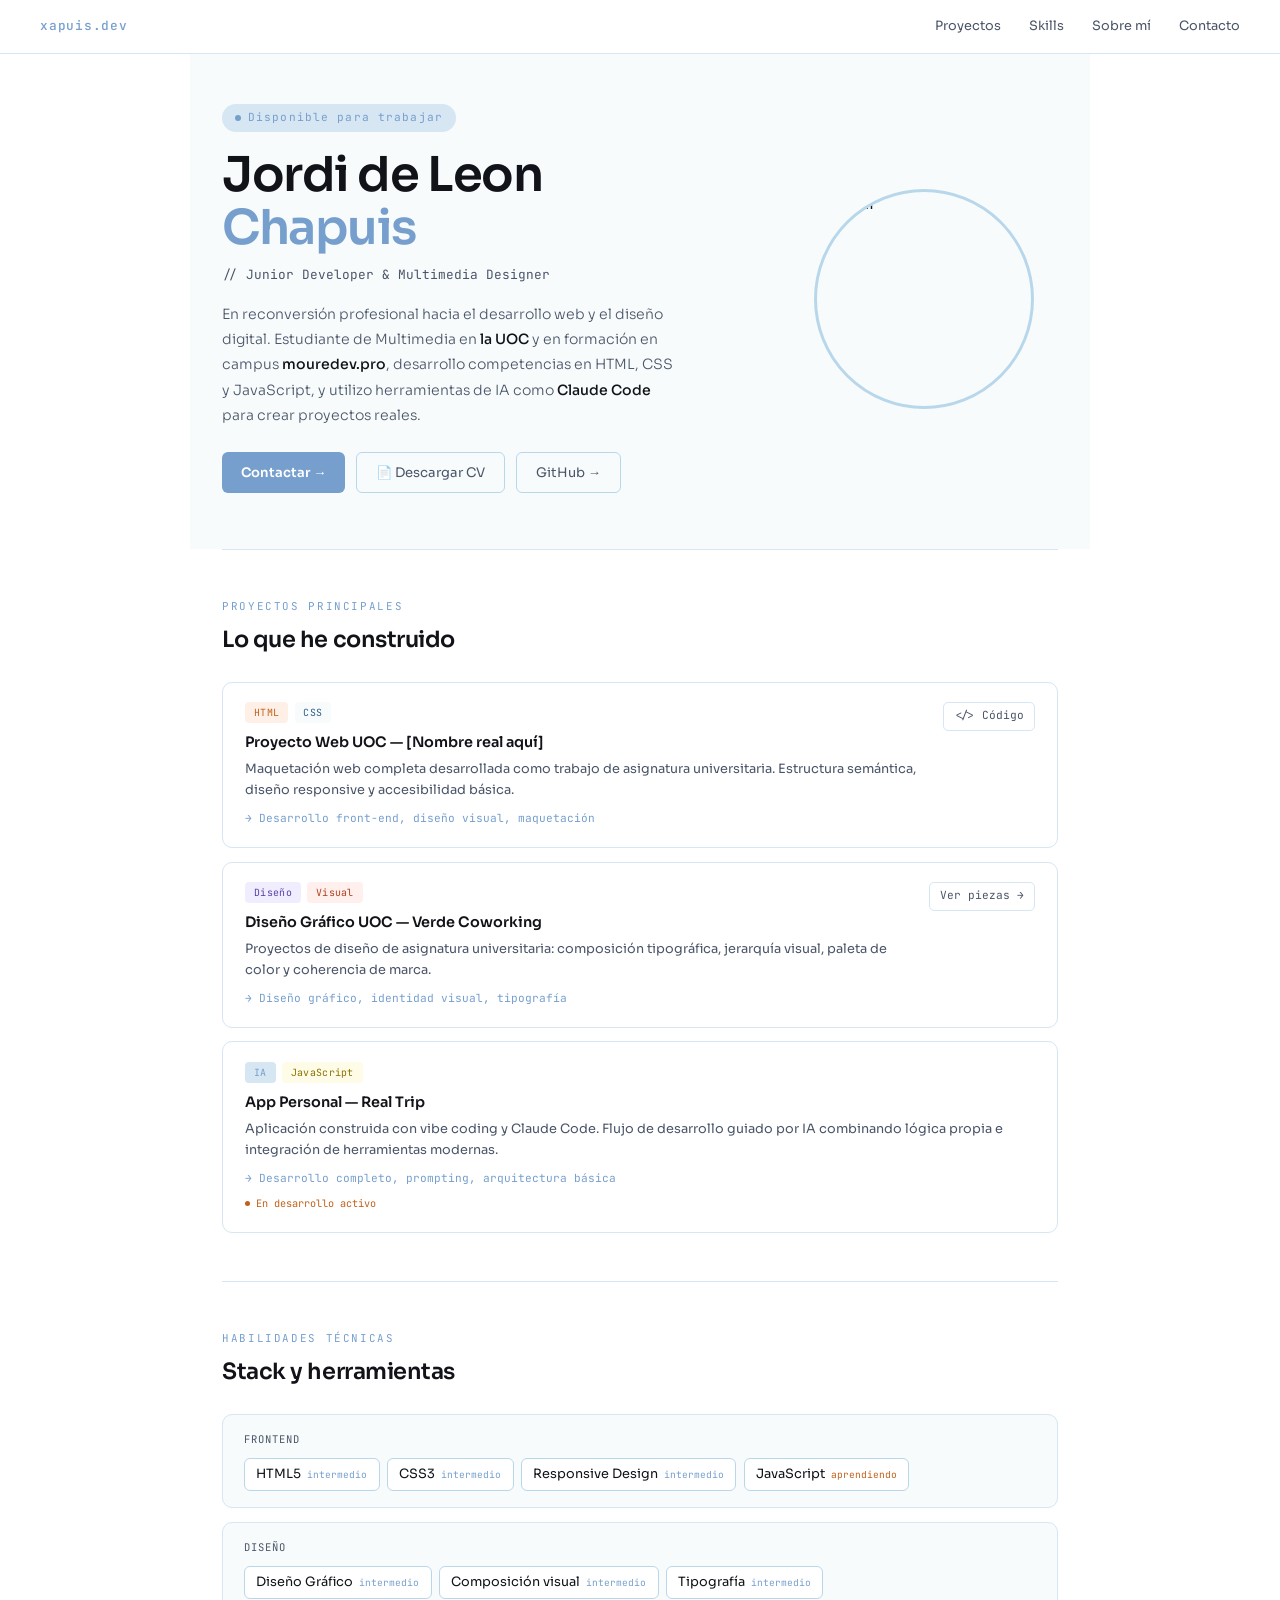
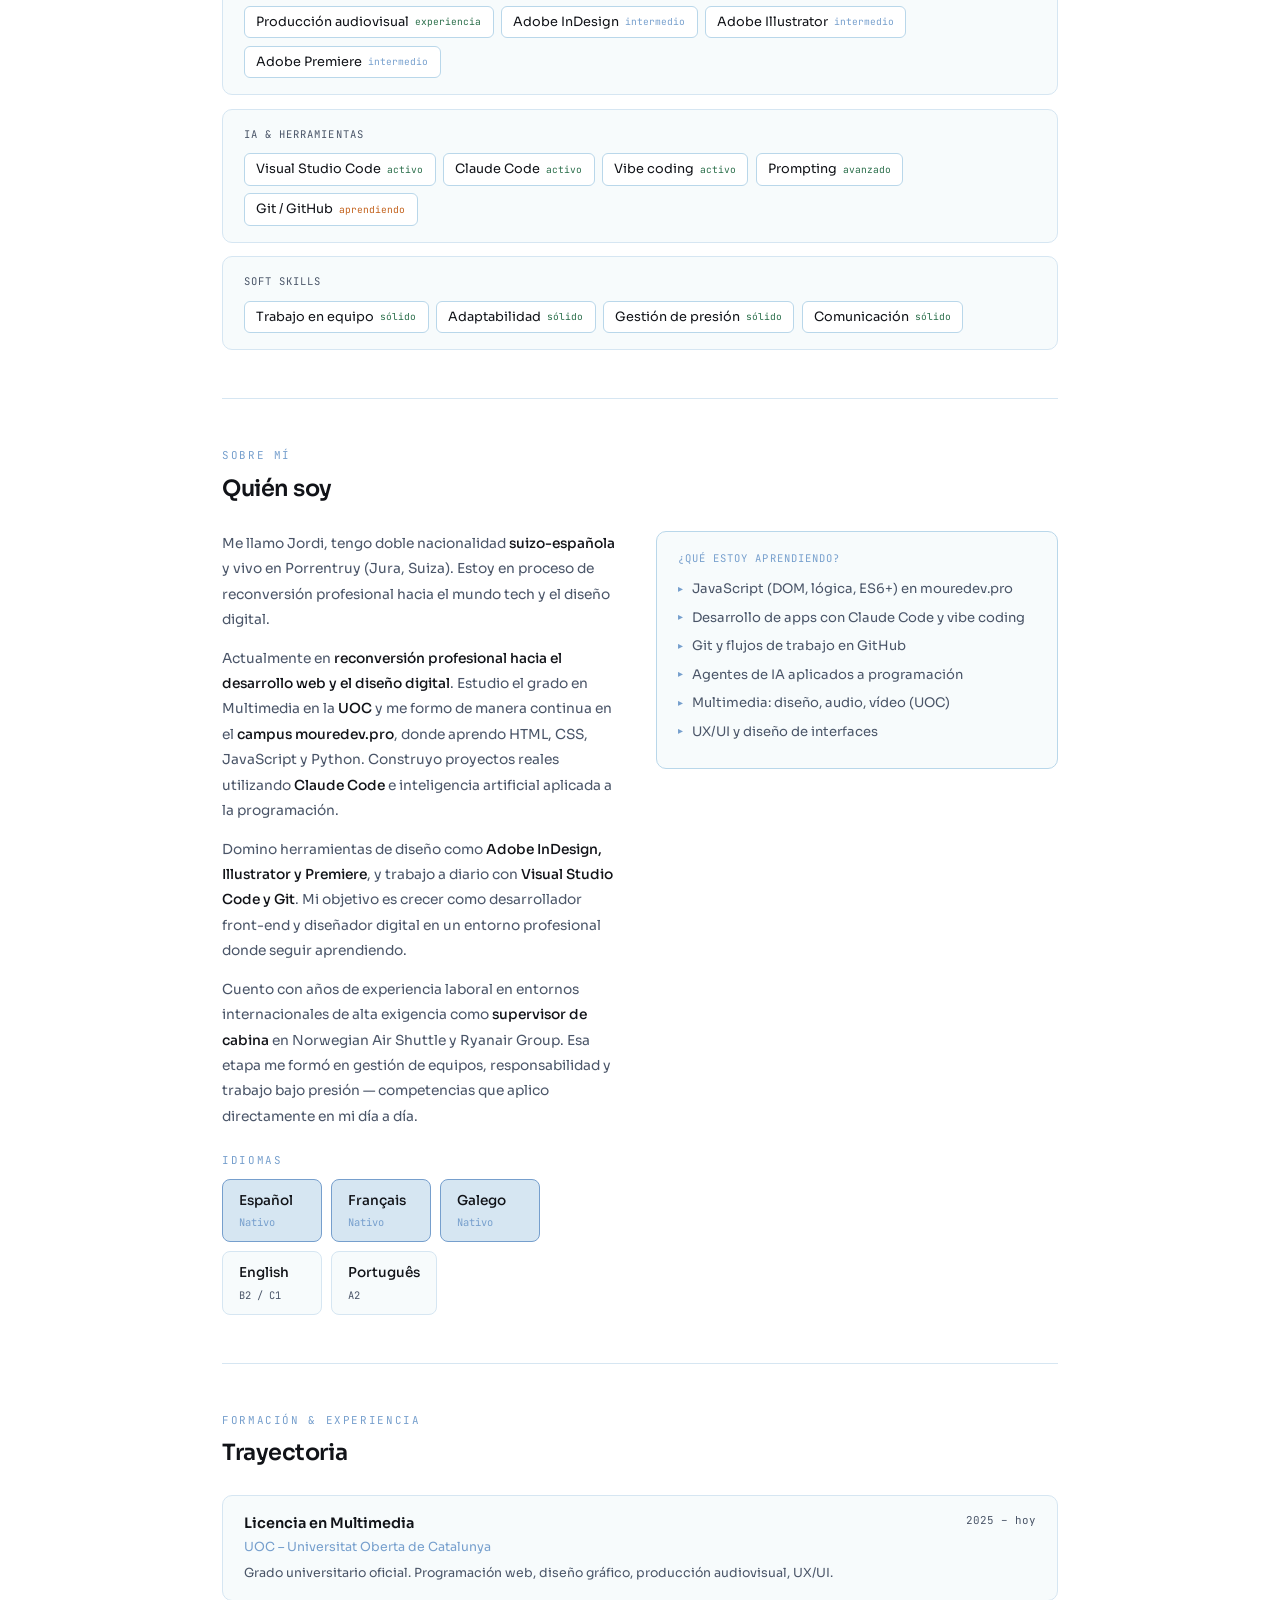
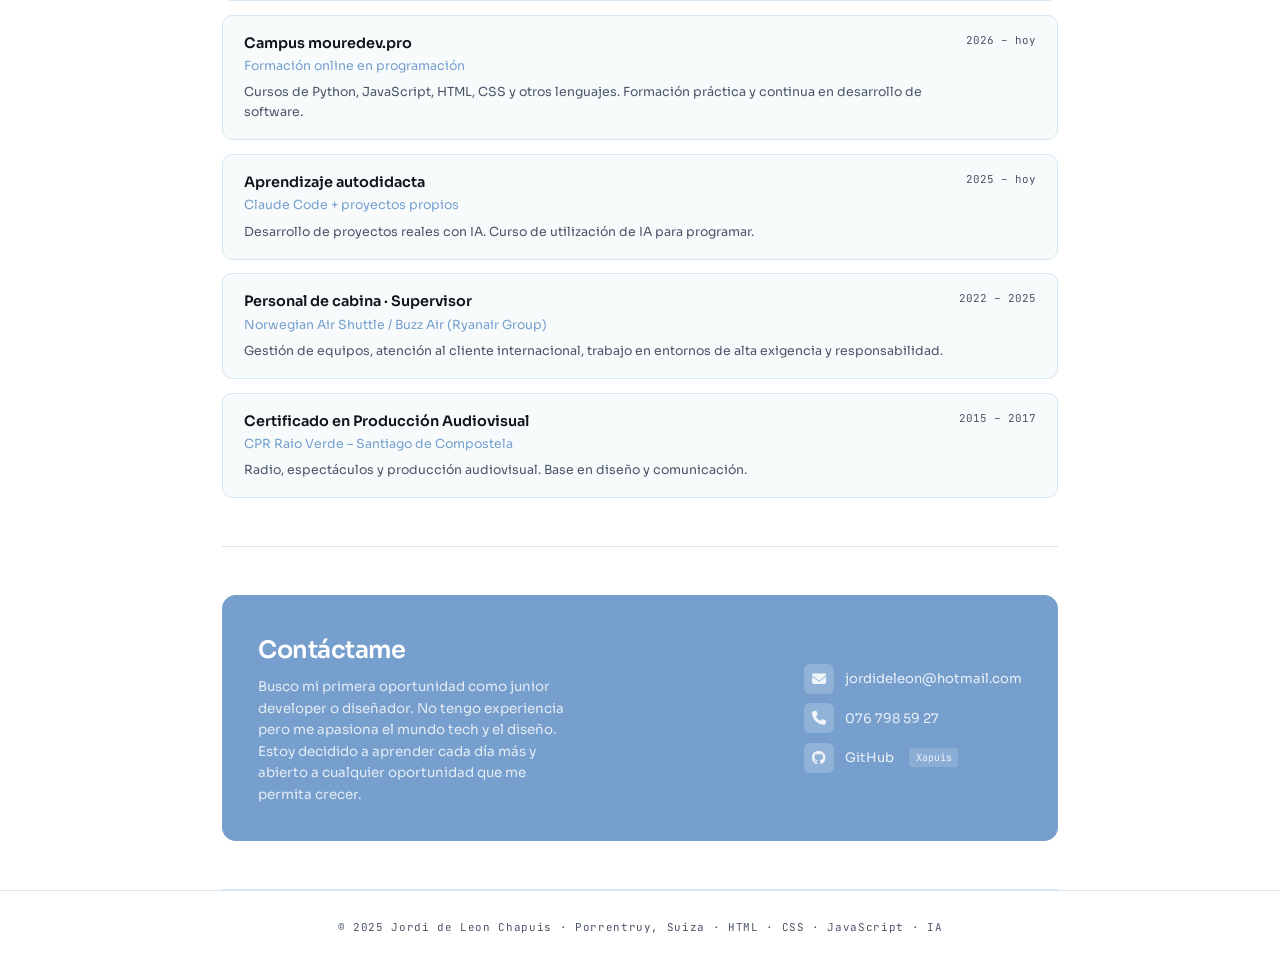
==== index_es.html @ 82d4c740 "portafolio completo con CV y versión francesa" ====
<!doctype html>
<html lang="es">
  <head>
    <meta charset="UTF-8" />
    <meta name="viewport" content="width=device-width, initial-scale=1.0" />
    <title>Jordi de Leon Chapuis – Portfolio</title>
    <link
      href="https://fonts.googleapis.com/css2?family=Sora:wght@300;400;500;600&family=JetBrains+Mono:wght@400;500&display=swap"
      rel="stylesheet"
    />
    <link rel="stylesheet" href="style.css" />
    <link
      rel="stylesheet"
      href="https://cdnjs.cloudflare.com/ajax/libs/font-awesome/6.5.0/css/all.min.css"
    />
  </head>
  <body>
    <!-- nav -->
    <nav>
      <span class="logo">xapuis.dev</span>
      <div class="nav-links">
        <a href="#proyectos">Proyectos</a>
        <a href="#skills">Skills</a>
        <a href="#sobre-mi">Sobre mí</a>
        <a href="#contacto">Contacto</a>
      </div>
    </nav>

    <!-- hero -->
    <div class="hero">
      <div class="hero-content">
        <div class="hero-available">
          <span class="dot"></span>Disponible para trabajar
        </div>
        <h1>Jordi de Leon<br /><span class="accent">Chapuis</span></h1>
        <div class="hero-role">
          // Junior Developer &amp; Multimedia Designer
        </div>
        <p class="hero-bio">
          En reconversión profesional hacia el desarrollo web y el diseño
          digital. Estudiante de Multimedia en <strong>la UOC</strong> y en
          formación en campus <strong>mouredev.pro</strong>, desarrollo
          competencias en HTML, CSS y JavaScript, y utilizo herramientas de IA
          como <strong>Claude Code</strong> para crear proyectos reales.
        </p>

        <div class="hero-btns">
          <a href="#contacto" class="btn-primary">Contactar →</a>
          <a href="cv-jordi.pdf" class="btn-secondary">📄 Descargar CV</a>
          <a href="https://github.com/Xapuis" class="btn-secondary">GitHub →</a>
        </div>
      </div>
      <img src="images/cv.picture.HEIC" alt="Jordi" class="avatar-img" />
    </div>

    <div class="container">
      <!-- proyectos -->
      <section class="section" id="proyectos">
        <div class="section-tag">Proyectos principales</div>
        <h2>Lo que he construido</h2>
        <div class="projects">
          <div class="project-card">
            <div class="project-info">
              <div class="proj-tags">
                <span class="tag t-html">HTML</span>
                <span class="tag t-css">CSS</span>
              </div>
              <h3 class="proj-title">Proyecto Web UOC — [Nombre real aquí]</h3>
              <p class="proj-desc">
                Maquetación web completa desarrollada como trabajo de asignatura
                universitaria. Estructura semántica, diseño responsive y
                accesibilidad básica.
              </p>
              <div class="proj-role">
                Desarrollo front-end, diseño visual, maquetación
              </div>
            </div>
            <div class="proj-links">
              <a
                href="https://github.com/Xapuis/Proyect-html-css"
                class="proj-link"
                >&lt;/&gt; Código</a
              >
            </div>
          </div>

          <div class="project-card">
            <div class="project-info">
              <div class="proj-tags">
                <span class="tag t-design">Diseño</span>
                <span class="tag t-figma">Visual</span>
              </div>
              <h3 class="proj-title">Diseño Gráfico UOC — Verde Coworking</h3>
              <p class="proj-desc">
                Proyectos de diseño de asignatura universitaria: composición
                tipográfica, jerarquía visual, paleta de color y coherencia de
                marca.
              </p>
              <div class="proj-role">
                Diseño gráfico, identidad visual, tipografía
              </div>
            </div>
            <div class="proj-links">
              <a
                href="https://github.com/Xapuis/proyect-graphic-design"
                class="proj-link"
                >Ver piezas →</a
              >
            </div>
          </div>

          <div class="project-card">
            <div class="project-info">
              <div class="proj-tags">
                <span class="tag t-ai">IA</span>
                <span class="tag t-js">JavaScript</span>
              </div>
              <h3 class="proj-title">App Personal — Real Trip</h3>
              <p class="proj-desc">
                Aplicación construida con vibe coding y Claude Code. Flujo de
                desarrollo guiado por IA combinando lógica propia e integración
                de herramientas modernas.
              </p>
              <div class="proj-role">
                Desarrollo completo, prompting, arquitectura básica
              </div>
              <div class="wip">
                <span class="wip-dot"></span>En desarrollo activo
              </div>
            </div>
          </div>
        </div>
      </section>

      <!-- skills -->
      <section class="section" id="skills">
        <div class="section-tag">Habilidades técnicas</div>
        <h2>Stack y herramientas</h2>
        <div class="skills-cats">
          <div class="skill-cat">
            <div class="skill-cat-title">Frontend</div>
            <div class="skill-items">
              <div class="skill-item">
                HTML5 <span class="skill-lvl ok">intermedio</span>
              </div>
              <div class="skill-item">
                CSS3 <span class="skill-lvl ok">intermedio</span>
              </div>
              <div class="skill-item">
                Responsive Design <span class="skill-lvl ok">intermedio</span>
              </div>
              <div class="skill-item">
                JavaScript <span class="skill-lvl learn">aprendiendo</span>
              </div>
            </div>
          </div>

          <div class="skill-cat">
            <div class="skill-cat-title">Diseño</div>
            <div class="skill-items">
              <div class="skill-item">
                Diseño Gráfico <span class="skill-lvl ok">intermedio</span>
              </div>
              <div class="skill-item">
                Composición visual <span class="skill-lvl ok">intermedio</span>
              </div>
              <div class="skill-item">
                Tipografía <span class="skill-lvl ok">intermedio</span>
              </div>
              <div class="skill-item">
                Producción audiovisual
                <span class="skill-lvl good">experiencia</span>
              </div>
              <div class="skill-item">
                Adobe InDesign <span class="skill-lvl ok">intermedio</span>
              </div>
              <div class="skill-item">
                Adobe Illustrator <span class="skill-lvl ok">intermedio</span>
              </div>
              <div class="skill-item">
                Adobe Premiere <span class="skill-lvl ok">intermedio</span>
              </div>
            </div>
          </div>

          <div class="skill-cat">
            <div class="skill-cat-title">IA &amp; Herramientas</div>
            <div class="skill-items">
              <div class="skill-item">
                Visual Studio Code <span class="skill-lvl good">activo</span>
              </div>
              <div class="skill-item">
                Claude Code <span class="skill-lvl good">activo</span>
              </div>
              <div class="skill-item">
                Vibe coding <span class="skill-lvl good">activo</span>
              </div>
              <div class="skill-item">
                Prompting <span class="skill-lvl good">avanzado</span>
              </div>
              <div class="skill-item">
                Git / GitHub <span class="skill-lvl learn">aprendiendo</span>
              </div>
            </div>
          </div>

          <div class="skill-cat">
            <div class="skill-cat-title">Soft skills</div>
            <div class="skill-items">
              <div class="skill-item">
                Trabajo en equipo <span class="skill-lvl good">sólido</span>
              </div>
              <div class="skill-item">
                Adaptabilidad <span class="skill-lvl good">sólido</span>
              </div>
              <div class="skill-item">
                Gestión de presión <span class="skill-lvl good">sólido</span>
              </div>
              <div class="skill-item">
                Comunicación <span class="skill-lvl good">sólido</span>
              </div>
            </div>
          </div>
        </div>
      </section>

      <!-- sobre mí -->
      <section class="section" id="sobre-mi">
        <div class="section-tag">Sobre mí</div>
        <h2>Quién soy</h2>
        <div class="about-grid">
          <div class="about-text">
            <p>
              Me llamo Jordi, tengo doble nacionalidad
              <strong>suizo-española</strong> y vivo en Porrentruy (Jura,
              Suiza). Estoy en proceso de reconversión profesional hacia el
              mundo tech y el diseño digital.
            </p>
            <p>
              Actualmente en
              <strong
                >reconversión profesional hacia el desarrollo web y el diseño
                digital</strong
              >. Estudio el grado en Multimedia en la <strong>UOC</strong> y me
              formo de manera continua en el
              <strong>campus mouredev.pro</strong>, donde aprendo HTML, CSS,
              JavaScript y Python. Construyo proyectos reales utilizando
              <strong>Claude Code</strong> e inteligencia artificial aplicada a
              la programación.
            </p>

            <p>
              Domino herramientas de diseño como
              <strong>Adobe InDesign, Illustrator y Premiere</strong>, y trabajo
              a diario con <strong>Visual Studio Code y Git</strong>. Mi
              objetivo es crecer como desarrollador front-end y diseñador
              digital en un entorno profesional donde seguir aprendiendo.
            </p>

            <p>
              Cuento con años de experiencia laboral en entornos internacionales
              de alta exigencia como <strong>supervisor de cabina</strong> en
              Norwegian Air Shuttle y Ryanair Group. Esa etapa me formó en
              gestión de equipos, responsabilidad y trabajo bajo presión —
              competencias que aplico directamente en mi día a día.
            </p>
            <div class="langs-block">
              <div class="section-tag">Idiomas</div>
              <div class="langs-grid">
                <div class="lang-card native">
                  <div class="lang-name">Español</div>
                  <div class="lang-level">Nativo</div>
                </div>
                <div class="lang-card native">
                  <div class="lang-name">Français</div>
                  <div class="lang-level">Nativo</div>
                </div>
                <div class="lang-card native">
                  <div class="lang-name">Galego</div>
                  <div class="lang-level">Nativo</div>
                </div>
                <div class="lang-card">
                  <div class="lang-name">English</div>
                  <div class="lang-level">B2 / C1</div>
                </div>
                <div class="lang-card">
                  <div class="lang-name">Português</div>
                  <div class="lang-level">A2</div>
                </div>
              </div>
            </div>
          </div>
          <div class="learn-box">
            <div class="learn-box-title">¿Qué estoy aprendiendo?</div>
            <div class="learn-item">
              JavaScript (DOM, lógica, ES6+) en mouredev.pro
            </div>
            <div class="learn-item">
              Desarrollo de apps con Claude Code y vibe coding
            </div>
            <div class="learn-item">Git y flujos de trabajo en GitHub</div>
            <div class="learn-item">Agentes de IA aplicados a programación</div>
            <div class="learn-item">Multimedia: diseño, audio, vídeo (UOC)</div>
            <div class="learn-item">UX/UI y diseño de interfaces</div>
          </div>
        </div>
      </section>

      <!-- formación y experiencia -->
      <section class="section" id="formacion">
        <div class="section-tag">Formación &amp; Experiencia</div>
        <h2>Trayectoria</h2>
        <div class="exp-list">
          <div class="exp-item">
            <div>
              <div class="exp-title">Licencia en Multimedia</div>
              <div class="exp-co">UOC – Universitat Oberta de Catalunya</div>
              <div class="exp-desc">
                Grado universitario oficial. Programación web, diseño gráfico,
                producción audiovisual, UX/UI.
              </div>
            </div>
            <div class="exp-date">2025 – hoy</div>
          </div>

          <div class="exp-item">
            <div>
              <div class="exp-title">Campus mouredev.pro</div>
              <div class="exp-co">Formación online en programación</div>
              <div class="exp-desc">
                Cursos de Python, JavaScript, HTML, CSS y otros lenguajes.
                Formación práctica y continua en desarrollo de software.
              </div>
            </div>
            <div class="exp-date">2026 – hoy</div>
          </div>

          <div class="exp-item">
            <div>
              <div class="exp-title">Aprendizaje autodidacta</div>
              <div class="exp-co">Claude Code + proyectos propios</div>
              <div class="exp-desc">
                Desarrollo de proyectos reales con IA. Curso de utilización de
                IA para programar.
              </div>
            </div>
            <div class="exp-date">2025 – hoy</div>
          </div>

          <div class="exp-item">
            <div>
              <div class="exp-title">Personal de cabina · Supervisor</div>
              <div class="exp-co">
                Norwegian Air Shuttle / Buzz Air (Ryanair Group)
              </div>
              <div class="exp-desc">
                Gestión de equipos, atención al cliente internacional, trabajo
                en entornos de alta exigencia y responsabilidad.
              </div>
            </div>
            <div class="exp-date">2022 – 2025</div>
          </div>

          <div class="exp-item">
            <div>
              <div class="exp-title">Certificado en Producción Audiovisual</div>
              <div class="exp-co">CPR Raio Verde – Santiago de Compostela</div>
              <div class="exp-desc">
                Radio, espectáculos y producción audiovisual. Base en diseño y
                comunicación.
              </div>
            </div>
            <div class="exp-date">2015 – 2017</div>
          </div>
        </div>
      </section>

      <!-- contacto -->
      <section class="section section-contacto" id="contacto">
        <div class="contact-box">
          <div class="contact-info">
            <h2>Contáctame</h2>
            <p>
              Busco mi primera oportunidad como junior developer o diseñador. No
              tengo experiencia pero me apasiona el mundo tech y el diseño.
              Estoy decidido a aprender cada día más y abierto a cualquier
              oportunidad que me permita crecer.
            </p>
          </div>
          <div class="contact-items">
            <a href="mailto:jordideleon@hotmail.com" class="contact-row">
              <div class="c-icon"><i class="fa-solid fa-envelope"></i></div>
              jordideleon@hotmail.com
            </a>
            <a href="tel:0767985927" class="contact-row">
              <div class="c-icon"><i class="fa-solid fa-phone"></i></div>
              076 798 59 27
            </a>

            <a href="https://github.com/Xapuis" class="contact-row">
              <div class="c-icon"><i class="fa-brands fa-github"></i></div>
              GitHub <span class="c-placeholder">Xapuis</span>
            </a>
          </div>
        </div>
      </section>
    </div>

    <footer>
      © 2025 Jordi de Leon Chapuis · Porrentruy, Suiza · HTML · CSS · JavaScript
      · IA
    </footer>
    <script>
      history.scrollRestoration = "manual";
      window.scrollTo(0, 0);
    </script>
  </body>
</html>
---- style.css ----
/* variables */
:root {
  --c1: #f7fbfc;
  --c2: #d6e6f2;
  --c3: #b9d7ea;
  --c4: #769fcd;
  --black: #111318;
  --muted: #4a5568;
  --warn: #c2601a;
  --good: #2a6e4a;
  --radius: 10px;
}

*,
*::before,
*::after {
  box-sizing: border-box;
  margin: 0;
  padding: 0;
}

html {
  scroll-behavior: smooth;
}

body {
  font-family: "Sora", sans-serif;
  background: #ffffff;
  color: var(--black);
  line-height: 1.6;
  font-size: 15px;
}

/* nav */
nav {
  position: fixed;
  top: 0;
  left: 0;
  right: 0;
  z-index: 100;
  padding: 0 2.5rem;
  height: 54px;
  display: flex;
  align-items: center;
  justify-content: space-between;
  background: #ffffff;
  border-bottom: 1.5px solid var(--c2);
}

.logo {
  font-family: "JetBrains Mono", monospace;
  font-size: 0.8rem;
  color: var(--c4);
  font-weight: 500;
  letter-spacing: 0.06em;
}

.nav-links {
  display: flex;
  gap: 1.75rem;
}

.nav-links a {
  font-size: 0.8rem;
  color: var(--muted);
  text-decoration: none;
  transition: color 0.15s;
}

.nav-links a:hover {
  color: var(--c4);
}

/* hero */
.hero {
  background: var(--c1);
  padding: 6.5rem 2rem 3.5rem;
  max-width: 900px;
  margin: 0 auto;
  display: grid;
  grid-template-columns: 1fr 220px;
  gap: 0.5rem;
  align-items: center;
}

@keyframes blink {
  0%, 100% { opacity: 1; }
  50% { opacity: 0.25; }
}

.hero-available {
  display: inline-flex;
  align-items: center;
  gap: 0.45rem;
  font-family: "JetBrains Mono", monospace;
  font-size: 0.7rem;
  color: var(--c4);
  letter-spacing: 0.1em;
  margin-bottom: 1.1rem;
  background: var(--c2);
  padding: 0.3rem 0.8rem;
  border-radius: 100px;
  width: fit-content;
}

.dot {
  width: 6px;
  height: 6px;
  background: var(--c4);
  border-radius: 50%;
  animation: blink 2s ease infinite;
}

.hero h1 {
  font-size: clamp(2rem, 5vw, 3rem);
  font-weight: 600;
  line-height: 1.1;
  letter-spacing: -0.03em;
  margin-bottom: 0.65rem;
}

.accent {
  color: var(--c4);
}

.hero-role {
  font-family: "JetBrains Mono", monospace;
  font-size: 0.8rem;
  color: var(--muted);
  margin-bottom: 1rem;
}

.hero-bio {
  color: var(--muted);
  font-size: 0.88rem;
  font-weight: 300;
  max-width: 460px;
  line-height: 1.8;
  margin-bottom: 1.5rem;
}

.hero-bio strong {
  color: var(--black);
  font-weight: 500;
}

.hero-btns {
  display: flex;
  gap: 0.65rem;
  flex-wrap: wrap;
}

.btn-primary {
  display: inline-flex;
  align-items: center;
  gap: 0.4rem;
  padding: 0.55rem 1.2rem;
  background: var(--c4);
  color: #ffffff;
  font-size: 0.82rem;
  font-weight: 600;
  border-radius: 6px;
  text-decoration: none;
  transition: opacity 0.15s;
}
.btn-primary:hover {
  opacity: 0.85;
}

.btn-secondary {
  display: inline-flex;
  align-items: center;
  gap: 0.4rem;
  padding: 0.55rem 1.2rem;
  border: 1.5px solid var(--c3);
  color: var(--muted);
  font-size: 0.82rem;
  border-radius: 6px;
  text-decoration: none;
  transition: border-color 0.15s, color 0.15s;
}
.btn-secondary:hover {
  border-color: var(--c4);
  color: var(--c4);
}

.avatar-img {
  width: 220px;
  height: 220px;
  border-radius: 50%;
  object-fit: cover;
  border: 3px solid var(--c3);
  margin-left: -1.5rem;
}

/* contenedor y secciones */
.container {
  max-width: 900px;
  margin: 0 auto;
  padding: 0 2rem;
}

.section {
  padding: 3rem 0;
  border-top: 1.5px solid var(--c2);
}

.section-contacto {
  border-bottom: 1.5px solid var(--c2);
  margin-bottom: 0;
}

.section-tag {
  font-family: "JetBrains Mono", monospace;
  font-size: 0.68rem;
  color: var(--c4);
  letter-spacing: 0.15em;
  text-transform: uppercase;
  margin-bottom: 0.4rem;
}

.section h2 {
  font-size: 1.4rem;
  font-weight: 600;
  letter-spacing: -0.02em;
  margin-bottom: 1.5rem;
}

/* proyectos */
.projects {
  display: flex;
  flex-direction: column;
  gap: 0.85rem;
}

.project-card {
  background: #ffffff;
  border: 1.5px solid var(--c2);
  border-radius: var(--radius);
  padding: 1.2rem 1.4rem;
  display: grid;
  grid-template-columns: 1fr auto;
  gap: 1rem;
  align-items: start;
  transition: border-color 0.2s;
}

.project-card:hover {
  border-color: var(--c4);
}

.proj-tags {
  display: flex;
  gap: 0.4rem;
  flex-wrap: wrap;
  margin-bottom: 0.5rem;
}

.tag {
  font-family: "JetBrains Mono", monospace;
  font-size: 0.62rem;
  padding: 0.18rem 0.55rem;
  border-radius: 4px;
  letter-spacing: 0.03em;
}

.t-html   { background: #fef0e6; color: #c2601a; }
.t-css    { background: var(--c1); color: #2a5f8a; }
.t-js     { background: #fefbe6; color: #8a7200; }
.t-ai     { background: var(--c2); color: var(--c4); }
.t-design { background: #f0eefe; color: #5a3faa; }
.t-figma  { background: #fff0ee; color: #b04020; }

.proj-title {
  font-size: 0.9rem;
  font-weight: 600;
  margin-bottom: 0.3rem;
  color: var(--black);
}

.proj-desc {
  font-size: 0.8rem;
  color: var(--muted);
  line-height: 1.6;
  margin-bottom: 0.6rem;
}

.proj-role {
  font-family: "JetBrains Mono", monospace;
  font-size: 0.7rem;
  color: var(--c4);
}
.proj-role::before {
  content: "→ ";
}

.wip {
  display: inline-flex;
  align-items: center;
  gap: 0.35rem;
  font-family: "JetBrains Mono", monospace;
  font-size: 0.64rem;
  color: var(--warn);
  margin-top: 0.5rem;
}

@keyframes blink-warn {
  0%, 100% { opacity: 1; }
  50% { opacity: 0.3; }
}

.wip-dot {
  width: 5px;
  height: 5px;
  background: var(--warn);
  border-radius: 50%;
  animation: blink-warn 1.5s ease infinite;
}

.proj-links {
  display: flex;
  gap: 0.45rem;
  flex-shrink: 0;
}

.proj-link {
  font-family: "JetBrains Mono", monospace;
  font-size: 0.7rem;
  color: var(--muted);
  text-decoration: none;
  border: 1px solid var(--c2);
  padding: 0.28rem 0.6rem;
  border-radius: 5px;
  white-space: nowrap;
  transition: border-color 0.15s, color 0.15s;
}
.proj-link:hover {
  border-color: var(--c4);
  color: var(--c4);
}

/* skills */
.skills-cats {
  display: flex;
  flex-direction: column;
  gap: 0.85rem;
}

.skill-cat {
  background: var(--c1);
  border: 1.5px solid var(--c2);
  border-radius: var(--radius);
  padding: 1rem 1.3rem;
}

.skill-cat-title {
  font-family: "JetBrains Mono", monospace;
  font-size: 0.66rem;
  color: var(--muted);
  letter-spacing: 0.1em;
  text-transform: uppercase;
  margin-bottom: 0.65rem;
}

.skill-items {
  display: flex;
  flex-wrap: wrap;
  gap: 0.45rem;
}

.skill-item {
  display: flex;
  align-items: center;
  gap: 0.4rem;
  background: #ffffff;
  border: 1px solid var(--c3);
  border-radius: 6px;
  padding: 0.32rem 0.7rem;
  font-size: 0.8rem;
}

.skill-lvl {
  font-family: "JetBrains Mono", monospace;
  font-size: 0.6rem;
}
.skill-lvl.learn { color: var(--warn); }
.skill-lvl.ok    { color: var(--c4); }
.skill-lvl.good  { color: var(--good); }

/* sobre mí */
.about-grid {
  display: grid;
  grid-template-columns: 1fr 1fr;
  gap: 2rem;
  align-items: start;
}

.about-text p {
  font-size: 0.86rem;
  color: var(--muted);
  line-height: 1.85;
  margin-bottom: 0.8rem;
}
.about-text p strong {
  color: var(--black);
  font-weight: 500;
}

.langs-block {
  margin-top: 1.4rem;
}

.langs-grid {
  display: flex;
  flex-wrap: wrap;
  gap: 0.55rem;
  margin-top: 0.6rem;
}

.lang-card {
  background: var(--c1);
  border: 1.5px solid var(--c2);
  border-radius: 8px;
  padding: 0.65rem 1rem;
  min-width: 100px;
}
.lang-card.native {
  border-color: var(--c4);
  background: var(--c2);
}

.lang-name {
  font-size: 0.85rem;
  font-weight: 500;
  margin-bottom: 0.15rem;
}
.lang-level {
  font-family: "JetBrains Mono", monospace;
  font-size: 0.65rem;
  color: var(--muted);
}
.lang-card.native .lang-level {
  color: var(--c4);
}

.learn-box {
  background: var(--c1);
  border: 1.5px solid var(--c3);
  border-radius: var(--radius);
  padding: 1.1rem 1.3rem;
  height: fit-content;
}

.learn-box-title {
  font-family: "JetBrains Mono", monospace;
  font-size: 0.66rem;
  color: var(--c4);
  letter-spacing: 0.1em;
  text-transform: uppercase;
  margin-bottom: 0.8rem;
}

.learn-item {
  display: flex;
  align-items: flex-start;
  gap: 0.55rem;
  font-size: 0.82rem;
  color: var(--muted);
  margin-bottom: 0.55rem;
  line-height: 1.5;
}
.learn-item::before {
  content: "▸";
  color: var(--c4);
  font-size: 0.62rem;
  margin-top: 0.16rem;
  flex-shrink: 0;
}

/* experiencia y formación */
.exp-list {
  display: flex;
  flex-direction: column;
  gap: 0.85rem;
}

.exp-item {
  background: var(--c1);
  border: 1.5px solid var(--c2);
  border-radius: var(--radius);
  padding: 1rem 1.3rem;
  display: grid;
  grid-template-columns: 1fr auto;
  gap: 0.5rem;
  align-items: start;
}

.exp-title {
  font-size: 0.9rem;
  font-weight: 600;
  margin-bottom: 0.15rem;
}

.exp-co {
  font-size: 0.78rem;
  color: var(--c4);
}

.exp-desc {
  font-size: 0.78rem;
  color: var(--muted);
  margin-top: 0.4rem;
  line-height: 1.6;
  grid-column: 1 / -1;
}

.exp-date {
  font-family: "JetBrains Mono", monospace;
  font-size: 0.68rem;
  color: var(--muted);
  white-space: nowrap;
}

/* contacto */
.contact-box {
  background: var(--c4);
  border-radius: 14px;
  padding: 2.25rem;
  display: flex;
  justify-content: space-between;
  align-items: center;
  gap: 2rem;
  flex-wrap: wrap;
}

.contact-info h2 {
  font-size: 1.5rem;
  font-weight: 600;
  color: #ffffff;
  margin-bottom: 0.4rem;
}

.contact-info p {
  font-size: 0.84rem;
  color: rgba(255, 255, 255, 0.8);
  max-width: 310px;
}

.contact-items {
  display: flex;
  flex-direction: column;
  gap: 0.6rem;
}

.contact-row {
  display: flex;
  align-items: center;
  gap: 0.7rem;
  font-size: 0.82rem;
  color: rgba(255, 255, 255, 0.85);
  text-decoration: none;
  transition: color 0.15s;
}
.contact-row:hover {
  color: #ffffff;
}

.c-icon {
  width: 30px;
  height: 30px;
  background: rgba(255, 255, 255, 0.2);
  border-radius: 6px;
  display: flex;
  align-items: center;
  justify-content: center;
  font-size: 0.88rem;
  flex-shrink: 0;
}

.c-placeholder {
  font-family: "JetBrains Mono", monospace;
  font-size: 0.62rem;
  background: rgba(255, 255, 255, 0.15);
  border-radius: 3px;
  padding: 0.1rem 0.4rem;
  margin-left: 0.25rem;
}

/* footer */
footer {
  text-align: center;
  padding: 1.75rem;
  font-family: "JetBrains Mono", monospace;
  font-size: 0.68rem;
  color: var(--muted);
  border-top: 1.5px solid var(--c2);
  letter-spacing: 0.06em;
}

/* responsive móvil */
@media (max-width: 640px) {
  .hero {
    grid-template-columns: 1fr;
    padding-top: 5.5rem;
  }

  .avatar-img {
    display: none;
  }

  .about-grid {
    grid-template-columns: 1fr;
  }

  nav {
    padding: 0 1rem;
  }

  .nav-links {
    gap: 1rem;
  }

  .project-card {
    grid-template-columns: 1fr;
  }

  .contact-box {
    flex-direction: column;
    align-items: flex-start;
  }
}
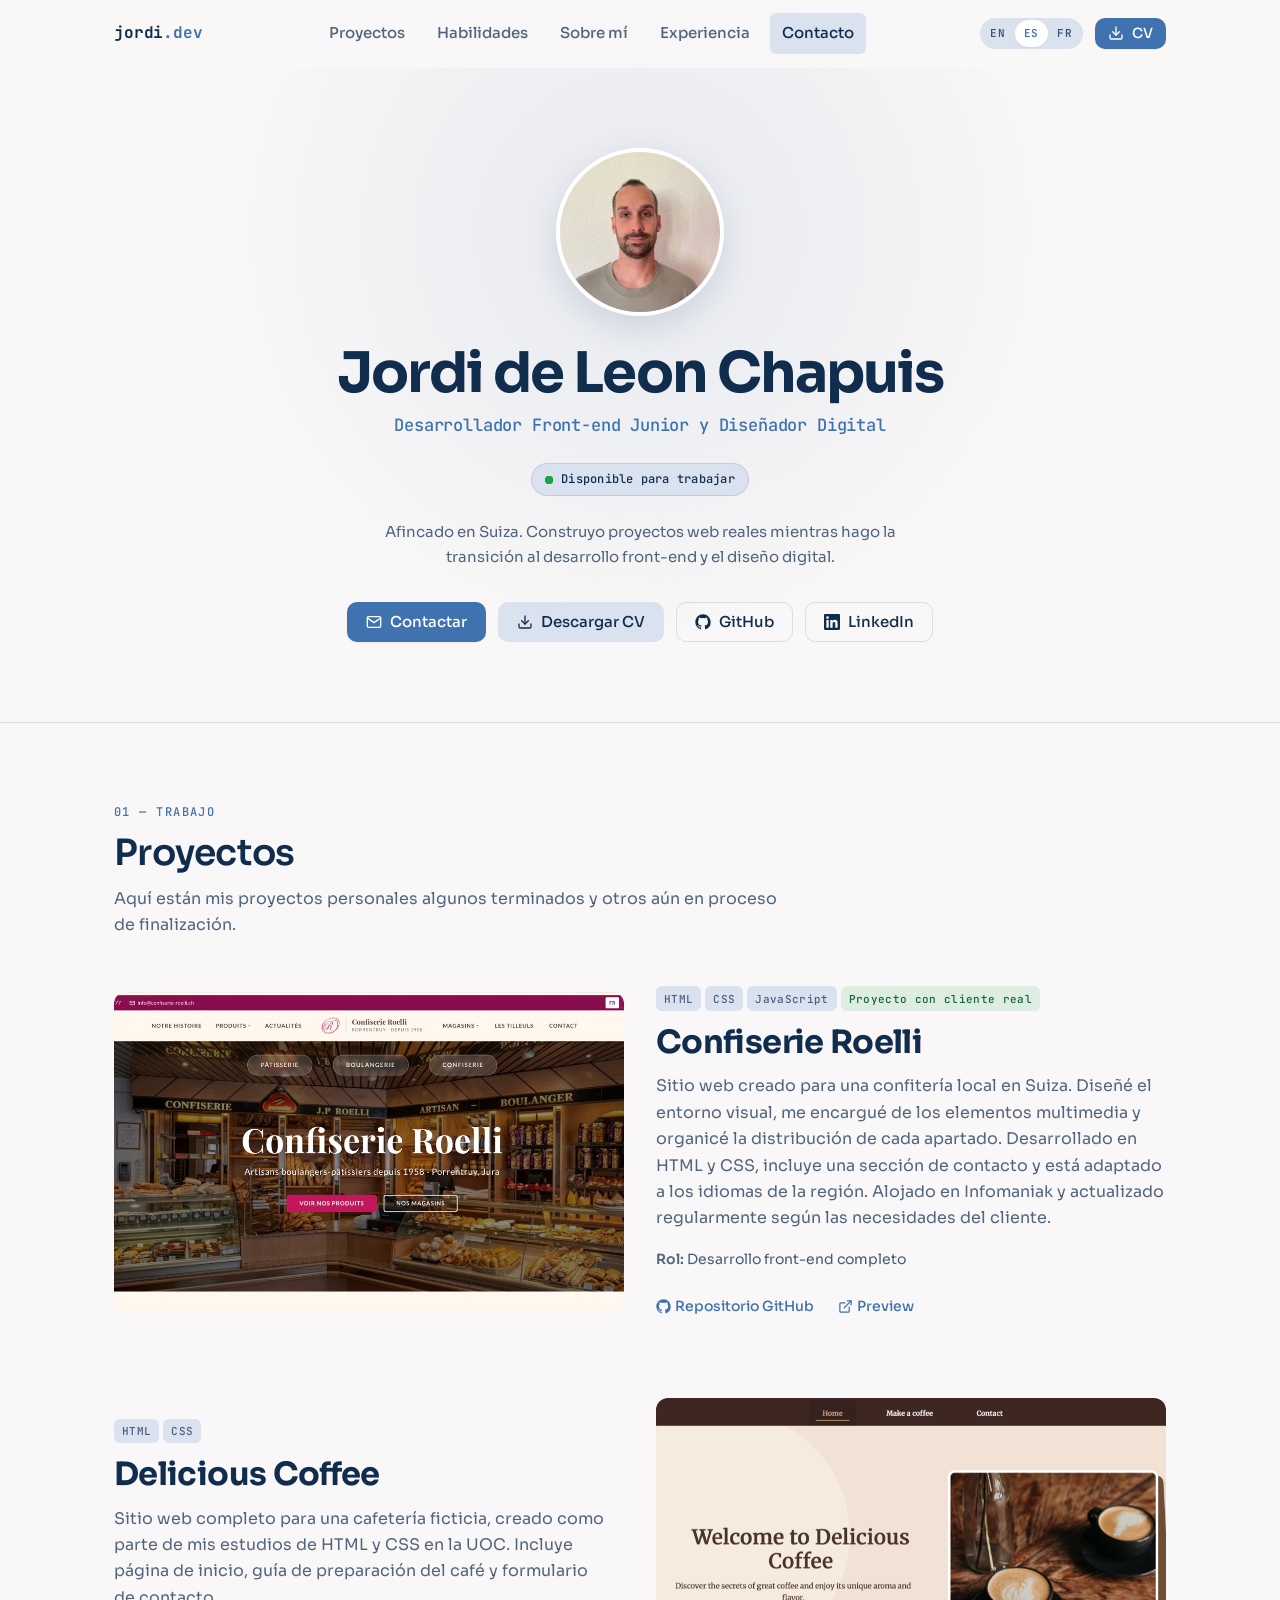
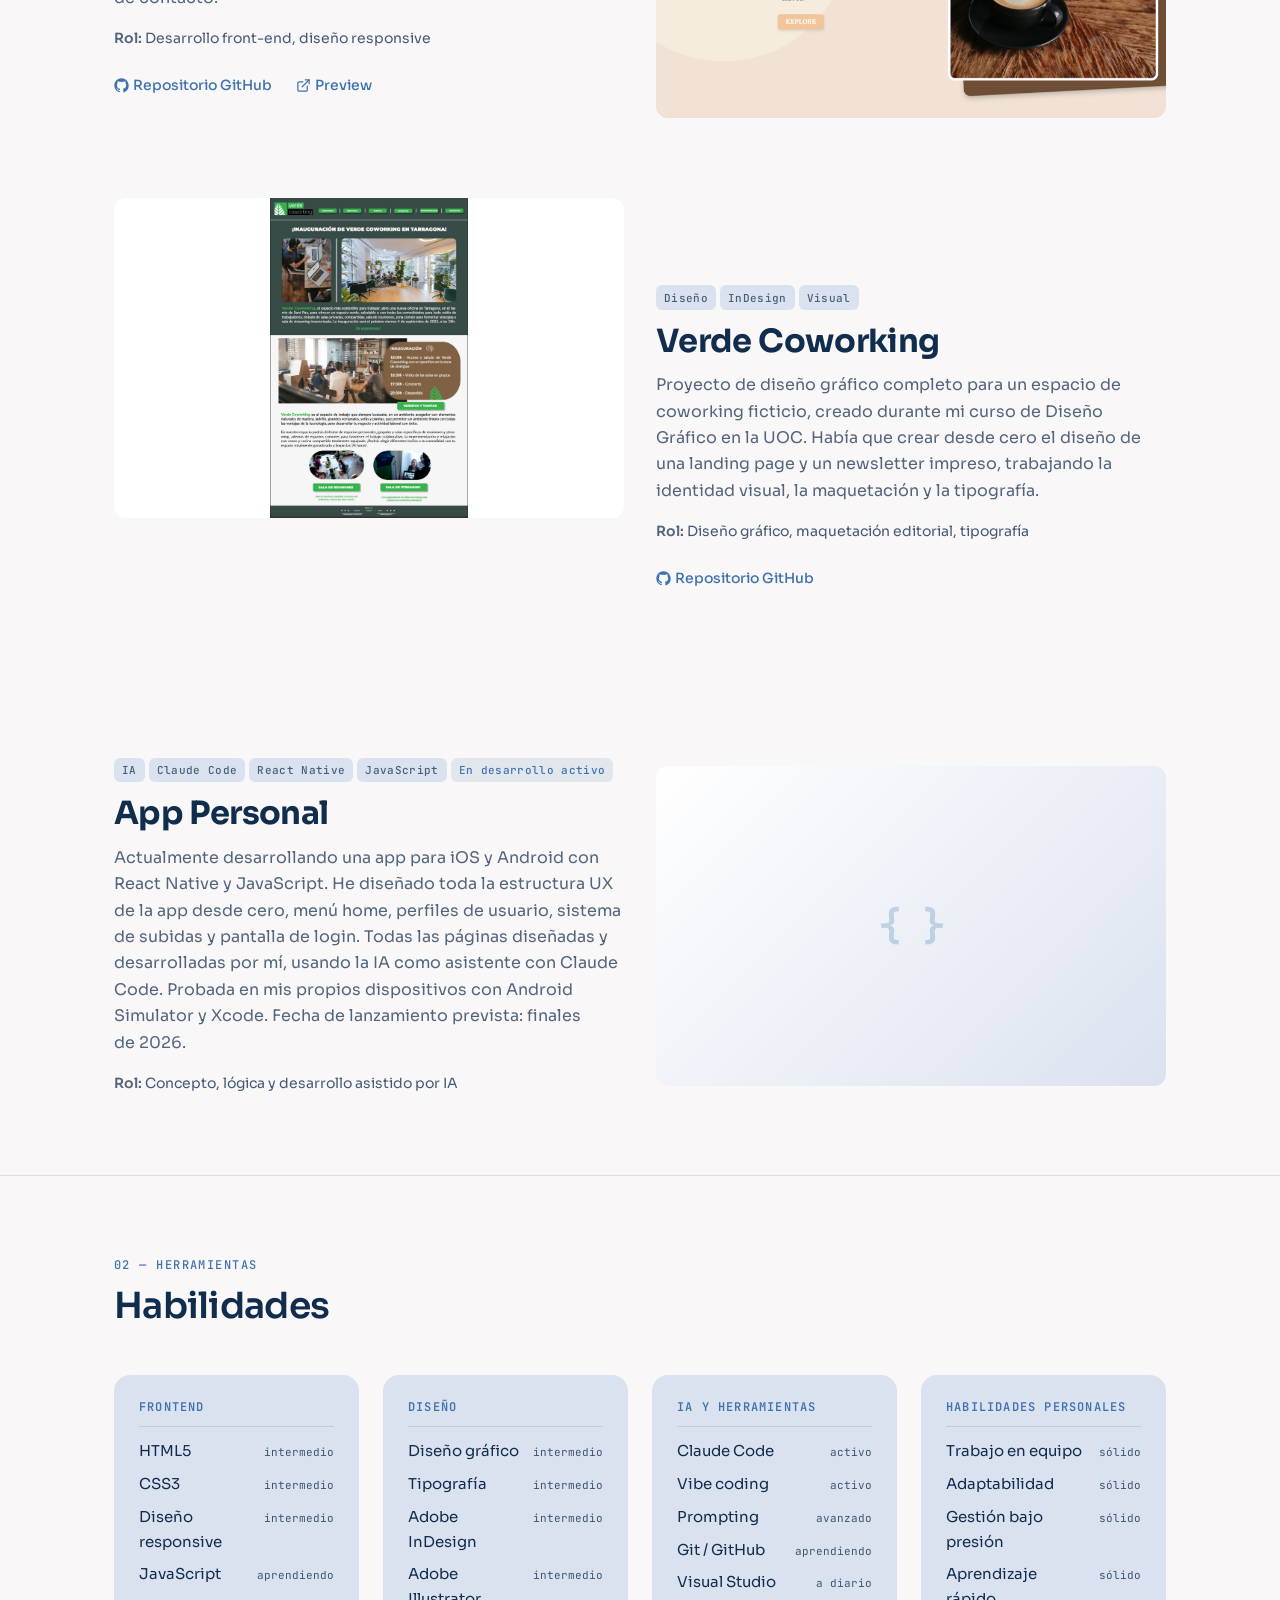
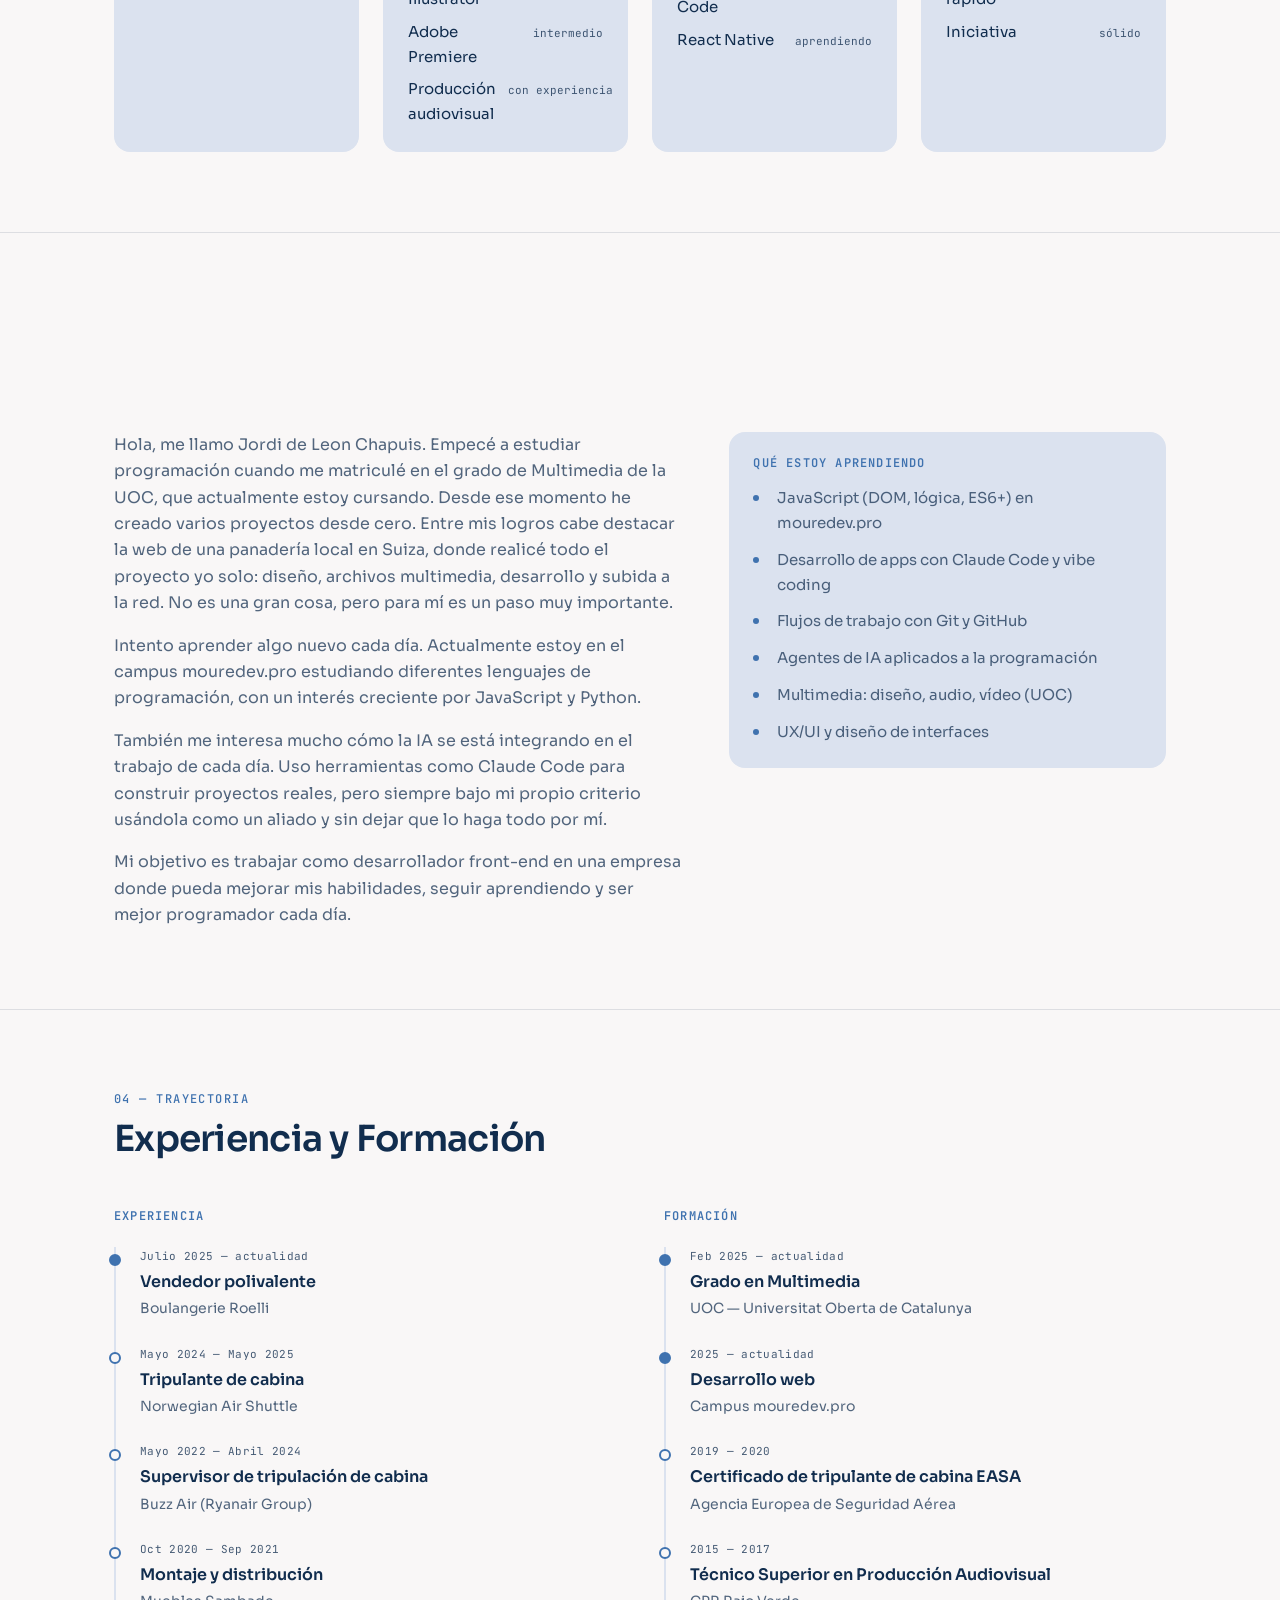
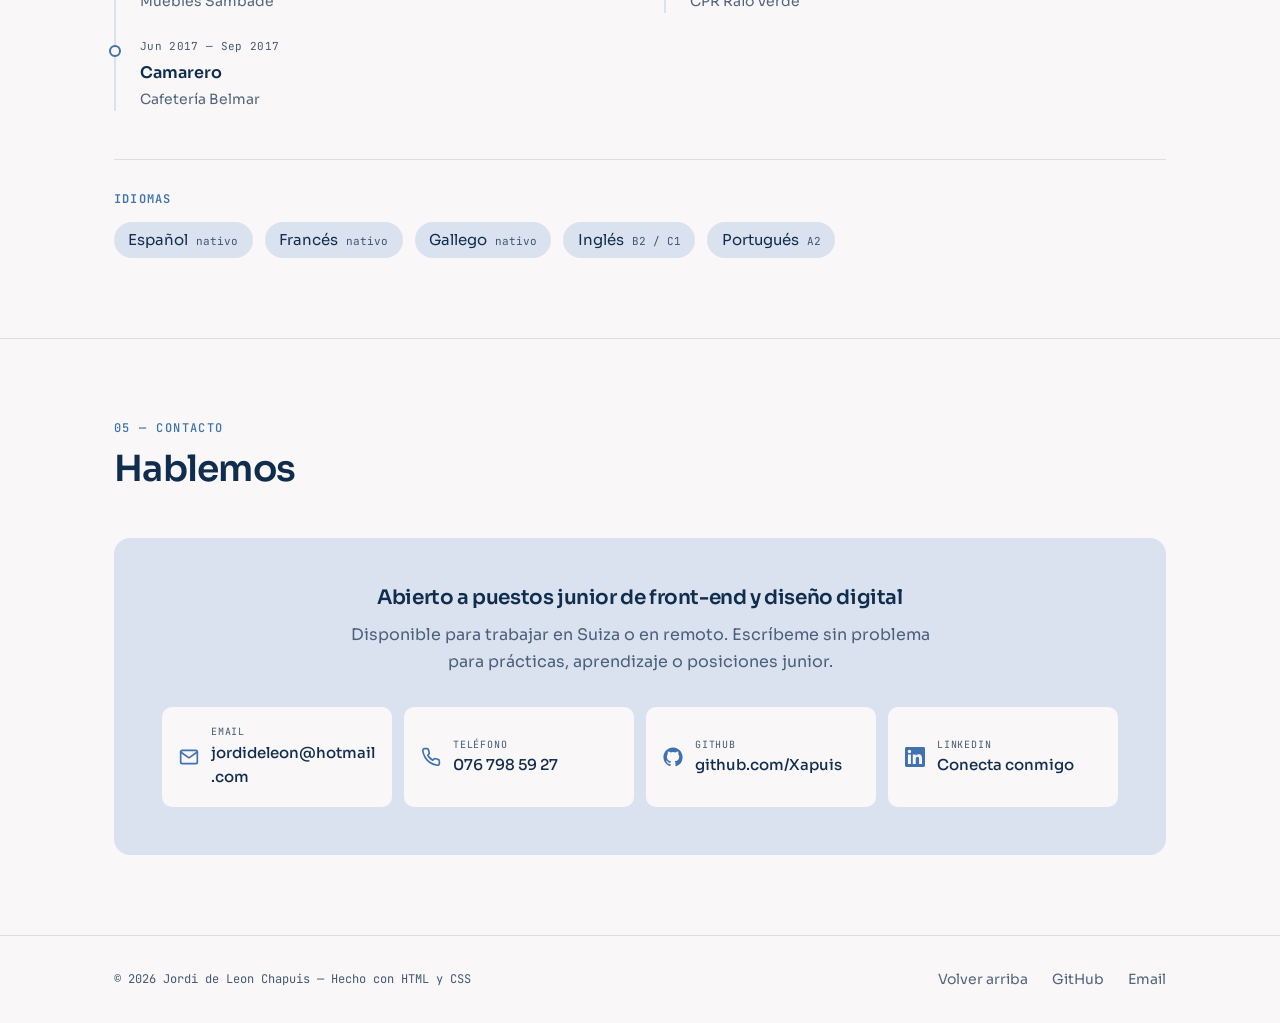
==== commit 7bacc5e1: "fixes post-análisis Co-Authored-By: Claude Opus 5 <noreply@anthropic.com>" ====
--- a/index_es.html
+++ b/index_es.html
@@ -1,418 +1,597 @@
-<!doctype html>
+<!DOCTYPE html>
 <html lang="es">
-  <head>
-    <meta charset="UTF-8" />
-    <meta name="viewport" content="width=device-width, initial-scale=1.0" />
-    <title>Jordi de Leon Chapuis – Portfolio</title>
-    <link
-      href="https://fonts.googleapis.com/css2?family=Sora:wght@300;400;500;600&family=JetBrains+Mono:wght@400;500&display=swap"
-      rel="stylesheet"
-    />
-    <link rel="stylesheet" href="style.css" />
-    <link
-      rel="stylesheet"
-      href="https://cdnjs.cloudflare.com/ajax/libs/font-awesome/6.5.0/css/all.min.css"
-    />
-  </head>
-  <body>
-    <!-- nav -->
-    <nav>
-      <span class="logo">xapuis.dev</span>
-      <div class="nav-links">
-        <a href="#proyectos">Proyectos</a>
-        <a href="#skills">Skills</a>
-        <a href="#sobre-mi">Sobre mí</a>
-        <a href="#contacto">Contacto</a>
-      </div>
-    </nav>
-
-    <!-- hero -->
-    <div class="hero">
-      <div class="hero-content">
-        <div class="hero-available">
-          <span class="dot"></span>Disponible para trabajar
-        </div>
-        <h1>Jordi de Leon<br /><span class="accent">Chapuis</span></h1>
-        <div class="hero-role">
-          // Junior Developer &amp; Multimedia Designer
-        </div>
-        <p class="hero-bio">
-          En reconversión profesional hacia el desarrollo web y el diseño
-          digital. Estudiante de Multimedia en <strong>la UOC</strong> y en
-          formación en campus <strong>mouredev.pro</strong>, desarrollo
-          competencias en HTML, CSS y JavaScript, y utilizo herramientas de IA
-          como <strong>Claude Code</strong> para crear proyectos reales.
+<head>
+  <meta charset="UTF-8">
+  <meta name="viewport" content="width=device-width, initial-scale=1.0">
+  <title>Jordi de Leon Chapuis — Desarrollador Front-end Junior y Diseñador Digital</title>
+
+  <meta name="description" content="Portafolio de Jordi de Leon Chapuis — Desarrollador Front-end Junior y Diseñador Digital afincado en Suiza.">
+  <meta name="author" content="Jordi de Leon Chapuis">
+  <meta property="og:type" content="website">
+  <meta property="og:title" content="Jordi de Leon Chapuis — Portafolio">
+  <meta property="og:description" content="Desarrollador Front-end Junior y Diseñador Digital afincado en Suiza.">
+  <meta property="og:image" content="https://xapuis.github.io/images/screenshot_web2.jpg">
+  <meta property="og:url" content="https://xapuis.github.io/index_es.html">
+  <meta property="og:locale" content="es">
+  <meta name="twitter:card" content="summary_large_image">
+  <meta name="theme-color" content="#f9f7f7">
+
+  <link rel="canonical" href="https://xapuis.github.io/index_es.html">
+  <link rel="alternate" hreflang="en" href="https://xapuis.github.io/index.html">
+  <link rel="alternate" hreflang="es" href="https://xapuis.github.io/index_es.html">
+  <link rel="alternate" hreflang="fr" href="https://xapuis.github.io/index_fr.html">
+  <link rel="alternate" hreflang="x-default" href="https://xapuis.github.io/index.html">
+
+  <link rel="preconnect" href="https://fonts.googleapis.com">
+  <link rel="preconnect" href="https://fonts.gstatic.com" crossorigin>
+  <link href="https://fonts.googleapis.com/css2?family=JetBrains+Mono:wght@400;500;600;700&family=Sora:wght@400;500;600;700&display=swap" rel="stylesheet">
+
+  <link rel="stylesheet" href="style.css">
+</head>
+<body>
+
+  <a class="skip-link" href="#main">Saltar al contenido</a>
+
+  <!-- ====================== NAV ====================== -->
+  <header class="nav" id="nav">
+    <div class="container nav__inner">
+      <a class="nav__logo" href="#top" aria-label="jordi.dev — inicio">jordi<span>.dev</span></a>
+
+      <nav class="nav__menu" id="nav-menu" aria-label="Principal">
+        <a class="nav__link" href="#projects">Proyectos</a>
+        <a class="nav__link" href="#skills">Habilidades</a>
+        <a class="nav__link" href="#about">Sobre mí</a>
+        <a class="nav__link" href="#experience">Experiencia</a>
+        <a class="nav__link" href="#contact">Contacto</a>
+        <a class="btn btn--primary btn--sm btn--cv-mobile" href="CV%20Programmer%202027.pdf" target="_blank" rel="noopener">Descargar CV</a>
+      </nav>
+
+      <div class="nav__actions">
+        <div class="lang" role="group" aria-label="Idioma">
+          <a class="lang__item" href="index.html" hreflang="en">EN</a>
+          <a class="lang__item" href="index_es.html" aria-current="true" hreflang="es">ES</a>
+          <a class="lang__item" href="index_fr.html" hreflang="fr">FR</a>
+        </div>
+
+        <a class="btn btn--primary btn--sm btn--cv" href="CV%20Programmer%202027.pdf" target="_blank" rel="noopener">
+          <svg class="icon" viewBox="0 0 24 24" fill="none" stroke="currentColor" stroke-width="2" stroke-linecap="round" stroke-linejoin="round" aria-hidden="true"><path d="M21 15v4a2 2 0 0 1-2 2H5a2 2 0 0 1-2-2v-4"></path><polyline points="7 10 12 15 17 10"></polyline><line x1="12" y1="15" x2="12" y2="3"></line></svg>
+          CV
+        </a>
+
+        <button class="nav__toggle" id="nav-toggle" type="button" aria-label="Abrir menú" aria-expanded="false" aria-controls="nav-menu">
+          <span></span><span></span><span></span>
+        </button>
+      </div>
+    </div>
+  </header>
+
+  <main id="main">
+    <span id="top"></span>
+
+    <!-- ====================== HERO ====================== -->
+    <section class="hero">
+      <div class="container hero__inner reveal">
+        <img class="hero__photo" src="images/cv.picture.jpg" alt="Retrato de Jordi de Leon Chapuis" width="168" height="168">
+
+        <div>
+          <h1 class="hero__name">Jordi de Leon Chapuis</h1>
+          <p class="hero__role">Desarrollador Front-end Junior y Diseñador Digital</p>
+        </div>
+
+        <span class="badge">
+          <span class="badge__dot" aria-hidden="true"></span>
+          Disponible para trabajar
+        </span>
+
+        <p class="hero__location">
+          Afincado en Suiza. Construyo proyectos web reales mientras hago la
+          transición al desarrollo front-end y el diseño digital.
         </p>
 
-        <div class="hero-btns">
-          <a href="#contacto" class="btn-primary">Contactar →</a>
-          <a href="cv-jordi.pdf" class="btn-secondary">📄 Descargar CV</a>
-          <a href="https://github.com/Xapuis" class="btn-secondary">GitHub →</a>
-        </div>
-      </div>
-      <img src="images/cv.picture.HEIC" alt="Jordi" class="avatar-img" />
-    </div>
-
-    <div class="container">
-      <!-- proyectos -->
-      <section class="section" id="proyectos">
-        <div class="section-tag">Proyectos principales</div>
-        <h2>Lo que he construido</h2>
-        <div class="projects">
-          <div class="project-card">
-            <div class="project-info">
-              <div class="proj-tags">
-                <span class="tag t-html">HTML</span>
-                <span class="tag t-css">CSS</span>
-              </div>
-              <h3 class="proj-title">Proyecto Web UOC — [Nombre real aquí]</h3>
-              <p class="proj-desc">
-                Maquetación web completa desarrollada como trabajo de asignatura
-                universitaria. Estructura semántica, diseño responsive y
-                accesibilidad básica.
+        <div class="hero__actions">
+          <a class="btn btn--primary" href="#contact">
+            <svg class="icon" viewBox="0 0 24 24" fill="none" stroke="currentColor" stroke-width="2" stroke-linecap="round" stroke-linejoin="round" aria-hidden="true"><path d="M4 4h16c1.1 0 2 .9 2 2v12c0 1.1-.9 2-2 2H4c-1.1 0-2-.9-2-2V6c0-1.1.9-2 2-2z"></path><polyline points="22,6 12,13 2,6"></polyline></svg>
+            Contactar
+          </a>
+
+          <a class="btn btn--secondary" href="CV%20Programmer%202027.pdf" target="_blank" rel="noopener">
+            <svg class="icon" viewBox="0 0 24 24" fill="none" stroke="currentColor" stroke-width="2" stroke-linecap="round" stroke-linejoin="round" aria-hidden="true"><path d="M21 15v4a2 2 0 0 1-2 2H5a2 2 0 0 1-2-2v-4"></path><polyline points="7 10 12 15 17 10"></polyline><line x1="12" y1="15" x2="12" y2="3"></line></svg>
+            Descargar CV
+          </a>
+
+          <a class="btn btn--ghost" href="https://github.com/Xapuis" target="_blank" rel="noopener">
+            <svg class="icon" viewBox="0 0 24 24" fill="currentColor" aria-hidden="true"><path d="M12 .5C5.73.5.5 5.73.5 12c0 5.08 3.29 9.38 7.86 10.9.58.1.79-.25.79-.56v-2c-3.2.7-3.88-1.37-3.88-1.37-.53-1.34-1.29-1.7-1.29-1.7-1.05-.72.08-.7.08-.7 1.16.08 1.77 1.2 1.77 1.2 1.03 1.77 2.7 1.26 3.36.96.1-.75.4-1.26.73-1.55-2.56-.29-5.25-1.28-5.25-5.7 0-1.26.45-2.29 1.19-3.1-.12-.29-.52-1.46.11-3.05 0 0 .97-.31 3.18 1.18a11 11 0 0 1 5.8 0c2.2-1.49 3.17-1.18 3.17-1.18.63 1.59.23 2.76.12 3.05.74.81 1.18 1.84 1.18 3.1 0 4.43-2.69 5.4-5.26 5.69.41.36.78 1.06.78 2.14v3.17c0 .31.21.67.8.56A11.51 11.51 0 0 0 23.5 12C23.5 5.73 18.27.5 12 .5z"></path></svg>
+            GitHub
+          </a>
+
+          <a class="btn btn--ghost" href="https://www.linkedin.com/in/jordi-de-leon-chapuis-488936340/" target="_blank" rel="noopener">
+            <svg class="icon" viewBox="0 0 24 24" fill="currentColor" aria-hidden="true"><path d="M20.45 20.45h-3.56v-5.57c0-1.33-.03-3.04-1.85-3.04-1.85 0-2.14 1.45-2.14 2.94v5.67H9.35V9h3.41v1.56h.05a3.74 3.74 0 0 1 3.37-1.85c3.6 0 4.27 2.37 4.27 5.46v6.28zM5.34 7.43a2.07 2.07 0 1 1 0-4.14 2.07 2.07 0 0 1 0 4.14zm1.78 13.02H3.55V9h3.57v11.45zM22.22 0H1.77C.79 0 0 .77 0 1.73v20.54C0 23.22.79 24 1.77 24h20.45c.98 0 1.78-.78 1.78-1.73V1.73C24 .77 23.2 0 22.22 0z"></path></svg>
+            LinkedIn
+          </a>
+        </div>
+      </div>
+    </section>
+
+    <!-- ====================== PROYECTOS ====================== -->
+    <section class="section" id="projects">
+      <div class="container">
+        <header class="section__header reveal">
+          <span class="section__label">01 — Trabajo</span>
+          <h2>Proyectos</h2>
+          <p class="section__intro">
+            Aquí están mis proyectos personales algunos terminados y otros aún
+            en proceso de finalización.
+          </p>
+        </header>
+
+        <div class="projects reveal-stagger">
+
+          <!-- Confiserie Roelli -->
+          <article class="project">
+            <div class="project__media">
+              <img class="project__shot" src="images/screenshot_web2.jpg" alt="Captura de la web de Confiserie Roelli" loading="lazy">
+            </div>
+            <div class="project__body">
+              <div class="tags">
+                <span class="tag">HTML</span>
+                <span class="tag">CSS</span>
+                <span class="tag">JavaScript</span>
+                <span class="tag tag--client">Proyecto con cliente real</span>
+              </div>
+              <h3 class="project__title">Confiserie Roelli</h3>
+              <p class="project__desc">
+                Sitio web creado para una confitería local en Suiza. Diseñé el
+                entorno visual, me encargué de los elementos multimedia y
+                organicé la distribución de cada apartado. Desarrollado en HTML
+                y CSS, incluye una sección de contacto y está adaptado a los
+                idiomas de la región. Alojado en Infomaniak y actualizado
+                regularmente según las necesidades del cliente.
               </p>
-              <div class="proj-role">
-                Desarrollo front-end, diseño visual, maquetación
-              </div>
-            </div>
-            <div class="proj-links">
-              <a
-                href="https://github.com/Xapuis/Proyect-html-css"
-                class="proj-link"
-                >&lt;/&gt; Código</a
-              >
-            </div>
-          </div>
-
-          <div class="project-card">
-            <div class="project-info">
-              <div class="proj-tags">
-                <span class="tag t-design">Diseño</span>
-                <span class="tag t-figma">Visual</span>
-              </div>
-              <h3 class="proj-title">Diseño Gráfico UOC — Verde Coworking</h3>
-              <p class="proj-desc">
-                Proyectos de diseño de asignatura universitaria: composición
-                tipográfica, jerarquía visual, paleta de color y coherencia de
-                marca.
+              <p class="project__role"><strong>Rol:</strong> Desarrollo front-end completo</p>
+              <div class="project__links">
+                <a class="project__link" href="https://github.com/Xapuis/Confiserie-Roelli" target="_blank" rel="noopener">
+                  <svg class="icon" viewBox="0 0 24 24" fill="currentColor" aria-hidden="true"><path d="M12 .5C5.73.5.5 5.73.5 12c0 5.08 3.29 9.38 7.86 10.9.58.1.79-.25.79-.56v-2c-3.2.7-3.88-1.37-3.88-1.37-.53-1.34-1.29-1.7-1.29-1.7-1.05-.72.08-.7.08-.7 1.16.08 1.77 1.2 1.77 1.2 1.03 1.77 2.7 1.26 3.36.96.1-.75.4-1.26.73-1.55-2.56-.29-5.25-1.28-5.25-5.7 0-1.26.45-2.29 1.19-3.1-.12-.29-.52-1.46.11-3.05 0 0 .97-.31 3.18 1.18a11 11 0 0 1 5.8 0c2.2-1.49 3.17-1.18 3.17-1.18.63 1.59.23 2.76.12 3.05.74.81 1.18 1.84 1.18 3.1 0 4.43-2.69 5.4-5.26 5.69.41.36.78 1.06.78 2.14v3.17c0 .31.21.67.8.56A11.51 11.51 0 0 0 23.5 12C23.5 5.73 18.27.5 12 .5z"></path></svg>
+                  Repositorio GitHub
+                </a>
+                <a class="project__link" href="https://xapuis.github.io/Confiserie-Roelli" target="_blank" rel="noopener">
+                  <svg class="icon" viewBox="0 0 24 24" fill="none" stroke="currentColor" stroke-width="2" stroke-linecap="round" stroke-linejoin="round" aria-hidden="true"><path d="M18 13v6a2 2 0 0 1-2 2H5a2 2 0 0 1-2-2V8a2 2 0 0 1 2-2h6"></path><polyline points="15 3 21 3 21 9"></polyline><line x1="10" y1="14" x2="21" y2="3"></line></svg>
+                  Preview
+                </a>
+              </div>
+            </div>
+          </article>
+
+          <!-- Delicious Coffee -->
+          <article class="project">
+            <div class="project__media">
+              <img class="project__shot" src="images/screenshot_CoffeWeb.jpg" alt="Captura de la web Delicious Coffee" loading="lazy">
+            </div>
+            <div class="project__body">
+              <div class="tags">
+                <span class="tag">HTML</span>
+                <span class="tag">CSS</span>
+              </div>
+              <h3 class="project__title">Delicious Coffee</h3>
+              <p class="project__desc">
+                Sitio web completo para una cafetería ficticia, creado como parte de mis estudios de HTML y CSS en la UOC. Incluye página de inicio, guía de preparación del café y formulario de contacto.
               </p>
-              <div class="proj-role">
-                Diseño gráfico, identidad visual, tipografía
-              </div>
-            </div>
-            <div class="proj-links">
-              <a
-                href="https://github.com/Xapuis/proyect-graphic-design"
-                class="proj-link"
-                >Ver piezas →</a
-              >
-            </div>
-          </div>
-
-          <div class="project-card">
-            <div class="project-info">
-              <div class="proj-tags">
-                <span class="tag t-ai">IA</span>
-                <span class="tag t-js">JavaScript</span>
-              </div>
-              <h3 class="proj-title">App Personal — Real Trip</h3>
-              <p class="proj-desc">
-                Aplicación construida con vibe coding y Claude Code. Flujo de
-                desarrollo guiado por IA combinando lógica propia e integración
-                de herramientas modernas.
+              <p class="project__role"><strong>Rol:</strong> Desarrollo front-end, diseño responsive</p>
+              <div class="project__links">
+                <a class="project__link" href="https://github.com/Xapuis/proyect-html-css" target="_blank" rel="noopener">
+                  <svg class="icon" viewBox="0 0 24 24" fill="currentColor" aria-hidden="true"><path d="M12 .5C5.73.5.5 5.73.5 12c0 5.08 3.29 9.38 7.86 10.9.58.1.79-.25.79-.56v-2c-3.2.7-3.88-1.37-3.88-1.37-.53-1.34-1.29-1.7-1.29-1.7-1.05-.72.08-.7.08-.7 1.16.08 1.77 1.2 1.77 1.2 1.03 1.77 2.7 1.26 3.36.96.1-.75.4-1.26.73-1.55-2.56-.29-5.25-1.28-5.25-5.7 0-1.26.45-2.29 1.19-3.1-.12-.29-.52-1.46.11-3.05 0 0 .97-.31 3.18 1.18a11 11 0 0 1 5.8 0c2.2-1.49 3.17-1.18 3.17-1.18.63 1.59.23 2.76.12 3.05.74.81 1.18 1.84 1.18 3.1 0 4.43-2.69 5.4-5.26 5.69.41.36.78 1.06.78 2.14v3.17c0 .31.21.67.8.56A11.51 11.51 0 0 0 23.5 12C23.5 5.73 18.27.5 12 .5z"></path></svg>
+                  Repositorio GitHub
+                </a>
+                <a class="project__link" href="https://xapuis.github.io/Proyect-html-css" target="_blank" rel="noopener">
+                  <svg class="icon" viewBox="0 0 24 24" fill="none" stroke="currentColor" stroke-width="2" stroke-linecap="round" stroke-linejoin="round" aria-hidden="true"><path d="M18 13v6a2 2 0 0 1-2 2H5a2 2 0 0 1-2-2V8a2 2 0 0 1 2-2h6"></path><polyline points="15 3 21 3 21 9"></polyline><line x1="10" y1="14" x2="21" y2="3"></line></svg>
+                  Preview
+                </a>
+              </div>
+            </div>
+          </article>
+
+          <!-- Verde Coworking -->
+          <article class="project">
+            <div class="project__media project__media--tall">
+              <img class="project__shot project__shot--contain" src="images/screnshoot_graphicdesign.jpg" alt="Maquetación de diseño gráfico para Verde Coworking" loading="lazy">
+            </div>
+            <div class="project__body">
+              <div class="tags">
+                <span class="tag">Diseño</span>
+                <span class="tag">InDesign</span>
+                <span class="tag">Visual</span>
+              </div>
+              <h3 class="project__title">Verde Coworking</h3>
+              <p class="project__desc">
+                Proyecto de diseño gráfico completo para un espacio de coworking ficticio, creado durante mi curso de Diseño Gráfico en la UOC. Había que crear desde cero el diseño de una landing page y un newsletter impreso, trabajando la identidad visual, la maquetación y la tipografía.
               </p>
-              <div class="proj-role">
-                Desarrollo completo, prompting, arquitectura básica
-              </div>
-              <div class="wip">
-                <span class="wip-dot"></span>En desarrollo activo
-              </div>
-            </div>
-          </div>
-        </div>
-      </section>
-
-      <!-- skills -->
-      <section class="section" id="skills">
-        <div class="section-tag">Habilidades técnicas</div>
-        <h2>Stack y herramientas</h2>
-        <div class="skills-cats">
-          <div class="skill-cat">
-            <div class="skill-cat-title">Frontend</div>
-            <div class="skill-items">
-              <div class="skill-item">
-                HTML5 <span class="skill-lvl ok">intermedio</span>
-              </div>
-              <div class="skill-item">
-                CSS3 <span class="skill-lvl ok">intermedio</span>
-              </div>
-              <div class="skill-item">
-                Responsive Design <span class="skill-lvl ok">intermedio</span>
-              </div>
-              <div class="skill-item">
-                JavaScript <span class="skill-lvl learn">aprendiendo</span>
-              </div>
-            </div>
-          </div>
-
-          <div class="skill-cat">
-            <div class="skill-cat-title">Diseño</div>
-            <div class="skill-items">
-              <div class="skill-item">
-                Diseño Gráfico <span class="skill-lvl ok">intermedio</span>
-              </div>
-              <div class="skill-item">
-                Composición visual <span class="skill-lvl ok">intermedio</span>
-              </div>
-              <div class="skill-item">
-                Tipografía <span class="skill-lvl ok">intermedio</span>
-              </div>
-              <div class="skill-item">
-                Producción audiovisual
-                <span class="skill-lvl good">experiencia</span>
-              </div>
-              <div class="skill-item">
-                Adobe InDesign <span class="skill-lvl ok">intermedio</span>
-              </div>
-              <div class="skill-item">
-                Adobe Illustrator <span class="skill-lvl ok">intermedio</span>
-              </div>
-              <div class="skill-item">
-                Adobe Premiere <span class="skill-lvl ok">intermedio</span>
-              </div>
-            </div>
-          </div>
-
-          <div class="skill-cat">
-            <div class="skill-cat-title">IA &amp; Herramientas</div>
-            <div class="skill-items">
-              <div class="skill-item">
-                Visual Studio Code <span class="skill-lvl good">activo</span>
-              </div>
-              <div class="skill-item">
-                Claude Code <span class="skill-lvl good">activo</span>
-              </div>
-              <div class="skill-item">
-                Vibe coding <span class="skill-lvl good">activo</span>
-              </div>
-              <div class="skill-item">
-                Prompting <span class="skill-lvl good">avanzado</span>
-              </div>
-              <div class="skill-item">
-                Git / GitHub <span class="skill-lvl learn">aprendiendo</span>
-              </div>
-            </div>
-          </div>
-
-          <div class="skill-cat">
-            <div class="skill-cat-title">Soft skills</div>
-            <div class="skill-items">
-              <div class="skill-item">
-                Trabajo en equipo <span class="skill-lvl good">sólido</span>
-              </div>
-              <div class="skill-item">
-                Adaptabilidad <span class="skill-lvl good">sólido</span>
-              </div>
-              <div class="skill-item">
-                Gestión de presión <span class="skill-lvl good">sólido</span>
-              </div>
-              <div class="skill-item">
-                Comunicación <span class="skill-lvl good">sólido</span>
-              </div>
-            </div>
-          </div>
-        </div>
-      </section>
-
-      <!-- sobre mí -->
-      <section class="section" id="sobre-mi">
-        <div class="section-tag">Sobre mí</div>
-        <h2>Quién soy</h2>
-        <div class="about-grid">
-          <div class="about-text">
+              <p class="project__role"><strong>Rol:</strong> Diseño gráfico, maquetación editorial, tipografía</p>
+              <div class="project__links">
+                <a class="project__link" href="https://github.com/Xapuis/proyect-graphic-design" target="_blank" rel="noopener">
+                  <svg class="icon" viewBox="0 0 24 24" fill="currentColor" aria-hidden="true"><path d="M12 .5C5.73.5.5 5.73.5 12c0 5.08 3.29 9.38 7.86 10.9.58.1.79-.25.79-.56v-2c-3.2.7-3.88-1.37-3.88-1.37-.53-1.34-1.29-1.7-1.29-1.7-1.05-.72.08-.7.08-.7 1.16.08 1.77 1.2 1.77 1.2 1.03 1.77 2.7 1.26 3.36.96.1-.75.4-1.26.73-1.55-2.56-.29-5.25-1.28-5.25-5.7 0-1.26.45-2.29 1.19-3.1-.12-.29-.52-1.46.11-3.05 0 0 .97-.31 3.18 1.18a11 11 0 0 1 5.8 0c2.2-1.49 3.17-1.18 3.17-1.18.63 1.59.23 2.76.12 3.05.74.81 1.18 1.84 1.18 3.1 0 4.43-2.69 5.4-5.26 5.69.41.36.78 1.06.78 2.14v3.17c0 .31.21.67.8.56A11.51 11.51 0 0 0 23.5 12C23.5 5.73 18.27.5 12 .5z"></path></svg>
+                  Repositorio GitHub
+                </a>
+              </div>
+            </div>
+          </article>
+
+          <!-- App Personal -->
+          <article class="project">
+            <div class="project__media project__media--placeholder">
+              <span class="project__placeholder-mark" aria-hidden="true">{ }</span>
+            </div>
+            <div class="project__body">
+              <div class="tags">
+                <span class="tag">IA</span>
+                <span class="tag">Claude Code</span>
+                <span class="tag">React Native</span>
+                <span class="tag">JavaScript</span>
+                <span class="tag tag--status">En desarrollo activo</span>
+              </div>
+              <h3 class="project__title">App Personal</h3>
+              <p class="project__desc">
+                Actualmente desarrollando una app para iOS y Android con React
+                Native y JavaScript. He diseñado toda la estructura UX de la app
+                desde cero, menú home, perfiles de usuario, sistema de subidas y
+                pantalla de login. Todas las páginas diseñadas y desarrolladas
+                por mí, usando la IA como asistente con Claude Code. Probada en
+                mis propios dispositivos con Android Simulator y Xcode. Fecha de
+                lanzamiento prevista: finales de 2026.
+              </p>
+              <p class="project__role"><strong>Rol:</strong> Concepto, lógica y desarrollo asistido por IA</p>
+            </div>
+          </article>
+
+        </div>
+      </div>
+    </section>
+
+    <!-- ====================== HABILIDADES ====================== -->
+    <section class="section" id="skills">
+      <div class="container">
+        <header class="section__header reveal">
+          <span class="section__label">02 — Herramientas</span>
+          <h2>Habilidades</h2>
+        </header>
+
+        <div class="skills reveal-stagger">
+
+          <div class="skill-group">
+            <h3 class="skill-group__title">Frontend</h3>
+            <ul class="skill-list">
+              <li class="skill"><span>HTML5</span><span class="skill__level">intermedio</span></li>
+              <li class="skill"><span>CSS3</span><span class="skill__level">intermedio</span></li>
+              <li class="skill"><span>Diseño responsive</span><span class="skill__level">intermedio</span></li>
+              <li class="skill"><span>JavaScript</span><span class="skill__level">aprendiendo</span></li>
+            </ul>
+          </div>
+
+          <div class="skill-group">
+            <h3 class="skill-group__title">Diseño</h3>
+            <ul class="skill-list">
+              <li class="skill"><span>Diseño gráfico</span><span class="skill__level">intermedio</span></li>
+              <li class="skill"><span>Tipografía</span><span class="skill__level">intermedio</span></li>
+              <li class="skill"><span>Adobe InDesign</span><span class="skill__level">intermedio</span></li>
+              <li class="skill"><span>Adobe Illustrator</span><span class="skill__level">intermedio</span></li>
+              <li class="skill"><span>Adobe Premiere</span><span class="skill__level">intermedio</span></li>
+              <li class="skill"><span>Producción audiovisual</span><span class="skill__level">con experiencia</span></li>
+            </ul>
+          </div>
+
+          <div class="skill-group">
+            <h3 class="skill-group__title">IA y Herramientas</h3>
+            <ul class="skill-list">
+              <li class="skill"><span>Claude Code</span><span class="skill__level">activo</span></li>
+              <li class="skill"><span>Vibe coding</span><span class="skill__level">activo</span></li>
+              <li class="skill"><span>Prompting</span><span class="skill__level">avanzado</span></li>
+              <li class="skill"><span>Git / GitHub</span><span class="skill__level">aprendiendo</span></li>
+              <li class="skill"><span>Visual Studio Code</span><span class="skill__level">a diario</span></li>
+              <li class="skill"><span>React Native</span><span class="skill__level">aprendiendo</span></li>
+            </ul>
+          </div>
+
+          <div class="skill-group">
+            <h3 class="skill-group__title">Habilidades personales</h3>
+            <ul class="skill-list">
+              <li class="skill"><span>Trabajo en equipo</span><span class="skill__level">sólido</span></li>
+              <li class="skill"><span>Adaptabilidad</span><span class="skill__level">sólido</span></li>
+              <li class="skill"><span>Gestión bajo presión</span><span class="skill__level">sólido</span></li>
+              <li class="skill"><span>Aprendizaje rápido</span><span class="skill__level">sólido</span></li>
+              <li class="skill"><span>Iniciativa</span><span class="skill__level">sólido</span></li>
+            </ul>
+          </div>
+
+        </div>
+      </div>
+    </section>
+
+    <!-- ====================== SOBRE MÍ ====================== -->
+    <section class="section" id="about">
+      <div class="container">
+        <header class="section__header reveal">
+          <span class="section__label">03 — Perfil</span>
+          <h2>Sobre mí</h2>
+        </header>
+
+        <div class="about reveal">
+          <div class="about__text">
             <p>
-              Me llamo Jordi, tengo doble nacionalidad
-              <strong>suizo-española</strong> y vivo en Porrentruy (Jura,
-              Suiza). Estoy en proceso de reconversión profesional hacia el
-              mundo tech y el diseño digital.
+              Hola, me llamo Jordi de Leon Chapuis. Empecé a estudiar
+              programación cuando me matriculé en el grado de Multimedia de la
+              UOC, que actualmente estoy cursando. Desde ese momento he creado
+              varios proyectos desde cero. Entre mis logros cabe destacar la web
+              de una panadería local en Suiza, donde realicé todo el proyecto yo
+              solo: diseño, archivos multimedia, desarrollo y subida a la red. No
+              es una gran cosa, pero para mí es un paso muy importante.
             </p>
             <p>
-              Actualmente en
-              <strong
-                >reconversión profesional hacia el desarrollo web y el diseño
-                digital</strong
-              >. Estudio el grado en Multimedia en la <strong>UOC</strong> y me
-              formo de manera continua en el
-              <strong>campus mouredev.pro</strong>, donde aprendo HTML, CSS,
-              JavaScript y Python. Construyo proyectos reales utilizando
-              <strong>Claude Code</strong> e inteligencia artificial aplicada a
-              la programación.
+              Intento aprender algo nuevo cada día. Actualmente estoy en el
+              campus mouredev.pro estudiando diferentes lenguajes de
+              programación, con un interés creciente por JavaScript y Python.
             </p>
-
             <p>
-              Domino herramientas de diseño como
-              <strong>Adobe InDesign, Illustrator y Premiere</strong>, y trabajo
-              a diario con <strong>Visual Studio Code y Git</strong>. Mi
-              objetivo es crecer como desarrollador front-end y diseñador
-              digital en un entorno profesional donde seguir aprendiendo.
+              También me interesa mucho cómo la IA se está integrando en el
+              trabajo de cada día. Uso herramientas como Claude Code para
+              construir proyectos reales, pero siempre bajo mi propio criterio 
+              usándola como un aliado y sin dejar que lo haga todo por mí.
             </p>
-
             <p>
-              Cuento con años de experiencia laboral en entornos internacionales
-              de alta exigencia como <strong>supervisor de cabina</strong> en
-              Norwegian Air Shuttle y Ryanair Group. Esa etapa me formó en
-              gestión de equipos, responsabilidad y trabajo bajo presión —
-              competencias que aplico directamente en mi día a día.
+              Mi objetivo es trabajar como desarrollador front-end en una empresa
+              donde pueda mejorar mis habilidades, seguir aprendiendo y ser mejor
+              programador cada día.
             </p>
-            <div class="langs-block">
-              <div class="section-tag">Idiomas</div>
-              <div class="langs-grid">
-                <div class="lang-card native">
-                  <div class="lang-name">Español</div>
-                  <div class="lang-level">Nativo</div>
-                </div>
-                <div class="lang-card native">
-                  <div class="lang-name">Français</div>
-                  <div class="lang-level">Nativo</div>
-                </div>
-                <div class="lang-card native">
-                  <div class="lang-name">Galego</div>
-                  <div class="lang-level">Nativo</div>
-                </div>
-                <div class="lang-card">
-                  <div class="lang-name">English</div>
-                  <div class="lang-level">B2 / C1</div>
-                </div>
-                <div class="lang-card">
-                  <div class="lang-name">Português</div>
-                  <div class="lang-level">A2</div>
-                </div>
-              </div>
-            </div>
-          </div>
-          <div class="learn-box">
-            <div class="learn-box-title">¿Qué estoy aprendiendo?</div>
-            <div class="learn-item">
-              JavaScript (DOM, lógica, ES6+) en mouredev.pro
-            </div>
-            <div class="learn-item">
-              Desarrollo de apps con Claude Code y vibe coding
-            </div>
-            <div class="learn-item">Git y flujos de trabajo en GitHub</div>
-            <div class="learn-item">Agentes de IA aplicados a programación</div>
-            <div class="learn-item">Multimedia: diseño, audio, vídeo (UOC)</div>
-            <div class="learn-item">UX/UI y diseño de interfaces</div>
-          </div>
-        </div>
-      </section>
-
-      <!-- formación y experiencia -->
-      <section class="section" id="formacion">
-        <div class="section-tag">Formación &amp; Experiencia</div>
-        <h2>Trayectoria</h2>
-        <div class="exp-list">
-          <div class="exp-item">
-            <div>
-              <div class="exp-title">Licencia en Multimedia</div>
-              <div class="exp-co">UOC – Universitat Oberta de Catalunya</div>
-              <div class="exp-desc">
-                Grado universitario oficial. Programación web, diseño gráfico,
-                producción audiovisual, UX/UI.
-              </div>
-            </div>
-            <div class="exp-date">2025 – hoy</div>
-          </div>
-
-          <div class="exp-item">
-            <div>
-              <div class="exp-title">Campus mouredev.pro</div>
-              <div class="exp-co">Formación online en programación</div>
-              <div class="exp-desc">
-                Cursos de Python, JavaScript, HTML, CSS y otros lenguajes.
-                Formación práctica y continua en desarrollo de software.
-              </div>
-            </div>
-            <div class="exp-date">2026 – hoy</div>
-          </div>
-
-          <div class="exp-item">
-            <div>
-              <div class="exp-title">Aprendizaje autodidacta</div>
-              <div class="exp-co">Claude Code + proyectos propios</div>
-              <div class="exp-desc">
-                Desarrollo de proyectos reales con IA. Curso de utilización de
-                IA para programar.
-              </div>
-            </div>
-            <div class="exp-date">2025 – hoy</div>
-          </div>
-
-          <div class="exp-item">
-            <div>
-              <div class="exp-title">Personal de cabina · Supervisor</div>
-              <div class="exp-co">
-                Norwegian Air Shuttle / Buzz Air (Ryanair Group)
-              </div>
-              <div class="exp-desc">
-                Gestión de equipos, atención al cliente internacional, trabajo
-                en entornos de alta exigencia y responsabilidad.
-              </div>
-            </div>
-            <div class="exp-date">2022 – 2025</div>
-          </div>
-
-          <div class="exp-item">
-            <div>
-              <div class="exp-title">Certificado en Producción Audiovisual</div>
-              <div class="exp-co">CPR Raio Verde – Santiago de Compostela</div>
-              <div class="exp-desc">
-                Radio, espectáculos y producción audiovisual. Base en diseño y
-                comunicación.
-              </div>
-            </div>
-            <div class="exp-date">2015 – 2017</div>
-          </div>
-        </div>
-      </section>
-
-      <!-- contacto -->
-      <section class="section section-contacto" id="contacto">
-        <div class="contact-box">
-          <div class="contact-info">
-            <h2>Contáctame</h2>
-            <p>
-              Busco mi primera oportunidad como junior developer o diseñador. No
-              tengo experiencia pero me apasiona el mundo tech y el diseño.
-              Estoy decidido a aprender cada día más y abierto a cualquier
-              oportunidad que me permita crecer.
-            </p>
-          </div>
-          <div class="contact-items">
-            <a href="mailto:jordideleon@hotmail.com" class="contact-row">
-              <div class="c-icon"><i class="fa-solid fa-envelope"></i></div>
-              jordideleon@hotmail.com
+          </div>
+
+          <aside class="about__card">
+            <h3 class="about__card-title">Qué estoy aprendiendo</h3>
+            <ul class="learning-list">
+              <li>JavaScript (DOM, lógica, ES6+) en mouredev.pro</li>
+              <li>Desarrollo de apps con Claude Code y vibe coding</li>
+              <li>Flujos de trabajo con Git y GitHub</li>
+              <li>Agentes de IA aplicados a la programación</li>
+              <li>Multimedia: diseño, audio, vídeo (UOC)</li>
+              <li>UX/UI y diseño de interfaces</li>
+            </ul>
+          </aside>
+        </div>
+      </div>
+    </section>
+
+    <!-- ====================== EXPERIENCIA Y FORMACIÓN ====================== -->
+    <section class="section" id="experience">
+      <div class="container">
+        <header class="section__header reveal">
+          <span class="section__label">04 — Trayectoria</span>
+          <h2>Experiencia y Formación</h2>
+        </header>
+
+        <div class="timelines reveal">
+
+          <div class="timeline">
+            <h3 class="timeline__title">Experiencia</h3>
+            <ul class="timeline__list">
+              <li class="timeline__item timeline__item--current">
+                <span class="timeline__date">Julio 2025 — actualidad</span>
+                <p class="timeline__role">Vendedor polivalente</p>
+                <p class="timeline__org">Boulangerie Roelli</p>
+              </li>
+              <li class="timeline__item">
+                <span class="timeline__date">Mayo 2024 — Mayo 2025</span>
+                <p class="timeline__role">Tripulante de cabina</p>
+                <p class="timeline__org">Norwegian Air Shuttle</p>
+              </li>
+              <li class="timeline__item">
+                <span class="timeline__date">Mayo 2022 — Abril 2024</span>
+                <p class="timeline__role">Supervisor de tripulación de cabina</p>
+                <p class="timeline__org">Buzz Air (Ryanair Group)</p>
+              </li>
+              <li class="timeline__item">
+                <span class="timeline__date">Oct 2020 — Sep 2021</span>
+                <p class="timeline__role">Montaje y distribución</p>
+                <p class="timeline__org">Muebles Sambade</p>
+              </li>
+              <li class="timeline__item">
+                <span class="timeline__date">Jun 2017 — Sep 2017</span>
+                <p class="timeline__role">Camarero</p>
+                <p class="timeline__org">Cafetería Belmar</p>
+              </li>
+            </ul>
+          </div>
+
+          <div class="timeline">
+            <h3 class="timeline__title">Formación</h3>
+            <ul class="timeline__list">
+              <li class="timeline__item timeline__item--current">
+                <span class="timeline__date">Feb 2025 — actualidad</span>
+                <p class="timeline__role">Grado en Multimedia</p>
+                <p class="timeline__org">UOC — Universitat Oberta de Catalunya</p>
+              </li>
+              <li class="timeline__item timeline__item--current">
+                <span class="timeline__date">2025 — actualidad</span>
+                <p class="timeline__role">Desarrollo web</p>
+                <p class="timeline__org">Campus mouredev.pro</p>
+              </li>
+              <li class="timeline__item">
+                <span class="timeline__date">2019 — 2020</span>
+                <p class="timeline__role">Certificado de tripulante de cabina EASA</p>
+                <p class="timeline__org">Agencia Europea de Seguridad Aérea</p>
+              </li>
+              <li class="timeline__item">
+                <span class="timeline__date">2015 — 2017</span>
+                <p class="timeline__role">Técnico Superior en Producción Audiovisual</p>
+                <p class="timeline__org">CPR Raio Verde</p>
+              </li>
+            </ul>
+          </div>
+
+        </div>
+
+        <div class="languages reveal">
+          <h3 class="languages__title">Idiomas</h3>
+          <ul class="languages__list">
+            <li class="language">Español <span class="language__level">nativo</span></li>
+            <li class="language">Francés <span class="language__level">nativo</span></li>
+            <li class="language">Gallego <span class="language__level">nativo</span></li>
+            <li class="language">Inglés <span class="language__level">B2 / C1</span></li>
+            <li class="language">Portugués <span class="language__level">A2</span></li>
+          </ul>
+        </div>
+      </div>
+    </section>
+
+    <!-- ====================== CONTACTO ====================== -->
+    <section class="section" id="contact">
+      <div class="container">
+        <header class="section__header reveal">
+          <span class="section__label">05 — Contacto</span>
+          <h2>Hablemos</h2>
+        </header>
+
+        <div class="contact-card reveal">
+          <h3 class="contact-card__title">Abierto a puestos junior de front-end y diseño digital</h3>
+          <p class="contact-card__text">
+            Disponible para trabajar en Suiza o en remoto. Escríbeme sin problema
+            para prácticas, aprendizaje o posiciones junior.
+          </p>
+
+          <div class="contact-list">
+            <a class="contact-item" href="mailto:jordideleon@hotmail.com">
+              <svg class="icon" viewBox="0 0 24 24" fill="none" stroke="currentColor" stroke-width="2" stroke-linecap="round" stroke-linejoin="round" aria-hidden="true"><path d="M4 4h16c1.1 0 2 .9 2 2v12c0 1.1-.9 2-2 2H4c-1.1 0-2-.9-2-2V6c0-1.1.9-2 2-2z"></path><polyline points="22,6 12,13 2,6"></polyline></svg>
+              <span>
+                <span class="contact-item__label">Email</span>
+                <span class="contact-item__value">jordideleon@hotmail.com</span>
+              </span>
             </a>
-            <a href="tel:0767985927" class="contact-row">
-              <div class="c-icon"><i class="fa-solid fa-phone"></i></div>
-              076 798 59 27
+
+            <a class="contact-item" href="tel:+41767985927">
+              <svg class="icon" viewBox="0 0 24 24" fill="none" stroke="currentColor" stroke-width="2" stroke-linecap="round" stroke-linejoin="round" aria-hidden="true"><path d="M22 16.92v3a2 2 0 0 1-2.18 2 19.79 19.79 0 0 1-8.63-3.07 19.5 19.5 0 0 1-6-6 19.79 19.79 0 0 1-3.07-8.67A2 2 0 0 1 4.11 2h3a2 2 0 0 1 2 1.72c.13.96.36 1.9.68 2.81a2 2 0 0 1-.45 2.11L8.09 9.91a16 16 0 0 0 6 6l1.27-1.27a2 2 0 0 1 2.11-.45c.9.32 1.85.55 2.81.68A2 2 0 0 1 22 16.92z"></path></svg>
+              <span>
+                <span class="contact-item__label">Teléfono</span>
+                <span class="contact-item__value">076 798 59 27</span>
+              </span>
             </a>
 
-            <a href="https://github.com/Xapuis" class="contact-row">
-              <div class="c-icon"><i class="fa-brands fa-github"></i></div>
-              GitHub <span class="c-placeholder">Xapuis</span>
+            <a class="contact-item" href="https://github.com/Xapuis" target="_blank" rel="noopener">
+              <svg class="icon" viewBox="0 0 24 24" fill="currentColor" aria-hidden="true"><path d="M12 .5C5.73.5.5 5.73.5 12c0 5.08 3.29 9.38 7.86 10.9.58.1.79-.25.79-.56v-2c-3.2.7-3.88-1.37-3.88-1.37-.53-1.34-1.29-1.7-1.29-1.7-1.05-.72.08-.7.08-.7 1.16.08 1.77 1.2 1.77 1.2 1.03 1.77 2.7 1.26 3.36.96.1-.75.4-1.26.73-1.55-2.56-.29-5.25-1.28-5.25-5.7 0-1.26.45-2.29 1.19-3.1-.12-.29-.52-1.46.11-3.05 0 0 .97-.31 3.18 1.18a11 11 0 0 1 5.8 0c2.2-1.49 3.17-1.18 3.17-1.18.63 1.59.23 2.76.12 3.05.74.81 1.18 1.84 1.18 3.1 0 4.43-2.69 5.4-5.26 5.69.41.36.78 1.06.78 2.14v3.17c0 .31.21.67.8.56A11.51 11.51 0 0 0 23.5 12C23.5 5.73 18.27.5 12 .5z"></path></svg>
+              <span>
+                <span class="contact-item__label">GitHub</span>
+                <span class="contact-item__value">github.com/Xapuis</span>
+              </span>
             </a>
-          </div>
-        </div>
-      </section>
+
+            <a class="contact-item" href="https://www.linkedin.com/in/jordi-de-leon-chapuis-488936340/" target="_blank" rel="noopener">
+              <svg class="icon" viewBox="0 0 24 24" fill="currentColor" aria-hidden="true"><path d="M20.45 20.45h-3.56v-5.57c0-1.33-.03-3.04-1.85-3.04-1.85 0-2.14 1.45-2.14 2.94v5.67H9.35V9h3.41v1.56h.05a3.74 3.74 0 0 1 3.37-1.85c3.6 0 4.27 2.37 4.27 5.46v6.28zM5.34 7.43a2.07 2.07 0 1 1 0-4.14 2.07 2.07 0 0 1 0 4.14zm1.78 13.02H3.55V9h3.57v11.45zM22.22 0H1.77C.79 0 0 .77 0 1.73v20.54C0 23.22.79 24 1.77 24h20.45c.98 0 1.78-.78 1.78-1.73V1.73C24 .77 23.2 0 22.22 0z"></path></svg>
+              <span>
+                <span class="contact-item__label">LinkedIn</span>
+                <span class="contact-item__value">Conecta conmigo</span>
+              </span>
+            </a>
+          </div>
+        </div>
+      </div>
+    </section>
+
+  </main>
+
+  <!-- ====================== FOOTER ====================== -->
+  <footer class="footer">
+    <div class="container footer__inner">
+      <p class="footer__text">© <span id="year">2026</span> Jordi de Leon Chapuis — Hecho con HTML y CSS</p>
+      <nav class="footer__links" aria-label="Pie de página">
+        <a href="#top">Volver arriba</a>
+        <a href="https://github.com/Xapuis" target="_blank" rel="noopener">GitHub</a>
+        <a href="mailto:jordideleon@hotmail.com">Email</a>
+      </nav>
     </div>
-
-    <footer>
-      © 2025 Jordi de Leon Chapuis · Porrentruy, Suiza · HTML · CSS · JavaScript
-      · IA
-    </footer>
-    <script>
-      history.scrollRestoration = "manual";
-      window.scrollTo(0, 0);
-    </script>
-  </body>
+  </footer>
+
+  <script>
+    (function () {
+      "use strict";
+
+      /* ---- Año actual ---- */
+      var yearEl = document.getElementById("year");
+      if (yearEl) yearEl.textContent = new Date().getFullYear();
+
+      /* ---- Sombra de la nav al hacer scroll ---- */
+      var nav = document.getElementById("nav");
+      var onScroll = function () {
+        nav.classList.toggle("is-scrolled", window.scrollY > 8);
+      };
+      onScroll();
+      window.addEventListener("scroll", onScroll, { passive: true });
+
+      /* ---- Menú móvil ---- */
+      var toggle = document.getElementById("nav-toggle");
+      var menu = document.getElementById("nav-menu");
+
+      var closeMenu = function () {
+        menu.classList.remove("is-open");
+        toggle.setAttribute("aria-expanded", "false");
+      };
+
+      toggle.addEventListener("click", function () {
+        var open = menu.classList.toggle("is-open");
+        toggle.setAttribute("aria-expanded", String(open));
+      });
+
+      menu.addEventListener("click", function (e) {
+        if (e.target.closest("a")) closeMenu();
+      });
+
+      document.addEventListener("keydown", function (e) {
+        if (e.key === "Escape") closeMenu();
+      });
+
+      /* ---- Aparición al hacer scroll ---- */
+      var revealables = document.querySelectorAll(".reveal, .reveal-stagger");
+
+      if ("IntersectionObserver" in window) {
+        var observer = new IntersectionObserver(
+          function (entries) {
+            entries.forEach(function (entry) {
+              if (entry.isIntersecting) {
+                entry.target.classList.add("is-visible");
+                observer.unobserve(entry.target);
+              }
+            });
+          },
+          { threshold: 0.12, rootMargin: "0px 0px -60px 0px" }
+        );
+        revealables.forEach(function (el) {
+          observer.observe(el);
+        });
+      } else {
+        revealables.forEach(function (el) {
+          el.classList.add("is-visible");
+        });
+      }
+
+      /* ---- Sección activa en la nav ---- */
+      var sections = document.querySelectorAll("main section[id]");
+      var navLinks = document.querySelectorAll(".nav__link");
+
+      if ("IntersectionObserver" in window && sections.length) {
+        var spy = new IntersectionObserver(
+          function (entries) {
+            entries.forEach(function (entry) {
+              if (!entry.isIntersecting) return;
+              var id = entry.target.getAttribute("id");
+              navLinks.forEach(function (link) {
+                link.classList.toggle(
+                  "is-active",
+                  link.getAttribute("href") === "#" + id
+                );
+              });
+            });
+          },
+          { rootMargin: "-40% 0px -55% 0px" }
+        );
+        sections.forEach(function (s) {
+          spy.observe(s);
+        });
+      }
+    })();
+  </script>
+
+</body>
 </html>
--- a/style.css
+++ b/style.css
@@ -1,631 +1,1365 @@
-/* variables */
+/* ==========================================================================
+   Jordi de Leon Chapuis — Portfolio
+   Shared stylesheet for index.html / index_es.html / index_fr.html
+   ========================================================================== */
+
+/* --------------------------------------------------------------------------
+   1. Design tokens
+   -------------------------------------------------------------------------- */
+
 :root {
-  --c1: #f7fbfc;
-  --c2: #d6e6f2;
-  --c3: #b9d7ea;
-  --c4: #769fcd;
-  --black: #111318;
-  --muted: #4a5568;
-  --warn: #c2601a;
-  --good: #2a6e4a;
-  --radius: 10px;
-}
+  /* Palette */
+  --bg: #f9f7f7;
+  --text: #112d4e;
+  --surface: #dbe2ef;
+  --accent: #3f72af;
+  --border: #dbe2ef;
+
+  /* Derived tones (same hues, adjusted for contrast) */
+  --text-muted: rgba(17, 45, 78, 0.72);
+  --text-subtle: rgba(17, 45, 78, 0.78);
+  --accent-dark: #2f5a8f;
+  --border-strong: rgba(17, 45, 78, 0.12);
+  --surface-raised: #ffffff;
+
+  /* Typography */
+  --font-sans: "Sora", ui-sans-serif, system-ui, -apple-system, sans-serif;
+  --font-mono: "JetBrains Mono", ui-monospace, "SF Mono", Menlo, monospace;
+
+  /* Spacing scale */
+  --space-2xs: 0.25rem;
+  --space-xs: 0.5rem;
+  --space-sm: 0.75rem;
+  --space-md: 1rem;
+  --space-lg: 1.5rem;
+  --space-xl: 2rem;
+  --space-2xl: 3rem;
+  --space-3xl: 5rem;
+
+  /* Radii */
+  --radius-sm: 6px;
+  --radius-md: 10px;
+  --radius-lg: 16px;
+  --radius-full: 999px;
+
+  /* Elevation */
+  --shadow-sm: 0 1px 2px rgba(17, 45, 78, 0.06);
+  --shadow-md: 0 4px 16px rgba(17, 45, 78, 0.08);
+  --shadow-lg: 0 12px 32px rgba(17, 45, 78, 0.12);
+
+  /* Motion */
+  --duration: 0.3s;
+  --ease: cubic-bezier(0.4, 0, 0.2, 1);
+
+  /* Layout */
+  --container: 1100px;
+  --nav-height: 68px;
+}
+
+/* --------------------------------------------------------------------------
+   2. Reset & base
+   -------------------------------------------------------------------------- */
 
 *,
 *::before,
 *::after {
   box-sizing: border-box;
+}
+
+* {
   margin: 0;
-  padding: 0;
 }
 
 html {
   scroll-behavior: smooth;
+  scroll-padding-top: calc(var(--nav-height) + var(--space-lg));
+  -webkit-text-size-adjust: 100%;
 }
 
 body {
-  font-family: "Sora", sans-serif;
-  background: #ffffff;
-  color: var(--black);
-  line-height: 1.6;
-  font-size: 15px;
-}
-
-/* nav */
-nav {
+  background-color: var(--bg);
+  color: var(--text);
+  font-family: var(--font-sans);
+  font-size: 1rem;
+  font-weight: 400;
+  line-height: 1.65;
+  -webkit-font-smoothing: antialiased;
+  -moz-osx-font-smoothing: grayscale;
+  overflow-x: hidden;
+}
+
+img {
+  display: block;
+  max-width: 100%;
+  height: auto;
+}
+
+a {
+  color: var(--accent);
+  text-decoration: none;
+  transition: color var(--duration) var(--ease);
+}
+
+a:hover {
+  color: var(--accent-dark);
+}
+
+ul,
+ol {
+  list-style: none;
+  padding: 0;
+}
+
+:focus-visible {
+  outline: 2px solid var(--accent);
+  outline-offset: 3px;
+  border-radius: var(--radius-sm);
+}
+
+::selection {
+  background-color: var(--accent);
+  color: var(--bg);
+}
+
+/* --------------------------------------------------------------------------
+   3. Typography
+   -------------------------------------------------------------------------- */
+
+h1,
+h2,
+h3,
+h4 {
+  font-weight: 600;
+  line-height: 1.2;
+  letter-spacing: -0.02em;
+}
+
+h1 {
+  font-size: clamp(2.25rem, 6vw, 3.5rem);
+  font-weight: 700;
+  letter-spacing: -0.035em;
+}
+
+h2 {
+  font-size: clamp(1.75rem, 4vw, 2.25rem);
+}
+
+h3 {
+  font-size: 1.25rem;
+}
+
+h4 {
+  font-size: 1rem;
+}
+
+p {
+  text-wrap: pretty;
+}
+
+.mono {
+  font-family: var(--font-mono);
+  font-size: 0.8125rem;
+  letter-spacing: 0.02em;
+}
+
+/* --------------------------------------------------------------------------
+   4. Layout primitives
+   -------------------------------------------------------------------------- */
+
+.container {
+  width: 100%;
+  max-width: var(--container);
+  margin-inline: auto;
+  padding-inline: var(--space-lg);
+}
+
+.section {
+  padding-block: var(--space-3xl);
+  border-top: 1px solid var(--border-strong);
+}
+
+.section:first-of-type {
+  border-top: none;
+}
+
+.section__header {
+  margin-bottom: var(--space-2xl);
+}
+
+.section__label {
+  font-family: var(--font-mono);
+  font-size: 0.75rem;
+  font-weight: 500;
+  letter-spacing: 0.12em;
+  text-transform: uppercase;
+  color: var(--accent);
+  display: block;
+  margin-bottom: var(--space-xs);
+}
+
+.section__intro {
+  color: var(--text-muted);
+  max-width: 60ch;
+  margin-top: var(--space-sm);
+}
+
+.visually-hidden {
+  position: absolute;
+  width: 1px;
+  height: 1px;
+  padding: 0;
+  overflow: hidden;
+  clip: rect(0, 0, 0, 0);
+  white-space: nowrap;
+  border: 0;
+}
+
+/* --------------------------------------------------------------------------
+   5. Skip link
+   -------------------------------------------------------------------------- */
+
+.skip-link {
+  position: absolute;
+  top: var(--space-xs);
+  left: var(--space-xs);
+  z-index: 200;
+  padding: var(--space-xs) var(--space-md);
+  background-color: var(--accent);
+  color: #fff;
+  border-radius: var(--radius-sm);
+  font-size: 0.875rem;
+  transform: translateY(-200%);
+  transition: transform var(--duration) var(--ease);
+}
+
+.skip-link:focus {
+  transform: translateY(0);
+  color: #fff;
+}
+
+/* --------------------------------------------------------------------------
+   6. Navigation
+   -------------------------------------------------------------------------- */
+
+.nav {
   position: fixed;
   top: 0;
   left: 0;
   right: 0;
   z-index: 100;
-  padding: 0 2.5rem;
-  height: 54px;
+  height: var(--nav-height);
+  background-color: rgba(249, 247, 247, 0.85);
+  backdrop-filter: saturate(180%) blur(12px);
+  -webkit-backdrop-filter: saturate(180%) blur(12px);
+  border-bottom: 1px solid transparent;
+  transition: border-color var(--duration) var(--ease),
+    box-shadow var(--duration) var(--ease);
+}
+
+.nav.is-scrolled {
+  border-bottom-color: var(--border-strong);
+  box-shadow: var(--shadow-sm);
+}
+
+.nav__inner {
   display: flex;
   align-items: center;
   justify-content: space-between;
-  background: #ffffff;
-  border-bottom: 1.5px solid var(--c2);
-}
-
-.logo {
-  font-family: "JetBrains Mono", monospace;
-  font-size: 0.8rem;
-  color: var(--c4);
+  gap: var(--space-md);
+  height: 100%;
+}
+
+.nav__logo {
+  font-family: var(--font-mono);
+  font-size: 1rem;
+  font-weight: 700;
+  color: var(--text);
+  letter-spacing: -0.01em;
+  white-space: nowrap;
+}
+
+.nav__logo:hover {
+  color: var(--accent);
+}
+
+.nav__logo span {
+  color: var(--accent);
+}
+
+.nav__menu {
+  display: flex;
+  align-items: center;
+  gap: var(--space-xs);
+}
+
+.nav__link {
+  position: relative;
+  display: inline-block;
+  padding: var(--space-xs) var(--space-sm);
+  font-size: 0.9375rem;
   font-weight: 500;
-  letter-spacing: 0.06em;
-}
-
-.nav-links {
-  display: flex;
-  gap: 1.75rem;
-}
-
-.nav-links a {
-  font-size: 0.8rem;
-  color: var(--muted);
-  text-decoration: none;
-  transition: color 0.15s;
-}
-
-.nav-links a:hover {
-  color: var(--c4);
-}
-
-/* hero */
-.hero {
-  background: var(--c1);
-  padding: 6.5rem 2rem 3.5rem;
-  max-width: 900px;
-  margin: 0 auto;
-  display: grid;
-  grid-template-columns: 1fr 220px;
-  gap: 0.5rem;
+  color: var(--text-muted);
+  border-radius: var(--radius-sm);
+  transition: color var(--duration) var(--ease),
+    background-color var(--duration) var(--ease);
+}
+
+.nav__link:hover,
+.nav__link.is-active {
+  color: var(--text);
+  background-color: var(--surface);
+}
+
+.nav__actions {
+  display: flex;
   align-items: center;
-}
-
-@keyframes blink {
-  0%, 100% { opacity: 1; }
-  50% { opacity: 0.25; }
-}
-
-.hero-available {
+  gap: var(--space-sm);
+}
+
+/* Language switcher */
+.lang {
+  display: flex;
+  align-items: center;
+  gap: 1px;
+  padding: 2px;
+  background-color: var(--surface);
+  border-radius: var(--radius-full);
+}
+
+.lang__item {
+  font-family: var(--font-mono);
+  font-size: 0.6875rem;
+  font-weight: 600;
+  letter-spacing: 0.04em;
+  text-transform: uppercase;
+  color: var(--text-subtle);
+  padding: 0.3rem 0.55rem;
+  border-radius: var(--radius-full);
+  transition: color var(--duration) var(--ease),
+    background-color var(--duration) var(--ease);
+}
+
+.lang__item:hover {
+  color: var(--text);
+}
+
+.lang__item[aria-current="true"] {
+  background-color: var(--surface-raised);
+  color: var(--accent);
+  box-shadow: var(--shadow-sm);
+}
+
+/* Mobile menu toggle */
+.nav__toggle {
+  display: none;
+  flex-direction: column;
+  justify-content: center;
+  gap: 5px;
+  width: 40px;
+  height: 40px;
+  padding: 0;
+  background: none;
+  border: 1px solid var(--border-strong);
+  border-radius: var(--radius-sm);
+  cursor: pointer;
+  transition: background-color var(--duration) var(--ease);
+}
+
+.nav__toggle:hover {
+  background-color: var(--surface);
+}
+
+.nav__toggle span {
+  display: block;
+  width: 18px;
+  height: 2px;
+  margin-inline: auto;
+  background-color: var(--text);
+  border-radius: 2px;
+  transition: transform var(--duration) var(--ease),
+    opacity var(--duration) var(--ease);
+}
+
+.nav__toggle[aria-expanded="true"] span:nth-child(1) {
+  transform: translateY(7px) rotate(45deg);
+}
+
+.nav__toggle[aria-expanded="true"] span:nth-child(2) {
+  opacity: 0;
+}
+
+.nav__toggle[aria-expanded="true"] span:nth-child(3) {
+  transform: translateY(-7px) rotate(-45deg);
+}
+
+/* --------------------------------------------------------------------------
+   7. Buttons
+   -------------------------------------------------------------------------- */
+
+.btn {
   display: inline-flex;
   align-items: center;
-  gap: 0.45rem;
-  font-family: "JetBrains Mono", monospace;
-  font-size: 0.7rem;
-  color: var(--c4);
+  justify-content: center;
+  gap: var(--space-xs);
+  padding: 0.625rem 1.125rem;
+  font-family: var(--font-sans);
+  font-size: 0.9375rem;
+  font-weight: 500;
+  line-height: 1.2;
+  border: 1px solid transparent;
+  border-radius: var(--radius-md);
+  cursor: pointer;
+  white-space: nowrap;
+  transition: background-color var(--duration) var(--ease),
+    border-color var(--duration) var(--ease), color var(--duration) var(--ease),
+    transform var(--duration) var(--ease), box-shadow var(--duration) var(--ease);
+}
+
+.btn:hover {
+  transform: translateY(-2px);
+}
+
+.btn:active {
+  transform: translateY(0);
+}
+
+.btn--primary {
+  background-color: var(--accent);
+  color: #fff;
+  box-shadow: var(--shadow-sm);
+}
+
+.btn--primary:hover {
+  background-color: var(--accent-dark);
+  color: #fff;
+  box-shadow: var(--shadow-md);
+}
+
+.btn--secondary {
+  background-color: var(--surface);
+  color: var(--text);
+  border-color: transparent;
+}
+
+.btn--secondary:hover {
+  background-color: var(--surface-raised);
+  color: var(--text);
+  border-color: var(--border-strong);
+  box-shadow: var(--shadow-md);
+}
+
+.btn--ghost {
+  background-color: transparent;
+  color: var(--text);
+  border-color: var(--border-strong);
+}
+
+.btn--ghost:hover {
+  background-color: var(--surface);
+  color: var(--text);
+  box-shadow: var(--shadow-sm);
+}
+
+.btn--sm {
+  padding: 0.4rem 0.75rem;
+  font-size: 0.875rem;
+}
+
+/* CV button duplicated inside the mobile menu — hidden on desktop */
+.btn--cv-mobile {
+  display: none;
+}
+
+.btn .icon {
+  width: 16px;
+  height: 16px;
+  flex-shrink: 0;
+}
+
+/* --------------------------------------------------------------------------
+   8. Hero
+   -------------------------------------------------------------------------- */
+
+.hero {
+  padding-top: calc(var(--nav-height) + var(--space-3xl));
+  padding-bottom: var(--space-3xl);
+  position: relative;
+  overflow: hidden;
+}
+
+/* Soft radial wash behind the hero */
+.hero::before {
+  content: "";
+  position: absolute;
+  top: -30%;
+  left: 50%;
+  width: min(900px, 120vw);
+  aspect-ratio: 1;
+  transform: translateX(-50%);
+  background: radial-gradient(
+    circle,
+    rgba(63, 114, 175, 0.1) 0%,
+    rgba(63, 114, 175, 0) 65%
+  );
+  pointer-events: none;
+  z-index: -1;
+}
+
+.hero__inner {
+  display: flex;
+  flex-direction: column;
+  align-items: center;
+  text-align: center;
+  gap: var(--space-lg);
+}
+
+.hero__photo {
+  width: 168px;
+  height: 168px;
+  border-radius: var(--radius-full);
+  object-fit: cover;
+  object-position: center 30%;
+  border: 4px solid var(--surface-raised);
+  box-shadow: var(--shadow-lg);
+  transition: transform var(--duration) var(--ease),
+    box-shadow var(--duration) var(--ease);
+}
+
+.hero__photo:hover {
+  transform: scale(1.03);
+}
+
+.hero__name {
+  margin-bottom: var(--space-2xs);
+}
+
+.hero__role {
+  font-family: var(--font-mono);
+  font-size: clamp(0.9375rem, 2.5vw, 1.0625rem);
+  font-weight: 500;
+  color: var(--accent);
+  letter-spacing: -0.01em;
+}
+
+.hero__location {
+  color: var(--text-muted);
+  font-size: 0.9375rem;
+  max-width: 52ch;
+}
+
+.hero__actions {
+  display: flex;
+  flex-wrap: wrap;
+  justify-content: center;
+  gap: var(--space-sm);
+  margin-top: var(--space-xs);
+}
+
+/* Availability badge */
+.badge {
+  display: inline-flex;
+  align-items: center;
+  gap: var(--space-xs);
+  padding: 0.35rem 0.85rem;
+  background-color: var(--surface);
+  border: 1px solid var(--border-strong);
+  border-radius: var(--radius-full);
+  font-family: var(--font-mono);
+  font-size: 0.75rem;
+  font-weight: 500;
+  letter-spacing: 0.02em;
+  color: var(--text);
+}
+
+.badge__dot {
+  width: 8px;
+  height: 8px;
+  border-radius: var(--radius-full);
+  background-color: #16a34a;
+  flex-shrink: 0;
+  position: relative;
+  animation: pulse-dot 2s ease-in-out infinite;
+}
+
+.badge__dot::after {
+  content: "";
+  position: absolute;
+  inset: 0;
+  border-radius: inherit;
+  background-color: inherit;
+  animation: pulse-ring 2s ease-out infinite;
+}
+
+@keyframes pulse-dot {
+  0%,
+  100% {
+    opacity: 1;
+  }
+  50% {
+    opacity: 0.55;
+  }
+}
+
+@keyframes pulse-ring {
+  0% {
+    transform: scale(1);
+    opacity: 0.6;
+  }
+  80%,
+  100% {
+    transform: scale(2.4);
+    opacity: 0;
+  }
+}
+
+/* --------------------------------------------------------------------------
+   9. Projects
+   -------------------------------------------------------------------------- */
+
+/* --- Row layout ----------------------------------------------------------
+   Each project is one full-width row: a fixed 340px media column on one
+   side, the text on the other, both vertically centred. Even rows swap
+   the sides.                                                              */
+
+.projects {
+  display: flex;
+  flex-direction: column;
+  gap: var(--space-3xl);
+}
+
+.project {
+  display: grid;
+  grid-template-columns: 1fr 1fr;
+  gap: var(--space-xl);
+  align-items: center;
+}
+
+/* Rows 2 and 4: text left, media right */
+.project:nth-child(even) .project__media {
+  order: 2;
+}
+
+.project:nth-child(even) .project__body {
+  order: 1;
+}
+
+/* --- Media column --------------------------------------------------------
+   One shot per project. It lifts a little and picks up a shadow while the
+   row is hovered.                                                         */
+
+.project__shot {
+  width: 100%;
+  height: 320px;
+  object-fit: cover;
+  object-position: top;
+  border-radius: 12px;
+  transition: transform 0.3s ease, box-shadow 0.3s ease;
+}
+
+.project:hover .project__shot {
+  transform: translateY(-6px);
+  box-shadow: var(--shadow-lg);
+}
+
+/* A taller frame for the vertical editorial piece, so it reads at a usable size */
+.project__media--tall {
+  height: 480px;
+}
+
+/* Tall editorial pieces are shown whole instead of cropped to the frame */
+.project__shot--contain {
+  object-fit: contain;
+  object-position: center;
+  background-color: var(--surface-raised);
+}
+
+/* Placeholder for the project without a screenshot */
+.project__media--placeholder {
+  display: grid;
+  place-items: center;
+  height: 320px;
+  border-radius: 12px;
+  background: linear-gradient(
+    135deg,
+    var(--surface-raised) 0%,
+    var(--surface) 100%
+  );
+  transition: transform 0.3s ease, box-shadow 0.3s ease;
+}
+
+.project:hover .project__media--placeholder {
+  transform: translateY(-6px);
+  box-shadow: var(--shadow-lg);
+}
+
+.project__placeholder-mark {
+  font-family: var(--font-mono);
+  font-size: 2.5rem;
+  font-weight: 700;
+  color: var(--accent);
+  opacity: 0.25;
+  letter-spacing: -0.05em;
+}
+
+/* --- Text column --------------------------------------------------------- */
+
+.project__body {
+  display: flex;
+  flex-direction: column;
+  justify-content: center;
+  gap: var(--space-sm);
+}
+
+.tags {
+  display: flex;
+  flex-wrap: wrap;
+  gap: var(--space-2xs);
+}
+
+.tag {
+  font-family: var(--font-mono);
+  font-size: 0.6875rem;
+  font-weight: 500;
+  letter-spacing: 0.03em;
+  color: var(--text-muted);
+  background-color: var(--surface);
+  padding: 0.2rem 0.5rem;
+  border-radius: var(--radius-sm);
+}
+
+.tag--status {
+  color: var(--accent);
+  background-color: rgba(63, 114, 175, 0.12);
+}
+
+/* Same shape as --status, green, for work done for a paying client */
+.tag--client {
+  color: #166534;
+  background-color: rgba(22, 163, 74, 0.12);
+}
+
+.project__title {
+  font-size: clamp(1.5rem, 2.8vw, 2rem);
+  font-weight: 700;
+}
+
+.project__desc {
+  color: var(--text-muted);
+  font-size: 1rem;
+}
+
+.project__role {
+  font-size: 0.875rem;
+  color: var(--text-subtle);
+  padding-top: var(--space-2xs);
+}
+
+.project__role strong {
+  font-weight: 600;
+  color: var(--text-muted);
+}
+
+.project__links {
+  display: flex;
+  flex-wrap: wrap;
+  align-items: center;
+  gap: var(--space-lg);
+  padding-top: var(--space-sm);
+}
+
+.project__link {
+  display: inline-flex;
+  align-items: center;
+  gap: var(--space-2xs);
+  font-size: 0.875rem;
+  font-weight: 500;
+  color: var(--accent);
+}
+
+.project__link:hover {
+  color: var(--accent-dark);
+  text-decoration: underline;
+  text-underline-offset: 3px;
+}
+
+.project__link .icon {
+  width: 15px;
+  height: 15px;
+}
+
+.project__link--muted {
+  color: var(--text-subtle);
+  cursor: default;
+  pointer-events: none;
+}
+
+/* --------------------------------------------------------------------------
+   10. Skills
+   -------------------------------------------------------------------------- */
+
+.skills {
+  display: grid;
+  grid-template-columns: repeat(auto-fit, minmax(240px, 1fr));
+  gap: var(--space-lg);
+}
+
+.skill-group {
+  background-color: var(--surface);
+  border: 1px solid transparent;
+  border-radius: var(--radius-lg);
+  padding: var(--space-lg);
+  transition: transform var(--duration) var(--ease),
+    box-shadow var(--duration) var(--ease),
+    border-color var(--duration) var(--ease);
+}
+
+.skill-group:hover {
+  transform: translateY(-3px);
+  border-color: var(--border-strong);
+  box-shadow: var(--shadow-md);
+}
+
+.skill-group__title {
+  font-family: var(--font-mono);
+  font-size: 0.75rem;
+  font-weight: 600;
   letter-spacing: 0.1em;
-  margin-bottom: 1.1rem;
-  background: var(--c2);
-  padding: 0.3rem 0.8rem;
-  border-radius: 100px;
-  width: fit-content;
-}
-
-.dot {
+  text-transform: uppercase;
+  color: var(--accent);
+  padding-bottom: var(--space-sm);
+  margin-bottom: var(--space-sm);
+  border-bottom: 1px solid var(--border-strong);
+}
+
+.skill-list {
+  display: flex;
+  flex-direction: column;
+  gap: var(--space-xs);
+}
+
+.skill {
+  display: flex;
+  align-items: baseline;
+  justify-content: space-between;
+  gap: var(--space-sm);
+  font-size: 0.9375rem;
+}
+
+.skill__level {
+  font-family: var(--font-mono);
+  font-size: 0.6875rem;
+  color: var(--text-subtle);
+  white-space: nowrap;
+}
+
+/* --------------------------------------------------------------------------
+   11. About
+   -------------------------------------------------------------------------- */
+
+.about {
+  display: grid;
+  grid-template-columns: 1.3fr 1fr;
+  gap: var(--space-2xl);
+  align-items: start;
+}
+
+.about__text p + p {
+  margin-top: var(--space-md);
+}
+
+.about__text p {
+  color: var(--text-muted);
+}
+
+.about__text strong {
+  color: var(--text);
+  font-weight: 600;
+}
+
+.about__card {
+  background-color: var(--surface);
+  border-radius: var(--radius-lg);
+  padding: var(--space-lg);
+}
+
+.about__card-title {
+  font-family: var(--font-mono);
+  font-size: 0.75rem;
+  font-weight: 600;
+  letter-spacing: 0.1em;
+  text-transform: uppercase;
+  color: var(--accent);
+  margin-bottom: var(--space-md);
+}
+
+.learning-list {
+  display: flex;
+  flex-direction: column;
+  gap: var(--space-sm);
+}
+
+.learning-list li {
+  position: relative;
+  padding-left: var(--space-lg);
+  font-size: 0.9375rem;
+  color: var(--text-muted);
+}
+
+.learning-list li::before {
+  content: "";
+  position: absolute;
+  left: 0;
+  top: 0.6em;
   width: 6px;
   height: 6px;
-  background: var(--c4);
-  border-radius: 50%;
-  animation: blink 2s ease infinite;
-}
-
-.hero h1 {
-  font-size: clamp(2rem, 5vw, 3rem);
+  border-radius: var(--radius-full);
+  background-color: var(--accent);
+}
+
+/* --------------------------------------------------------------------------
+   12. Timeline (experience & education)
+   -------------------------------------------------------------------------- */
+
+.timelines {
+  display: grid;
+  grid-template-columns: repeat(auto-fit, minmax(320px, 1fr));
+  gap: var(--space-2xl);
+}
+
+.timeline__title {
+  font-family: var(--font-mono);
+  font-size: 0.75rem;
   font-weight: 600;
-  line-height: 1.1;
-  letter-spacing: -0.03em;
-  margin-bottom: 0.65rem;
-}
-
-.accent {
-  color: var(--c4);
-}
-
-.hero-role {
-  font-family: "JetBrains Mono", monospace;
-  font-size: 0.8rem;
-  color: var(--muted);
-  margin-bottom: 1rem;
-}
-
-.hero-bio {
-  color: var(--muted);
-  font-size: 0.88rem;
-  font-weight: 300;
-  max-width: 460px;
-  line-height: 1.8;
-  margin-bottom: 1.5rem;
-}
-
-.hero-bio strong {
-  color: var(--black);
-  font-weight: 500;
-}
-
-.hero-btns {
-  display: flex;
-  gap: 0.65rem;
-  flex-wrap: wrap;
-}
-
-.btn-primary {
-  display: inline-flex;
-  align-items: center;
-  gap: 0.4rem;
-  padding: 0.55rem 1.2rem;
-  background: var(--c4);
-  color: #ffffff;
-  font-size: 0.82rem;
-  font-weight: 600;
-  border-radius: 6px;
-  text-decoration: none;
-  transition: opacity 0.15s;
-}
-.btn-primary:hover {
-  opacity: 0.85;
-}
-
-.btn-secondary {
-  display: inline-flex;
-  align-items: center;
-  gap: 0.4rem;
-  padding: 0.55rem 1.2rem;
-  border: 1.5px solid var(--c3);
-  color: var(--muted);
-  font-size: 0.82rem;
-  border-radius: 6px;
-  text-decoration: none;
-  transition: border-color 0.15s, color 0.15s;
-}
-.btn-secondary:hover {
-  border-color: var(--c4);
-  color: var(--c4);
-}
-
-.avatar-img {
-  width: 220px;
-  height: 220px;
-  border-radius: 50%;
-  object-fit: cover;
-  border: 3px solid var(--c3);
-  margin-left: -1.5rem;
-}
-
-/* contenedor y secciones */
-.container {
-  max-width: 900px;
-  margin: 0 auto;
-  padding: 0 2rem;
-}
-
-.section {
-  padding: 3rem 0;
-  border-top: 1.5px solid var(--c2);
-}
-
-.section-contacto {
-  border-bottom: 1.5px solid var(--c2);
-  margin-bottom: 0;
-}
-
-.section-tag {
-  font-family: "JetBrains Mono", monospace;
-  font-size: 0.68rem;
-  color: var(--c4);
-  letter-spacing: 0.15em;
-  text-transform: uppercase;
-  margin-bottom: 0.4rem;
-}
-
-.section h2 {
-  font-size: 1.4rem;
-  font-weight: 600;
-  letter-spacing: -0.02em;
-  margin-bottom: 1.5rem;
-}
-
-/* proyectos */
-.projects {
-  display: flex;
-  flex-direction: column;
-  gap: 0.85rem;
-}
-
-.project-card {
-  background: #ffffff;
-  border: 1.5px solid var(--c2);
-  border-radius: var(--radius);
-  padding: 1.2rem 1.4rem;
-  display: grid;
-  grid-template-columns: 1fr auto;
-  gap: 1rem;
-  align-items: start;
-  transition: border-color 0.2s;
-}
-
-.project-card:hover {
-  border-color: var(--c4);
-}
-
-.proj-tags {
-  display: flex;
-  gap: 0.4rem;
-  flex-wrap: wrap;
-  margin-bottom: 0.5rem;
-}
-
-.tag {
-  font-family: "JetBrains Mono", monospace;
-  font-size: 0.62rem;
-  padding: 0.18rem 0.55rem;
-  border-radius: 4px;
-  letter-spacing: 0.03em;
-}
-
-.t-html   { background: #fef0e6; color: #c2601a; }
-.t-css    { background: var(--c1); color: #2a5f8a; }
-.t-js     { background: #fefbe6; color: #8a7200; }
-.t-ai     { background: var(--c2); color: var(--c4); }
-.t-design { background: #f0eefe; color: #5a3faa; }
-.t-figma  { background: #fff0ee; color: #b04020; }
-
-.proj-title {
-  font-size: 0.9rem;
-  font-weight: 600;
-  margin-bottom: 0.3rem;
-  color: var(--black);
-}
-
-.proj-desc {
-  font-size: 0.8rem;
-  color: var(--muted);
-  line-height: 1.6;
-  margin-bottom: 0.6rem;
-}
-
-.proj-role {
-  font-family: "JetBrains Mono", monospace;
-  font-size: 0.7rem;
-  color: var(--c4);
-}
-.proj-role::before {
-  content: "→ ";
-}
-
-.wip {
-  display: inline-flex;
-  align-items: center;
-  gap: 0.35rem;
-  font-family: "JetBrains Mono", monospace;
-  font-size: 0.64rem;
-  color: var(--warn);
-  margin-top: 0.5rem;
-}
-
-@keyframes blink-warn {
-  0%, 100% { opacity: 1; }
-  50% { opacity: 0.3; }
-}
-
-.wip-dot {
-  width: 5px;
-  height: 5px;
-  background: var(--warn);
-  border-radius: 50%;
-  animation: blink-warn 1.5s ease infinite;
-}
-
-.proj-links {
-  display: flex;
-  gap: 0.45rem;
-  flex-shrink: 0;
-}
-
-.proj-link {
-  font-family: "JetBrains Mono", monospace;
-  font-size: 0.7rem;
-  color: var(--muted);
-  text-decoration: none;
-  border: 1px solid var(--c2);
-  padding: 0.28rem 0.6rem;
-  border-radius: 5px;
-  white-space: nowrap;
-  transition: border-color 0.15s, color 0.15s;
-}
-.proj-link:hover {
-  border-color: var(--c4);
-  color: var(--c4);
-}
-
-/* skills */
-.skills-cats {
-  display: flex;
-  flex-direction: column;
-  gap: 0.85rem;
-}
-
-.skill-cat {
-  background: var(--c1);
-  border: 1.5px solid var(--c2);
-  border-radius: var(--radius);
-  padding: 1rem 1.3rem;
-}
-
-.skill-cat-title {
-  font-family: "JetBrains Mono", monospace;
-  font-size: 0.66rem;
-  color: var(--muted);
   letter-spacing: 0.1em;
   text-transform: uppercase;
-  margin-bottom: 0.65rem;
-}
-
-.skill-items {
-  display: flex;
-  flex-wrap: wrap;
-  gap: 0.45rem;
-}
-
-.skill-item {
-  display: flex;
-  align-items: center;
-  gap: 0.4rem;
-  background: #ffffff;
-  border: 1px solid var(--c3);
-  border-radius: 6px;
-  padding: 0.32rem 0.7rem;
-  font-size: 0.8rem;
-}
-
-.skill-lvl {
-  font-family: "JetBrains Mono", monospace;
-  font-size: 0.6rem;
-}
-.skill-lvl.learn { color: var(--warn); }
-.skill-lvl.ok    { color: var(--c4); }
-.skill-lvl.good  { color: var(--good); }
-
-/* sobre mí */
-.about-grid {
-  display: grid;
-  grid-template-columns: 1fr 1fr;
-  gap: 2rem;
-  align-items: start;
-}
-
-.about-text p {
-  font-size: 0.86rem;
-  color: var(--muted);
-  line-height: 1.85;
-  margin-bottom: 0.8rem;
-}
-.about-text p strong {
-  color: var(--black);
-  font-weight: 500;
-}
-
-.langs-block {
-  margin-top: 1.4rem;
-}
-
-.langs-grid {
-  display: flex;
-  flex-wrap: wrap;
-  gap: 0.55rem;
-  margin-top: 0.6rem;
-}
-
-.lang-card {
-  background: var(--c1);
-  border: 1.5px solid var(--c2);
-  border-radius: 8px;
-  padding: 0.65rem 1rem;
-  min-width: 100px;
-}
-.lang-card.native {
-  border-color: var(--c4);
-  background: var(--c2);
-}
-
-.lang-name {
-  font-size: 0.85rem;
-  font-weight: 500;
-  margin-bottom: 0.15rem;
-}
-.lang-level {
-  font-family: "JetBrains Mono", monospace;
-  font-size: 0.65rem;
-  color: var(--muted);
-}
-.lang-card.native .lang-level {
-  color: var(--c4);
-}
-
-.learn-box {
-  background: var(--c1);
-  border: 1.5px solid var(--c3);
-  border-radius: var(--radius);
-  padding: 1.1rem 1.3rem;
-  height: fit-content;
-}
-
-.learn-box-title {
-  font-family: "JetBrains Mono", monospace;
-  font-size: 0.66rem;
-  color: var(--c4);
+  color: var(--accent);
+  margin-bottom: var(--space-lg);
+}
+
+.timeline__list {
+  position: relative;
+  padding-left: var(--space-lg);
+  border-left: 2px solid var(--border);
+}
+
+.timeline__item {
+  position: relative;
+  padding-bottom: var(--space-lg);
+}
+
+.timeline__item:last-child {
+  padding-bottom: 0;
+}
+
+.timeline__item::before {
+  content: "";
+  position: absolute;
+  left: calc(-1 * var(--space-lg) - 7px);
+  top: 0.45em;
+  width: 12px;
+  height: 12px;
+  border-radius: var(--radius-full);
+  background-color: var(--bg);
+  border: 2px solid var(--accent);
+  transition: background-color var(--duration) var(--ease),
+    transform var(--duration) var(--ease);
+}
+
+.timeline__item:hover::before {
+  background-color: var(--accent);
+  transform: scale(1.2);
+}
+
+.timeline__item--current::before {
+  background-color: var(--accent);
+}
+
+.timeline__date {
+  display: block;
+  font-family: var(--font-mono);
+  font-size: 0.6875rem;
+  letter-spacing: 0.03em;
+  color: var(--text-subtle);
+  margin-bottom: var(--space-2xs);
+}
+
+.timeline__role {
+  font-size: 1rem;
+  font-weight: 600;
+  margin-bottom: 2px;
+}
+
+.timeline__org {
+  font-size: 0.875rem;
+  color: var(--text-muted);
+}
+
+/* Languages */
+.languages {
+  margin-top: var(--space-2xl);
+  padding-top: var(--space-xl);
+  border-top: 1px solid var(--border-strong);
+}
+
+.languages__title {
+  font-family: var(--font-mono);
+  font-size: 0.75rem;
+  font-weight: 600;
   letter-spacing: 0.1em;
   text-transform: uppercase;
-  margin-bottom: 0.8rem;
-}
-
-.learn-item {
-  display: flex;
-  align-items: flex-start;
-  gap: 0.55rem;
-  font-size: 0.82rem;
-  color: var(--muted);
-  margin-bottom: 0.55rem;
-  line-height: 1.5;
-}
-.learn-item::before {
-  content: "▸";
-  color: var(--c4);
-  font-size: 0.62rem;
-  margin-top: 0.16rem;
+  color: var(--accent);
+  margin-bottom: var(--space-md);
+}
+
+.languages__list {
+  display: flex;
+  flex-wrap: wrap;
+  gap: var(--space-sm);
+}
+
+.language {
+  display: inline-flex;
+  align-items: baseline;
+  gap: var(--space-xs);
+  background-color: var(--surface);
+  border-radius: var(--radius-full);
+  padding: 0.35rem 0.9rem;
+  font-size: 0.9375rem;
+  transition: transform var(--duration) var(--ease),
+    box-shadow var(--duration) var(--ease);
+}
+
+.language:hover {
+  transform: translateY(-2px);
+  box-shadow: var(--shadow-sm);
+}
+
+.language__level {
+  font-family: var(--font-mono);
+  font-size: 0.6875rem;
+  color: var(--text-subtle);
+}
+
+/* --------------------------------------------------------------------------
+   13. Contact
+   -------------------------------------------------------------------------- */
+
+.contact-card {
+  background-color: var(--surface);
+  border-radius: var(--radius-lg);
+  padding: clamp(var(--space-lg), 5vw, var(--space-2xl));
+  text-align: center;
+}
+
+.contact-card__title {
+  margin-bottom: var(--space-sm);
+}
+
+.contact-card__text {
+  color: var(--text-muted);
+  max-width: 50ch;
+  margin-inline: auto;
+  margin-bottom: var(--space-xl);
+}
+
+.contact-list {
+  display: grid;
+  grid-template-columns: repeat(auto-fit, minmax(210px, 1fr));
+  gap: var(--space-sm);
+  text-align: left;
+}
+
+.contact-item {
+  display: flex;
+  align-items: center;
+  gap: var(--space-sm);
+  padding: var(--space-md);
+  background-color: var(--bg);
+  border: 1px solid transparent;
+  border-radius: var(--radius-md);
+  color: var(--text);
+  transition: transform var(--duration) var(--ease),
+    border-color var(--duration) var(--ease),
+    box-shadow var(--duration) var(--ease);
+}
+
+.contact-item:hover {
+  transform: translateY(-2px);
+  border-color: var(--accent);
+  box-shadow: var(--shadow-md);
+  color: var(--text);
+}
+
+.contact-item .icon {
+  width: 20px;
+  height: 20px;
   flex-shrink: 0;
-}
-
-/* experiencia y formación */
-.exp-list {
-  display: flex;
-  flex-direction: column;
-  gap: 0.85rem;
-}
-
-.exp-item {
-  background: var(--c1);
-  border: 1.5px solid var(--c2);
-  border-radius: var(--radius);
-  padding: 1rem 1.3rem;
-  display: grid;
-  grid-template-columns: 1fr auto;
-  gap: 0.5rem;
-  align-items: start;
-}
-
-.exp-title {
-  font-size: 0.9rem;
-  font-weight: 600;
-  margin-bottom: 0.15rem;
-}
-
-.exp-co {
-  font-size: 0.78rem;
-  color: var(--c4);
-}
-
-.exp-desc {
-  font-size: 0.78rem;
-  color: var(--muted);
-  margin-top: 0.4rem;
-  line-height: 1.6;
-  grid-column: 1 / -1;
-}
-
-.exp-date {
-  font-family: "JetBrains Mono", monospace;
-  font-size: 0.68rem;
-  color: var(--muted);
-  white-space: nowrap;
-}
-
-/* contacto */
-.contact-box {
-  background: var(--c4);
-  border-radius: 14px;
-  padding: 2.25rem;
-  display: flex;
+  color: var(--accent);
+}
+
+.contact-item__label {
+  display: block;
+  font-family: var(--font-mono);
+  font-size: 0.625rem;
+  letter-spacing: 0.08em;
+  text-transform: uppercase;
+  color: var(--text-subtle);
+}
+
+.contact-item__value {
+  display: block;
+  font-size: 0.9375rem;
+  font-weight: 500;
+  word-break: break-word;
+}
+
+/* --------------------------------------------------------------------------
+   14. Footer
+   -------------------------------------------------------------------------- */
+
+.footer {
+  padding-block: var(--space-xl);
+  border-top: 1px solid var(--border-strong);
+}
+
+.footer__inner {
+  display: flex;
+  flex-wrap: wrap;
+  align-items: center;
   justify-content: space-between;
-  align-items: center;
-  gap: 2rem;
-  flex-wrap: wrap;
-}
-
-.contact-info h2 {
-  font-size: 1.5rem;
-  font-weight: 600;
-  color: #ffffff;
-  margin-bottom: 0.4rem;
-}
-
-.contact-info p {
-  font-size: 0.84rem;
-  color: rgba(255, 255, 255, 0.8);
-  max-width: 310px;
-}
-
-.contact-items {
-  display: flex;
-  flex-direction: column;
-  gap: 0.6rem;
-}
-
-.contact-row {
-  display: flex;
-  align-items: center;
-  gap: 0.7rem;
-  font-size: 0.82rem;
-  color: rgba(255, 255, 255, 0.85);
-  text-decoration: none;
-  transition: color 0.15s;
-}
-.contact-row:hover {
-  color: #ffffff;
-}
-
-.c-icon {
-  width: 30px;
-  height: 30px;
-  background: rgba(255, 255, 255, 0.2);
-  border-radius: 6px;
-  display: flex;
-  align-items: center;
-  justify-content: center;
-  font-size: 0.88rem;
-  flex-shrink: 0;
-}
-
-.c-placeholder {
-  font-family: "JetBrains Mono", monospace;
-  font-size: 0.62rem;
-  background: rgba(255, 255, 255, 0.15);
-  border-radius: 3px;
-  padding: 0.1rem 0.4rem;
-  margin-left: 0.25rem;
-}
-
-/* footer */
-footer {
-  text-align: center;
-  padding: 1.75rem;
-  font-family: "JetBrains Mono", monospace;
-  font-size: 0.68rem;
-  color: var(--muted);
-  border-top: 1.5px solid var(--c2);
-  letter-spacing: 0.06em;
-}
-
-/* responsive móvil */
-@media (max-width: 640px) {
-  .hero {
+  gap: var(--space-md);
+}
+
+.footer__text {
+  font-family: var(--font-mono);
+  font-size: 0.75rem;
+  color: var(--text-subtle);
+}
+
+.footer__links {
+  display: flex;
+  gap: var(--space-lg);
+}
+
+.footer__links a {
+  font-size: 0.875rem;
+  color: var(--text-muted);
+}
+
+.footer__links a:hover {
+  color: var(--accent);
+}
+
+/* --------------------------------------------------------------------------
+   15. Scroll reveal animation
+   -------------------------------------------------------------------------- */
+
+/* The hidden starting state only exists where a script can run to take it
+   away again. With no scripting the content is simply visible, so a failed
+   or blocked script can never leave the page blank.
+
+   The stagger children use the standalone `translate` property rather than
+   `transform`, so an element like .skill-group can still run its own :hover
+   transform without the two rules overwriting each other. */
+
+@media (scripting: enabled) {
+  .reveal:not(.is-visible) {
+    opacity: 0;
+    transform: translateY(24px);
+  }
+
+  .reveal-stagger:not(.is-visible) > * {
+    opacity: 0;
+    translate: 0 20px;
+  }
+}
+
+.reveal {
+  transition: opacity 0.6s var(--ease), transform 0.6s var(--ease);
+}
+
+/* Stagger children inside a revealed grid */
+.reveal-stagger > * {
+  transition: opacity 0.5s var(--ease), translate 0.5s var(--ease);
+}
+
+.reveal-stagger.is-visible > *:nth-child(1) { transition-delay: 0.05s; }
+.reveal-stagger.is-visible > *:nth-child(2) { transition-delay: 0.12s; }
+.reveal-stagger.is-visible > *:nth-child(3) { transition-delay: 0.19s; }
+.reveal-stagger.is-visible > *:nth-child(4) { transition-delay: 0.26s; }
+.reveal-stagger.is-visible > *:nth-child(5) { transition-delay: 0.33s; }
+.reveal-stagger.is-visible > *:nth-child(6) { transition-delay: 0.4s; }
+
+/* --------------------------------------------------------------------------
+   16. Responsive
+   -------------------------------------------------------------------------- */
+
+@media (max-width: 900px) {
+  .about {
     grid-template-columns: 1fr;
-    padding-top: 5.5rem;
-  }
-
-  .avatar-img {
+    gap: var(--space-xl);
+  }
+}
+
+/* Narrow screens and every touch device: the row collapses to one column,
+   media on top, and both shots sit stacked and always visible — there is no
+   hover there to reveal the second one. */
+@media (max-width: 860px), (hover: none) {
+  .projects {
+    gap: var(--space-2xl);
+  }
+
+  .project {
+    grid-template-columns: 1fr;
+    gap: var(--space-lg);
+  }
+
+  /* Media always on top once the row is a single column */
+  .project:nth-child(even) .project__media,
+  .project:nth-child(even) .project__body {
+    order: 0;
+  }
+
+  .project__shot {
+    height: 240px;
+  }
+
+  .project__media--placeholder {
+    display: grid;
+    place-items: center;
+    height: 240px;
+    border-radius: 12px;
+    background: linear-gradient(
+      135deg,
+      var(--surface-raised) 0%,
+      var(--surface) 100%
+    );
+  }
+}
+
+@media (max-width: 768px) {
+  :root {
+    --space-3xl: 3.5rem;
+  }
+
+  .nav__toggle {
+    display: flex;
+  }
+
+  .nav__menu {
+    position: fixed;
+    top: var(--nav-height);
+    left: 0;
+    right: 0;
+    flex-direction: column;
+    align-items: stretch;
+    gap: 0;
+    padding: var(--space-sm);
+    background-color: var(--bg);
+    border-bottom: 1px solid var(--border-strong);
+    box-shadow: var(--shadow-md);
+    opacity: 0;
+    visibility: hidden;
+    transform: translateY(-8px);
+    transition: opacity var(--duration) var(--ease),
+      transform var(--duration) var(--ease),
+      visibility var(--duration) var(--ease);
+  }
+
+  .nav__menu.is-open {
+    opacity: 1;
+    visibility: visible;
+    transform: translateY(0);
+  }
+
+  .nav__link {
+    padding: var(--space-sm) var(--space-md);
+  }
+
+  /* The CV button lives in the mobile menu instead of the bar */
+  .nav__actions .btn--cv {
     display: none;
   }
 
-  .about-grid {
+  .btn--cv-mobile {
+    display: inline-flex;
+    margin-top: var(--space-xs);
+  }
+
+  .hero__photo {
+    width: 132px;
+    height: 132px;
+  }
+
+  .footer__inner {
+    flex-direction: column;
+    text-align: center;
+  }
+}
+
+@media (max-width: 420px) {
+  .container {
+    padding-inline: var(--space-md);
+  }
+
+  .hero__actions .btn {
+    flex: 1 1 calc(50% - var(--space-sm));
+  }
+
+  .contact-list {
     grid-template-columns: 1fr;
   }
-
-  nav {
-    padding: 0 1rem;
-  }
-
-  .nav-links {
-    gap: 1rem;
-  }
-
-  .project-card {
-    grid-template-columns: 1fr;
-  }
-
-  .contact-box {
-    flex-direction: column;
-    align-items: flex-start;
-  }
-}
+}
+
+/* --------------------------------------------------------------------------
+   17. Accessibility — reduced motion
+   -------------------------------------------------------------------------- */
+
+@media (prefers-reduced-motion: reduce) {
+  html {
+    scroll-behavior: auto;
+  }
+
+  *,
+  *::before,
+  *::after {
+    animation-duration: 0.01ms !important;
+    animation-iteration-count: 1 !important;
+    transition-duration: 0.01ms !important;
+  }
+
+  .reveal,
+  .reveal-stagger > * {
+    opacity: 1;
+    transform: none;
+    translate: none;
+  }
+}
+
+/* --------------------------------------------------------------------------
+   18. Print
+   -------------------------------------------------------------------------- */
+
+@media print {
+  .nav,
+  .skip-link,
+  .hero__actions,
+  .footer__links {
+    display: none;
+  }
+
+  body {
+    background: #fff;
+  }
+
+  .reveal,
+  .reveal-stagger > * {
+    opacity: 1;
+    transform: none;
+    translate: none;
+  }
+
+  .section {
+    page-break-inside: avoid;
+  }
+}
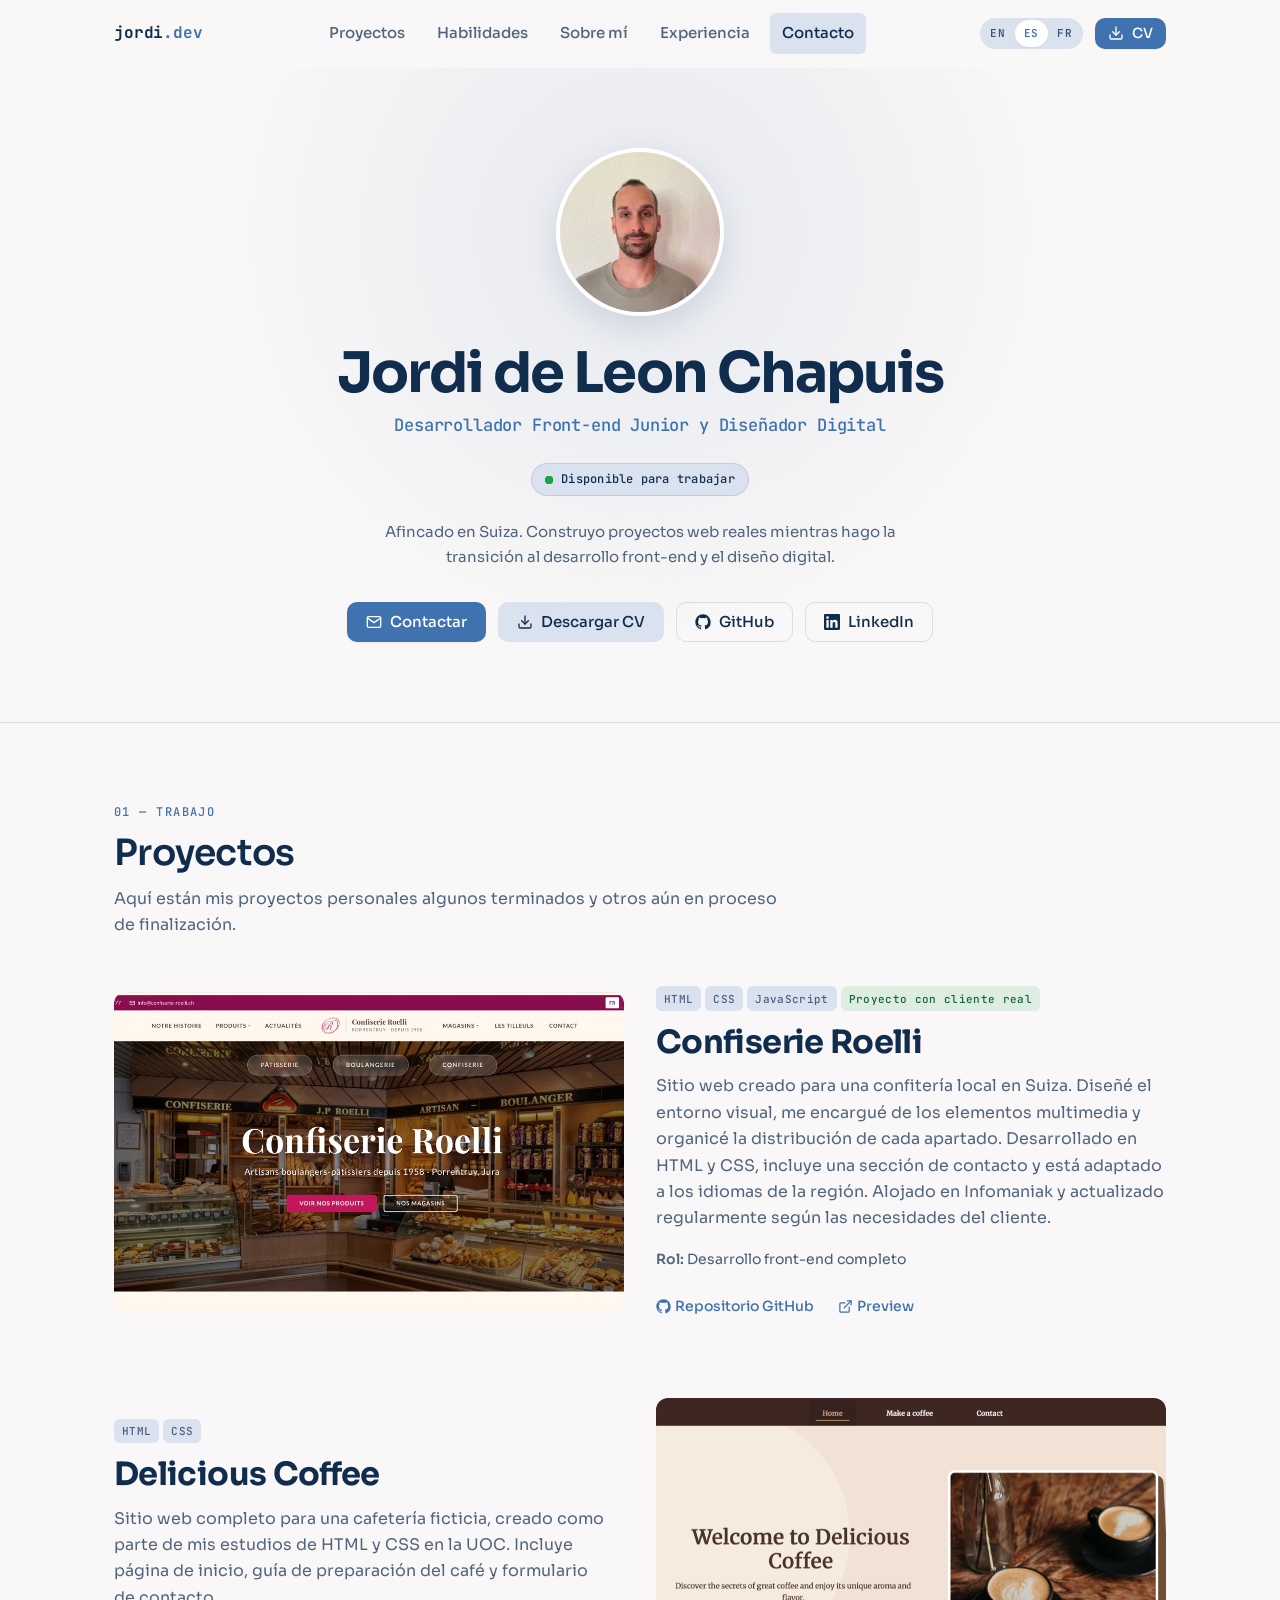
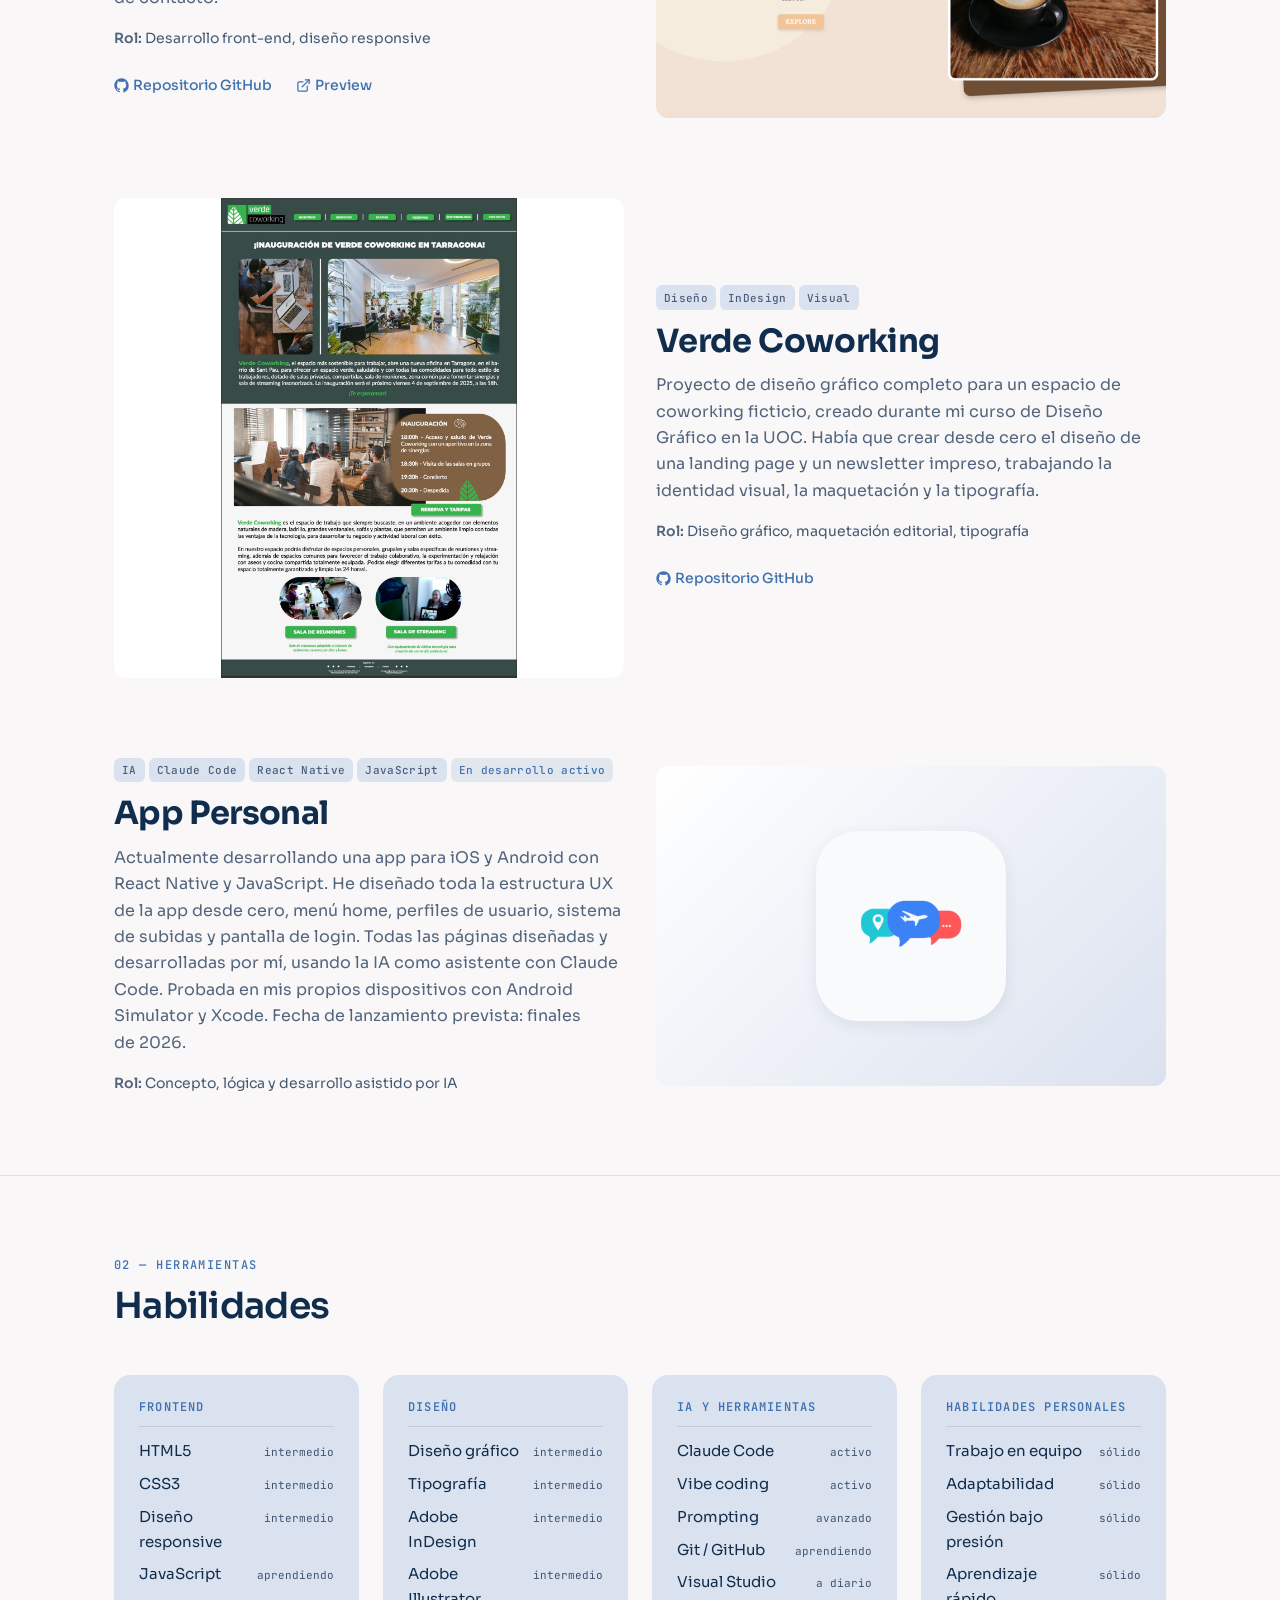
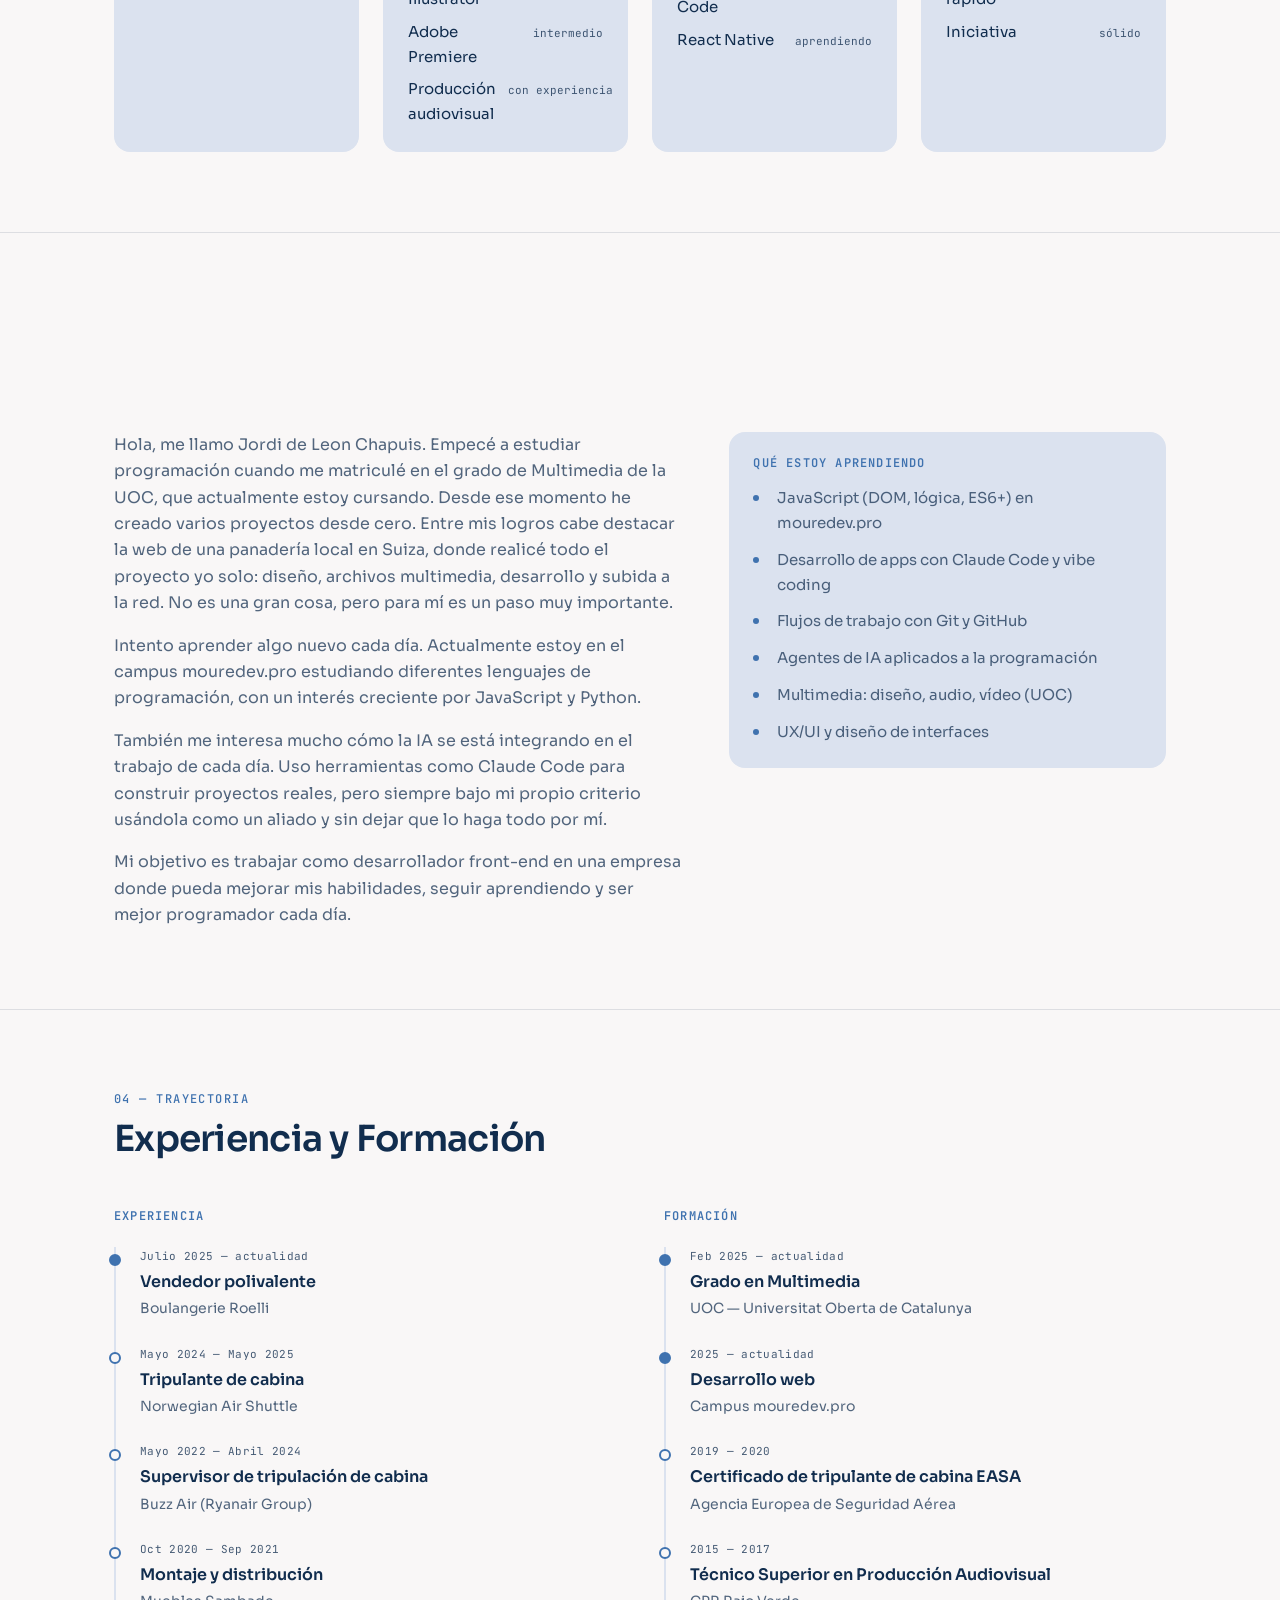
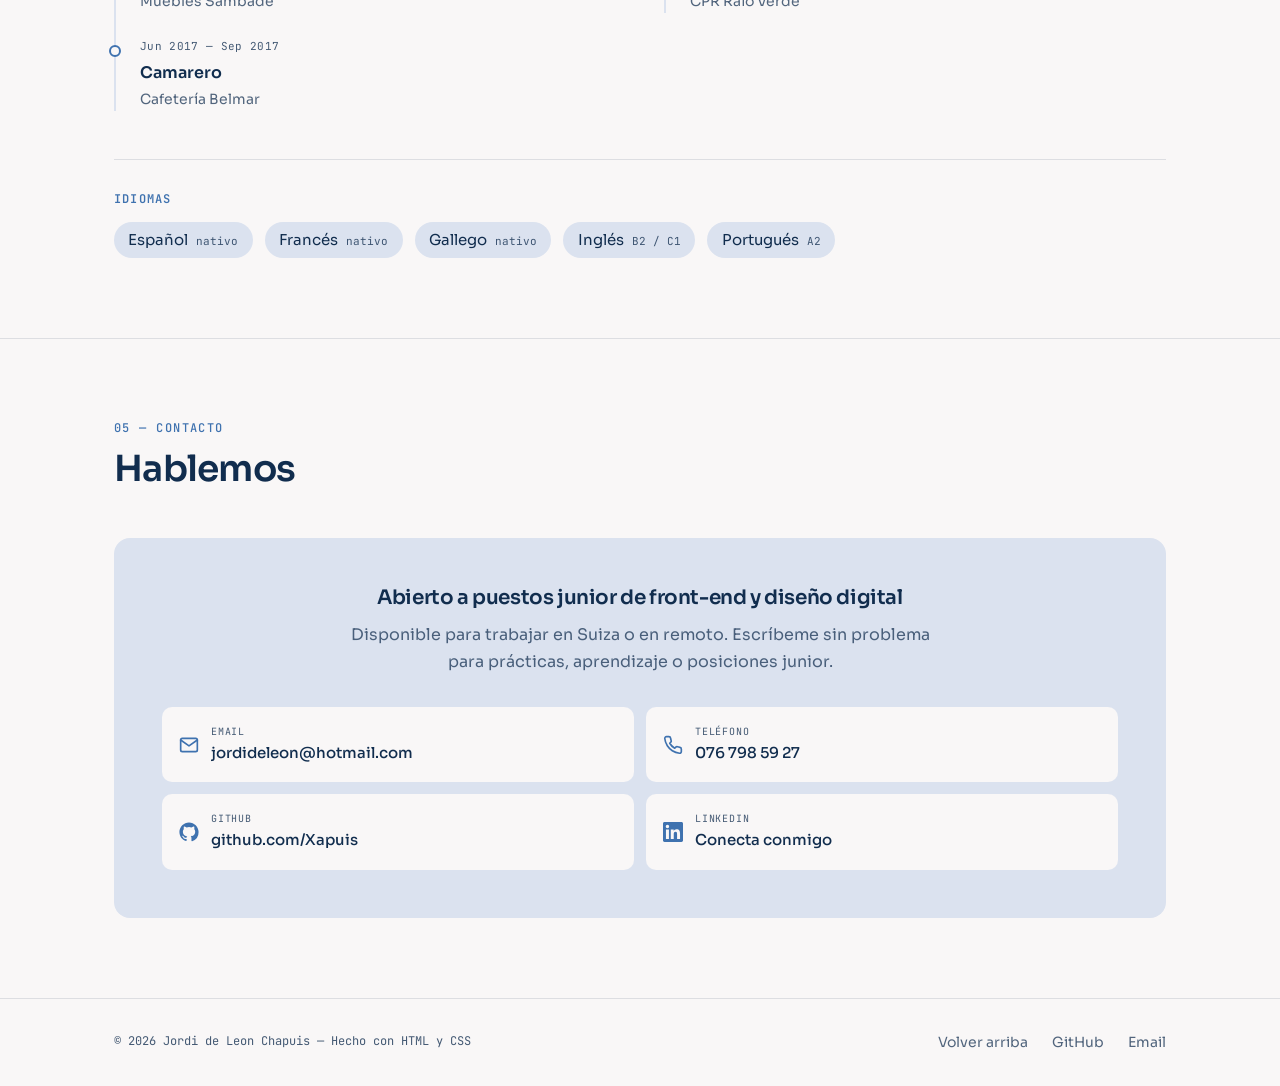
==== commit 68297f93: "Añado el icono de la app a su tarjeta Sustituye el placeholder { } por el icono, presentado como una" ====
--- a/index_es.html
+++ b/index_es.html
@@ -217,7 +217,7 @@
           <!-- App Personal -->
           <article class="project">
             <div class="project__media project__media--placeholder">
-              <span class="project__placeholder-mark" aria-hidden="true">{ }</span>
+              <img class="project__appicon" src="images/app.png" alt="Icono de la app personal" width="2000" height="2000" loading="lazy">
             </div>
             <div class="project__body">
               <div class="tags">
--- a/style.css
+++ b/style.css
@@ -661,8 +661,10 @@
   box-shadow: var(--shadow-lg);
 }
 
-/* A taller frame for the vertical editorial piece, so it reads at a usable size */
-.project__media--tall {
+/* A taller frame for the vertical editorial piece, so it reads at a usable
+   size. The height has to go on the image, not on the wrapper: the wrapper
+   has no height of its own and would just leave dead space under the shot. */
+.project__media--tall .project__shot {
   height: 480px;
 }
 
@@ -692,13 +694,14 @@
   box-shadow: var(--shadow-lg);
 }
 
-.project__placeholder-mark {
-  font-family: var(--font-mono);
-  font-size: 2.5rem;
-  font-weight: 700;
-  color: var(--accent);
-  opacity: 0.25;
-  letter-spacing: -0.05em;
+/* The app has no screenshot yet, so its icon stands in — presented as a
+   rounded tile, the way an app icon is normally shown. */
+.project__appicon {
+  width: 190px;
+  height: 190px;
+  border-radius: 42px;
+  object-fit: cover;
+  box-shadow: var(--shadow-md);
 }
 
 /* --- Text column --------------------------------------------------------- */
@@ -1062,9 +1065,11 @@
   margin-bottom: var(--space-xl);
 }
 
+/* Wide enough that the longest value — the email address — always fits on a
+   single line. At the 1100px container this settles into two columns. */
 .contact-list {
   display: grid;
-  grid-template-columns: repeat(auto-fit, minmax(210px, 1fr));
+  grid-template-columns: repeat(auto-fit, minmax(320px, 1fr));
   gap: var(--space-sm);
   text-align: left;
 }
@@ -1220,7 +1225,8 @@
     order: 0;
   }
 
-  .project__shot {
+  .project__shot,
+  .project__media--tall .project__shot {
     height: 240px;
   }
 
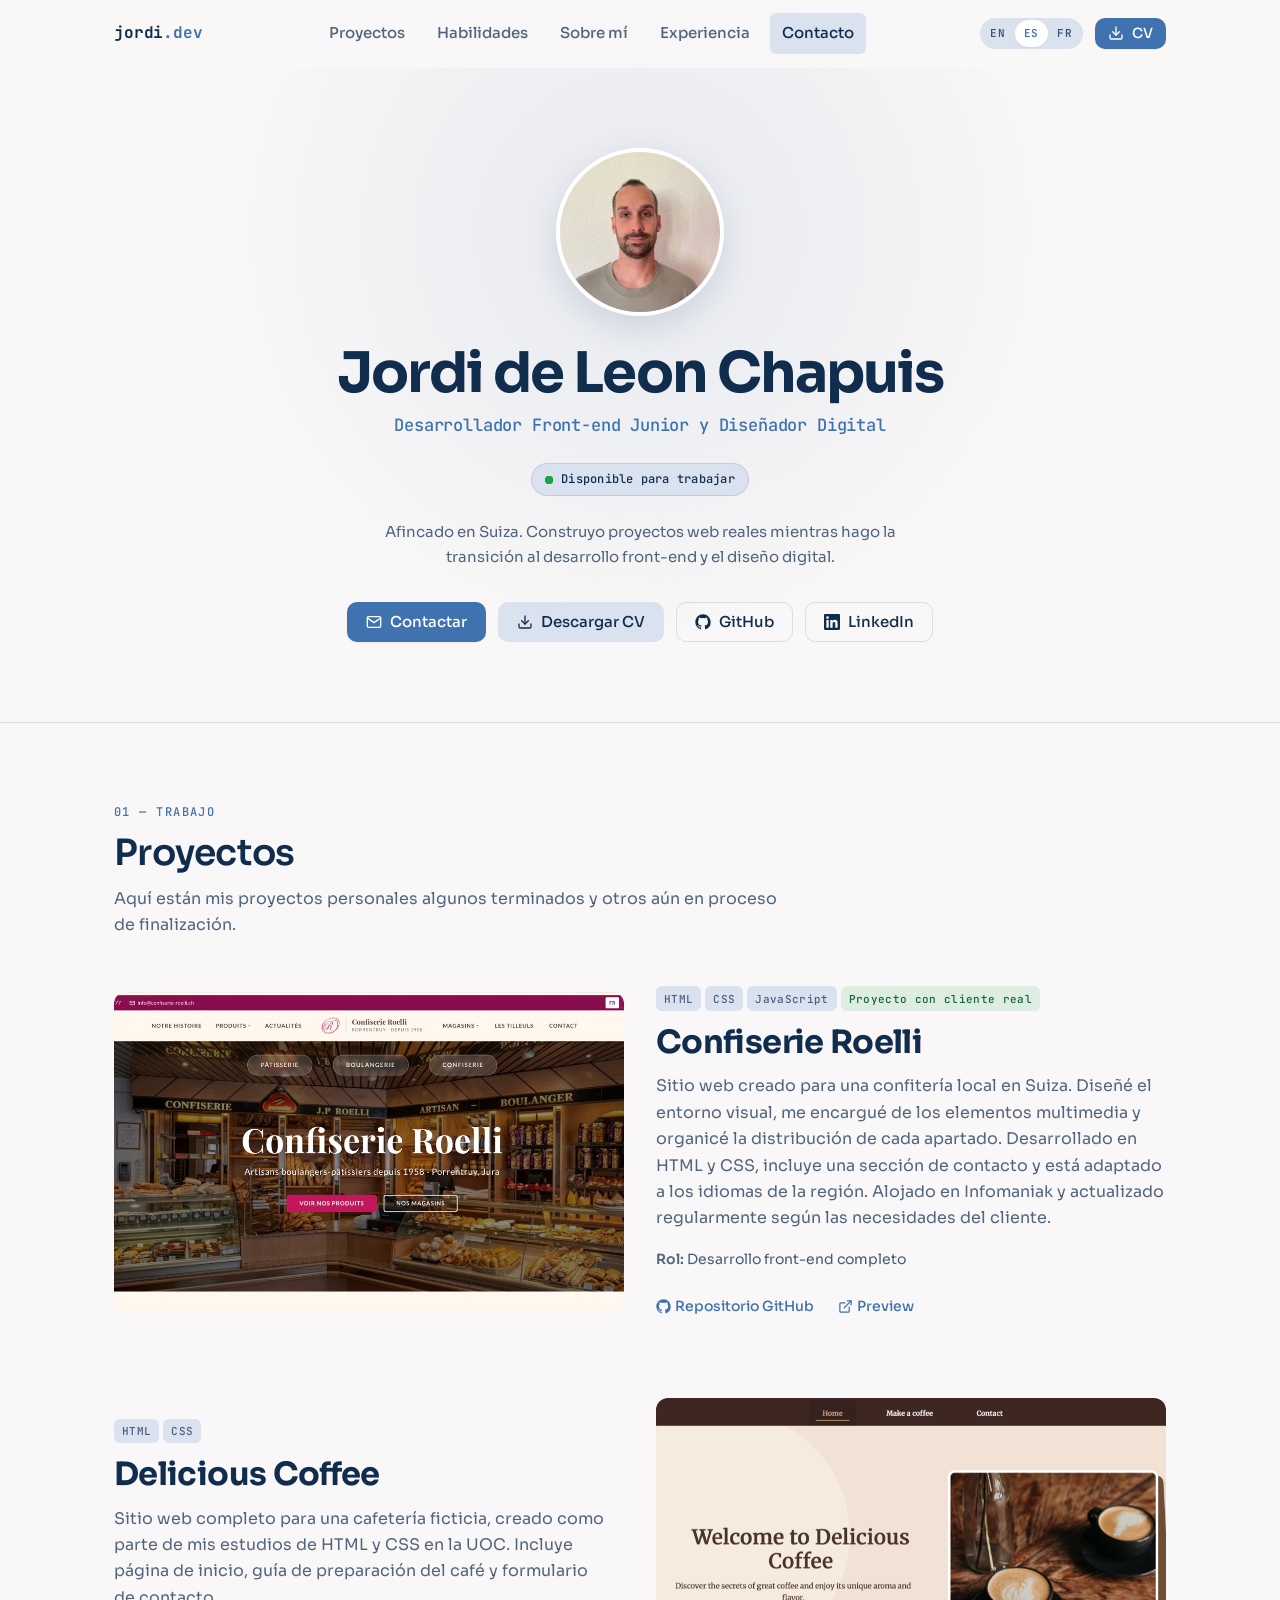
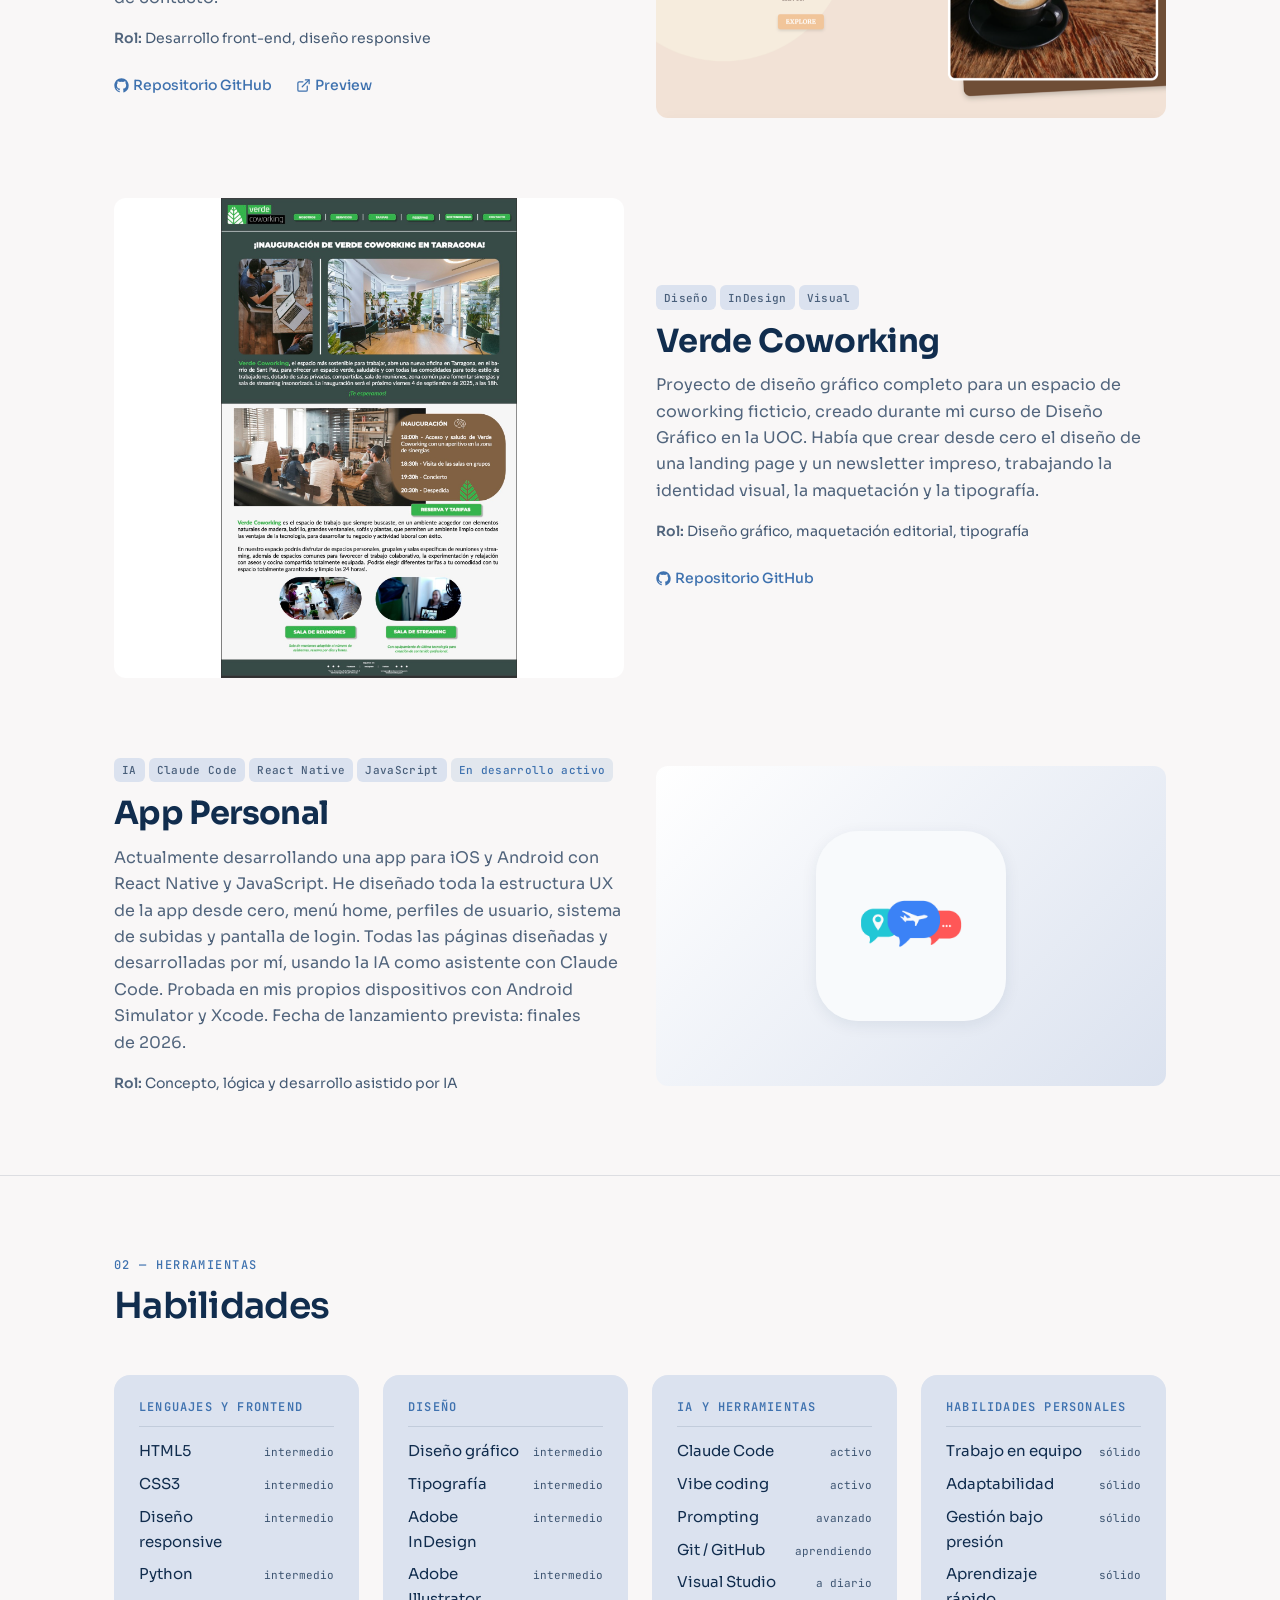
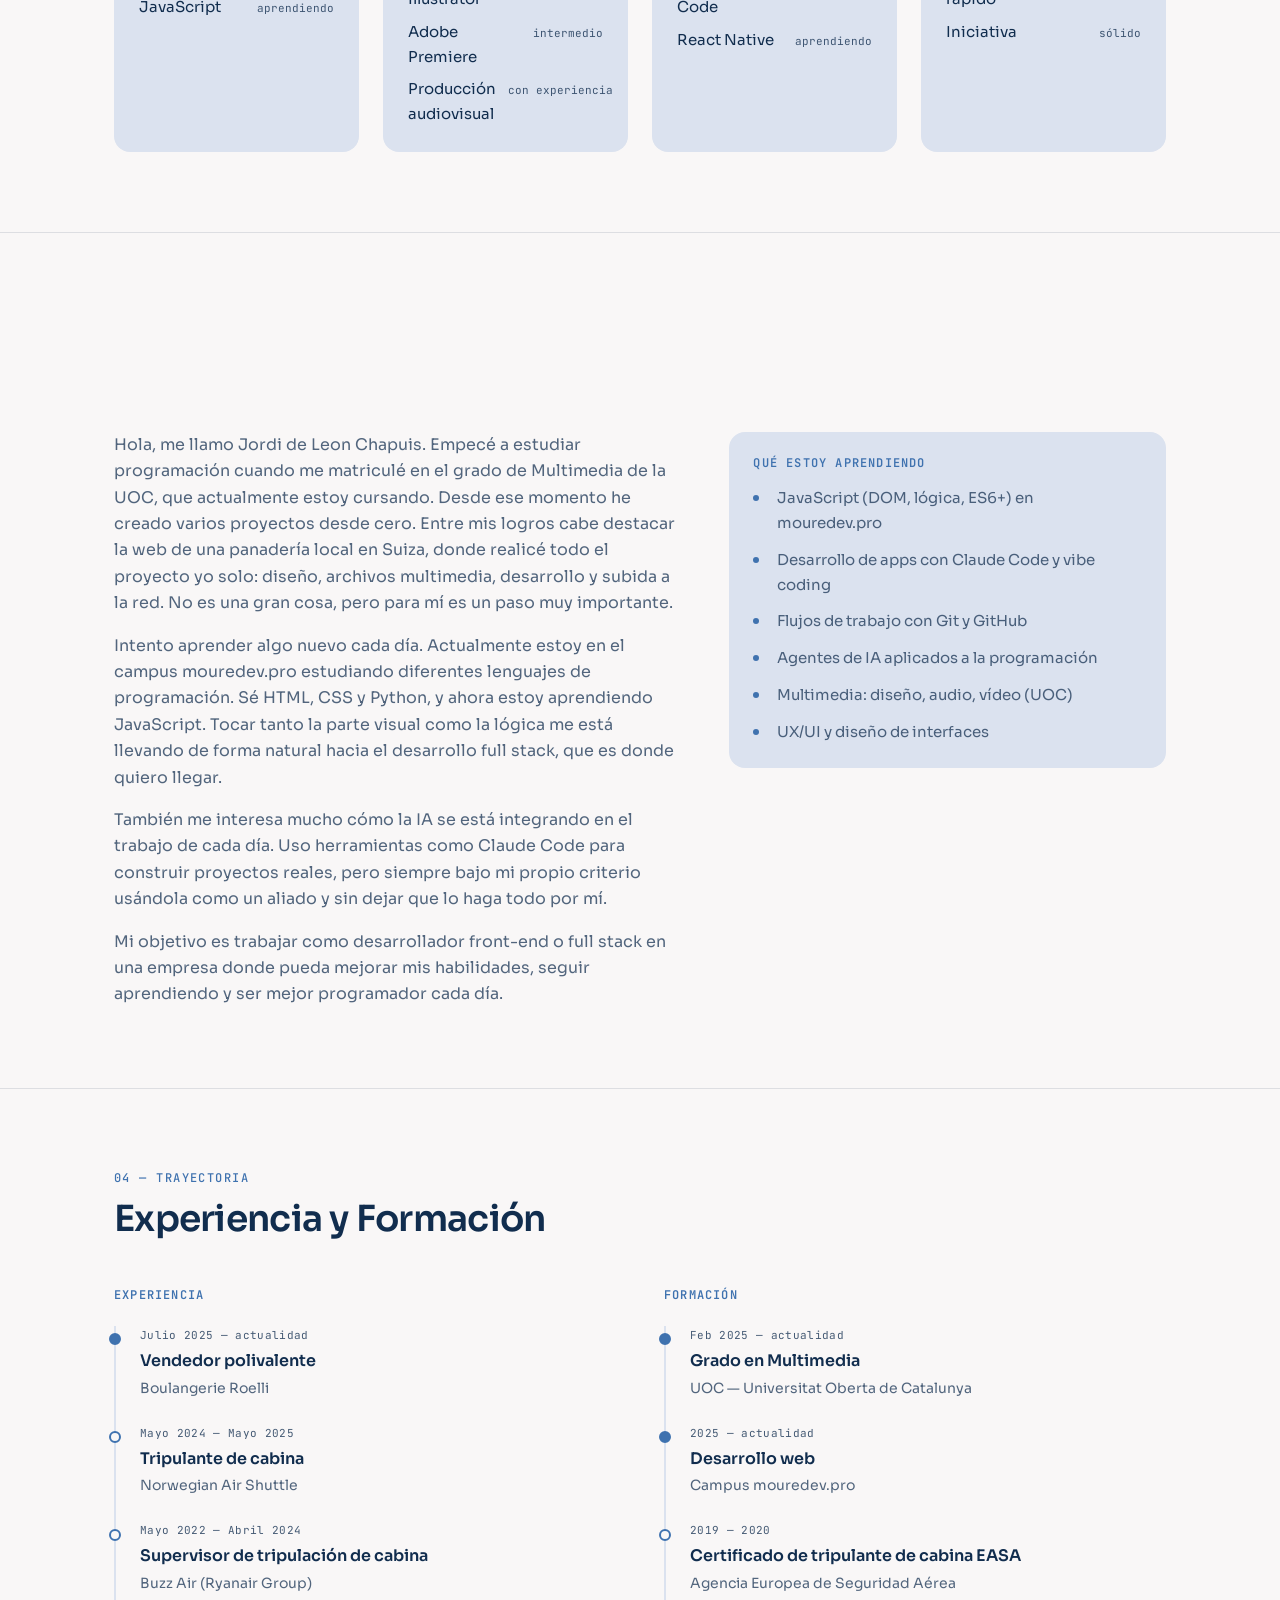
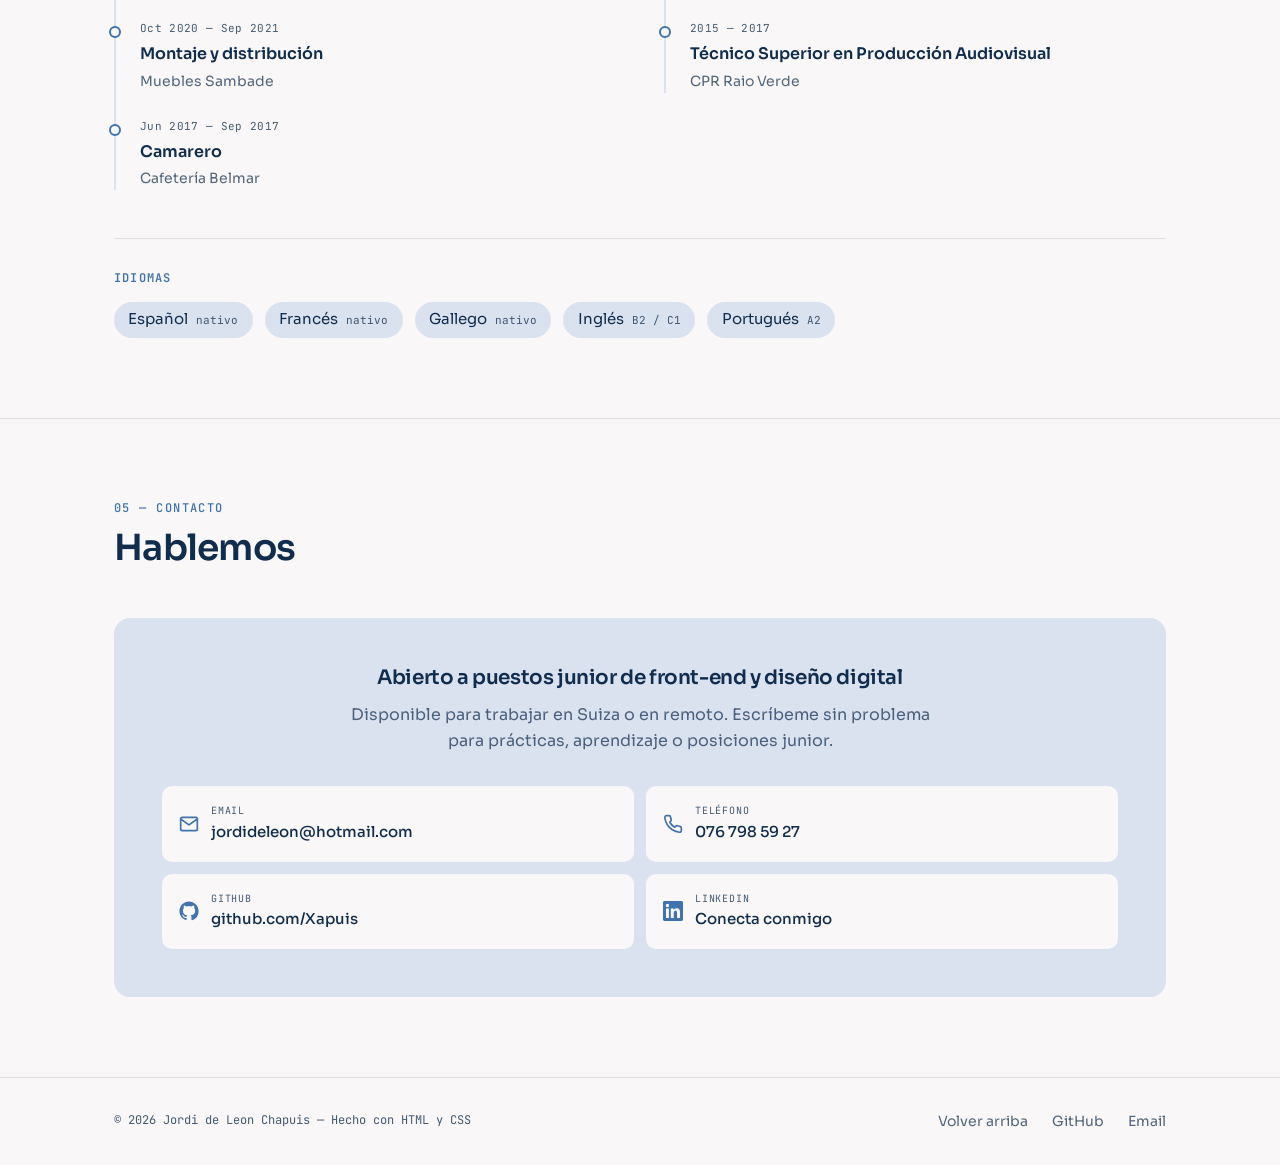
==== commit 8e75b898: "Añado Python a habilidades y actualizo el perfil en Sobre mí Co-Authored-By: Claude Opus 5 <noreply@" ====
--- a/index_es.html
+++ b/index_es.html
@@ -43,7 +43,7 @@
         <a class="nav__link" href="#about">Sobre mí</a>
         <a class="nav__link" href="#experience">Experiencia</a>
         <a class="nav__link" href="#contact">Contacto</a>
-        <a class="btn btn--primary btn--sm btn--cv-mobile" href="CV%20Programmer%202027.pdf" target="_blank" rel="noopener">Descargar CV</a>
+        <a class="btn btn--primary btn--sm btn--cv-mobile" href="CV%20Programmer%202027.pdf?v=2027-09" target="_blank" rel="noopener">Descargar CV</a>
       </nav>
 
       <div class="nav__actions">
@@ -53,7 +53,7 @@
           <a class="lang__item" href="index_fr.html" hreflang="fr">FR</a>
         </div>
 
-        <a class="btn btn--primary btn--sm btn--cv" href="CV%20Programmer%202027.pdf" target="_blank" rel="noopener">
+        <a class="btn btn--primary btn--sm btn--cv" href="CV%20Programmer%202027.pdf?v=2027-09" target="_blank" rel="noopener">
           <svg class="icon" viewBox="0 0 24 24" fill="none" stroke="currentColor" stroke-width="2" stroke-linecap="round" stroke-linejoin="round" aria-hidden="true"><path d="M21 15v4a2 2 0 0 1-2 2H5a2 2 0 0 1-2-2v-4"></path><polyline points="7 10 12 15 17 10"></polyline><line x1="12" y1="15" x2="12" y2="3"></line></svg>
           CV
         </a>
@@ -94,7 +94,7 @@
             Contactar
           </a>
 
-          <a class="btn btn--secondary" href="CV%20Programmer%202027.pdf" target="_blank" rel="noopener">
+          <a class="btn btn--secondary" href="CV%20Programmer%202027.pdf?v=2027-09" target="_blank" rel="noopener">
             <svg class="icon" viewBox="0 0 24 24" fill="none" stroke="currentColor" stroke-width="2" stroke-linecap="round" stroke-linejoin="round" aria-hidden="true"><path d="M21 15v4a2 2 0 0 1-2 2H5a2 2 0 0 1-2-2v-4"></path><polyline points="7 10 12 15 17 10"></polyline><line x1="12" y1="15" x2="12" y2="3"></line></svg>
             Descargar CV
           </a>
@@ -256,11 +256,12 @@
         <div class="skills reveal-stagger">
 
           <div class="skill-group">
-            <h3 class="skill-group__title">Frontend</h3>
+            <h3 class="skill-group__title">Lenguajes y Frontend</h3>
             <ul class="skill-list">
               <li class="skill"><span>HTML5</span><span class="skill__level">intermedio</span></li>
               <li class="skill"><span>CSS3</span><span class="skill__level">intermedio</span></li>
               <li class="skill"><span>Diseño responsive</span><span class="skill__level">intermedio</span></li>
+              <li class="skill"><span>Python</span><span class="skill__level">intermedio</span></li>
               <li class="skill"><span>JavaScript</span><span class="skill__level">aprendiendo</span></li>
             </ul>
           </div>
@@ -326,7 +327,10 @@
             <p>
               Intento aprender algo nuevo cada día. Actualmente estoy en el
               campus mouredev.pro estudiando diferentes lenguajes de
-              programación, con un interés creciente por JavaScript y Python.
+              programación. Sé HTML, CSS y Python, y ahora estoy aprendiendo
+              JavaScript. Tocar tanto la parte visual como la lógica me está
+              llevando de forma natural hacia el desarrollo full stack, que es
+              donde quiero llegar.
             </p>
             <p>
               También me interesa mucho cómo la IA se está integrando en el
@@ -335,9 +339,9 @@
               usándola como un aliado y sin dejar que lo haga todo por mí.
             </p>
             <p>
-              Mi objetivo es trabajar como desarrollador front-end en una empresa
-              donde pueda mejorar mis habilidades, seguir aprendiendo y ser mejor
-              programador cada día.
+              Mi objetivo es trabajar como desarrollador front-end o full stack
+              en una empresa donde pueda mejorar mis habilidades, seguir
+              aprendiendo y ser mejor programador cada día.
             </p>
           </div>
 
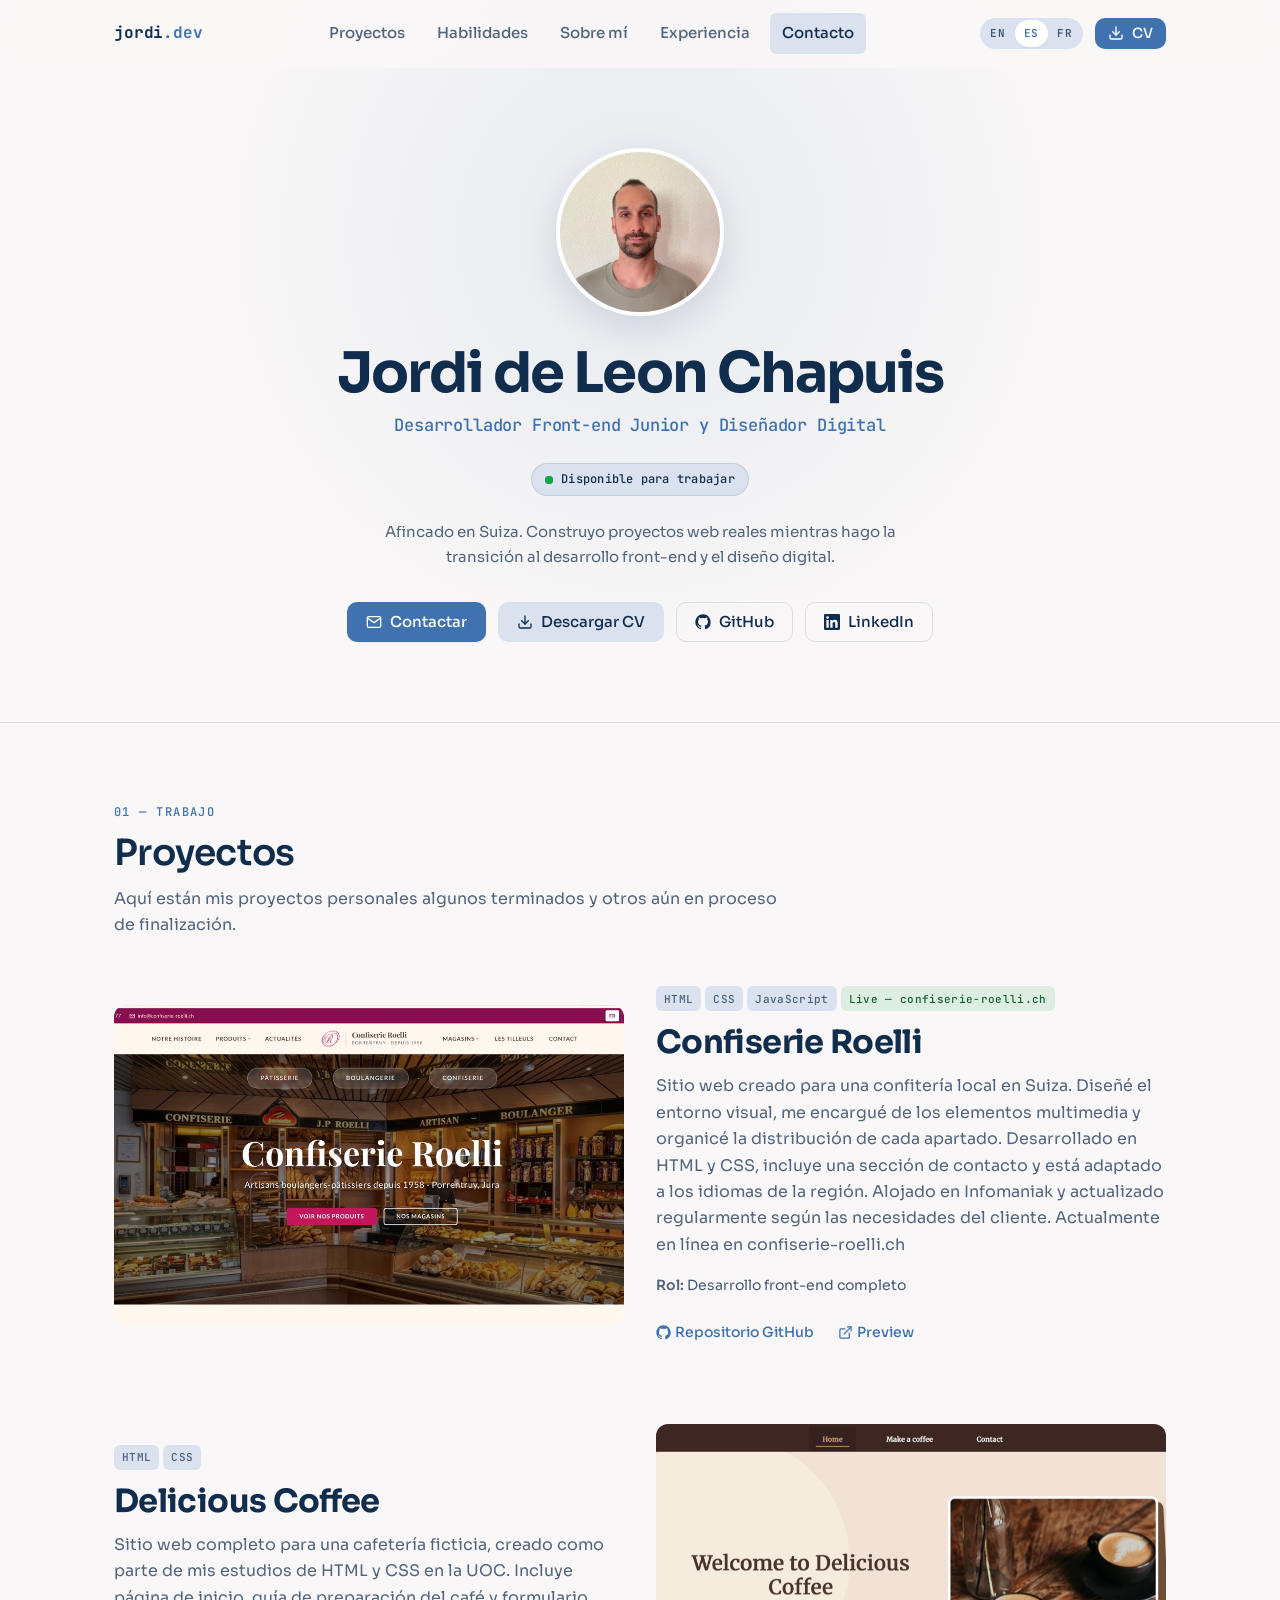
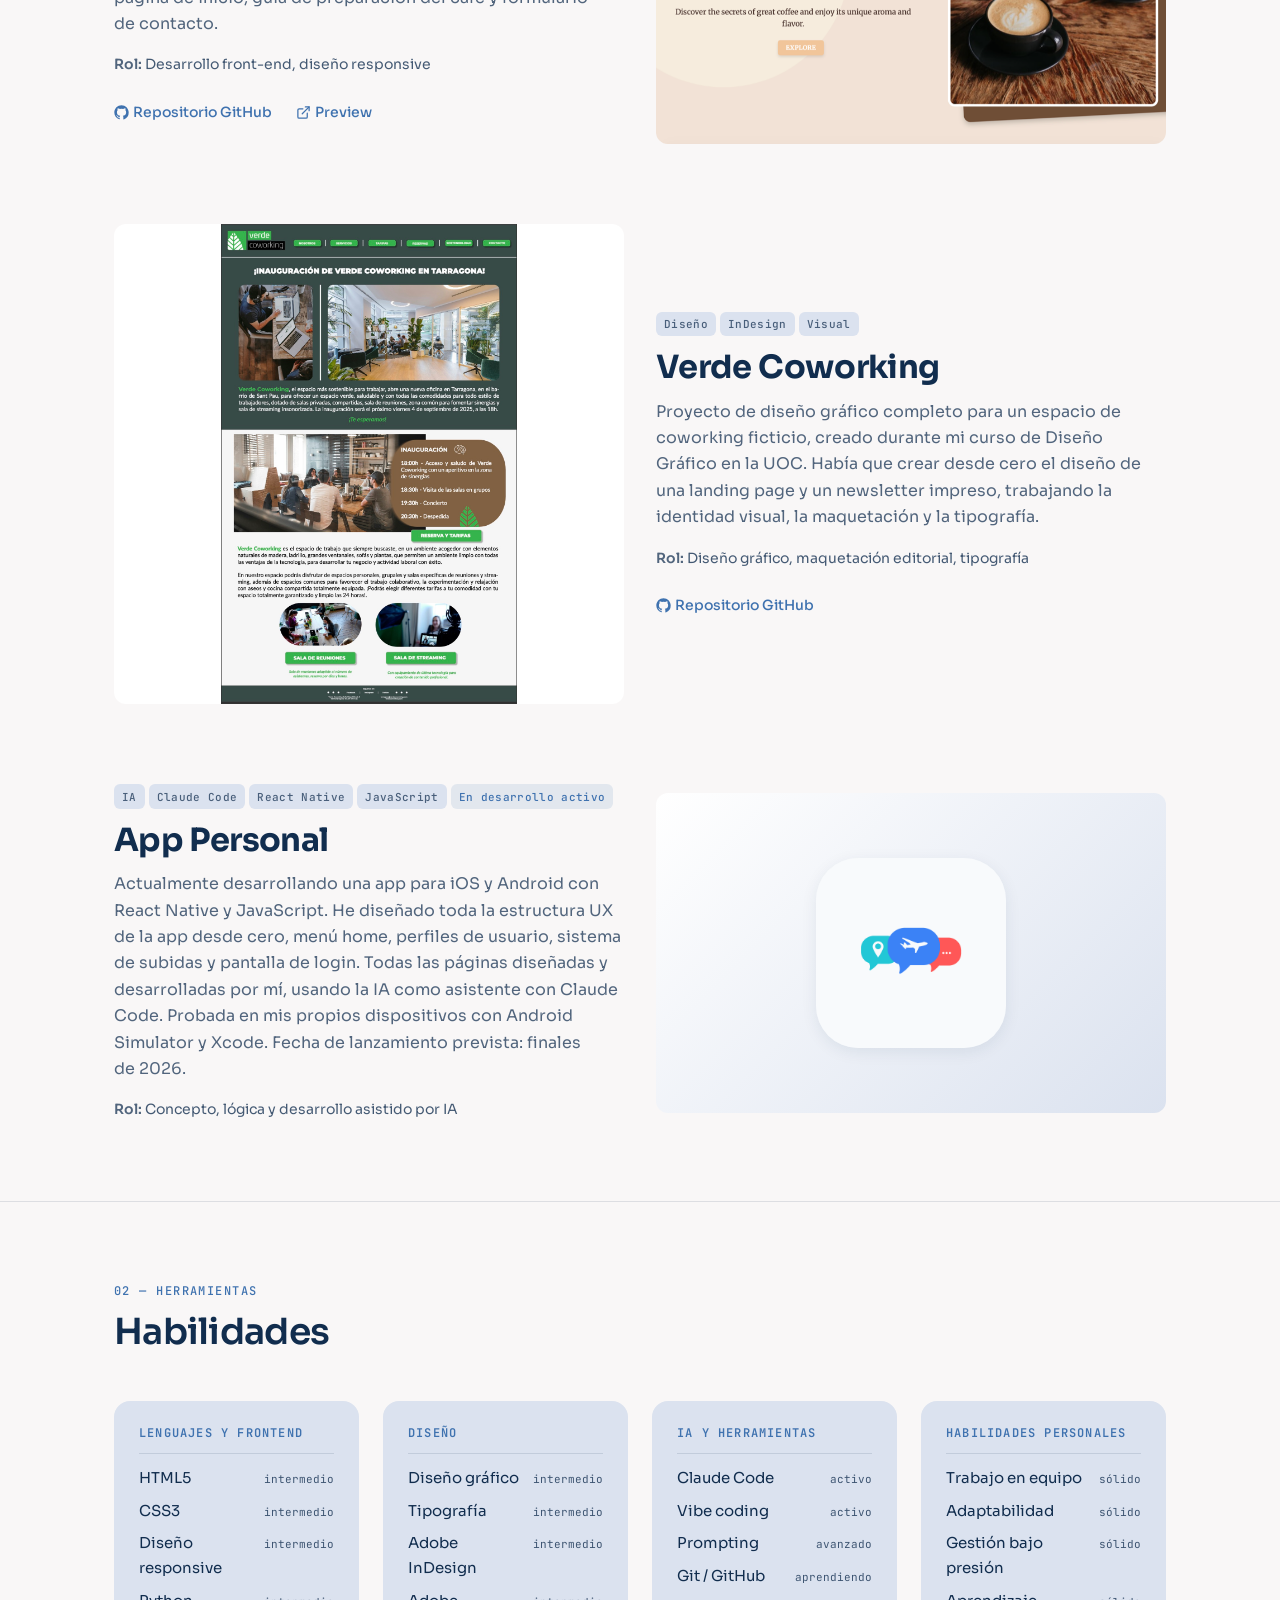
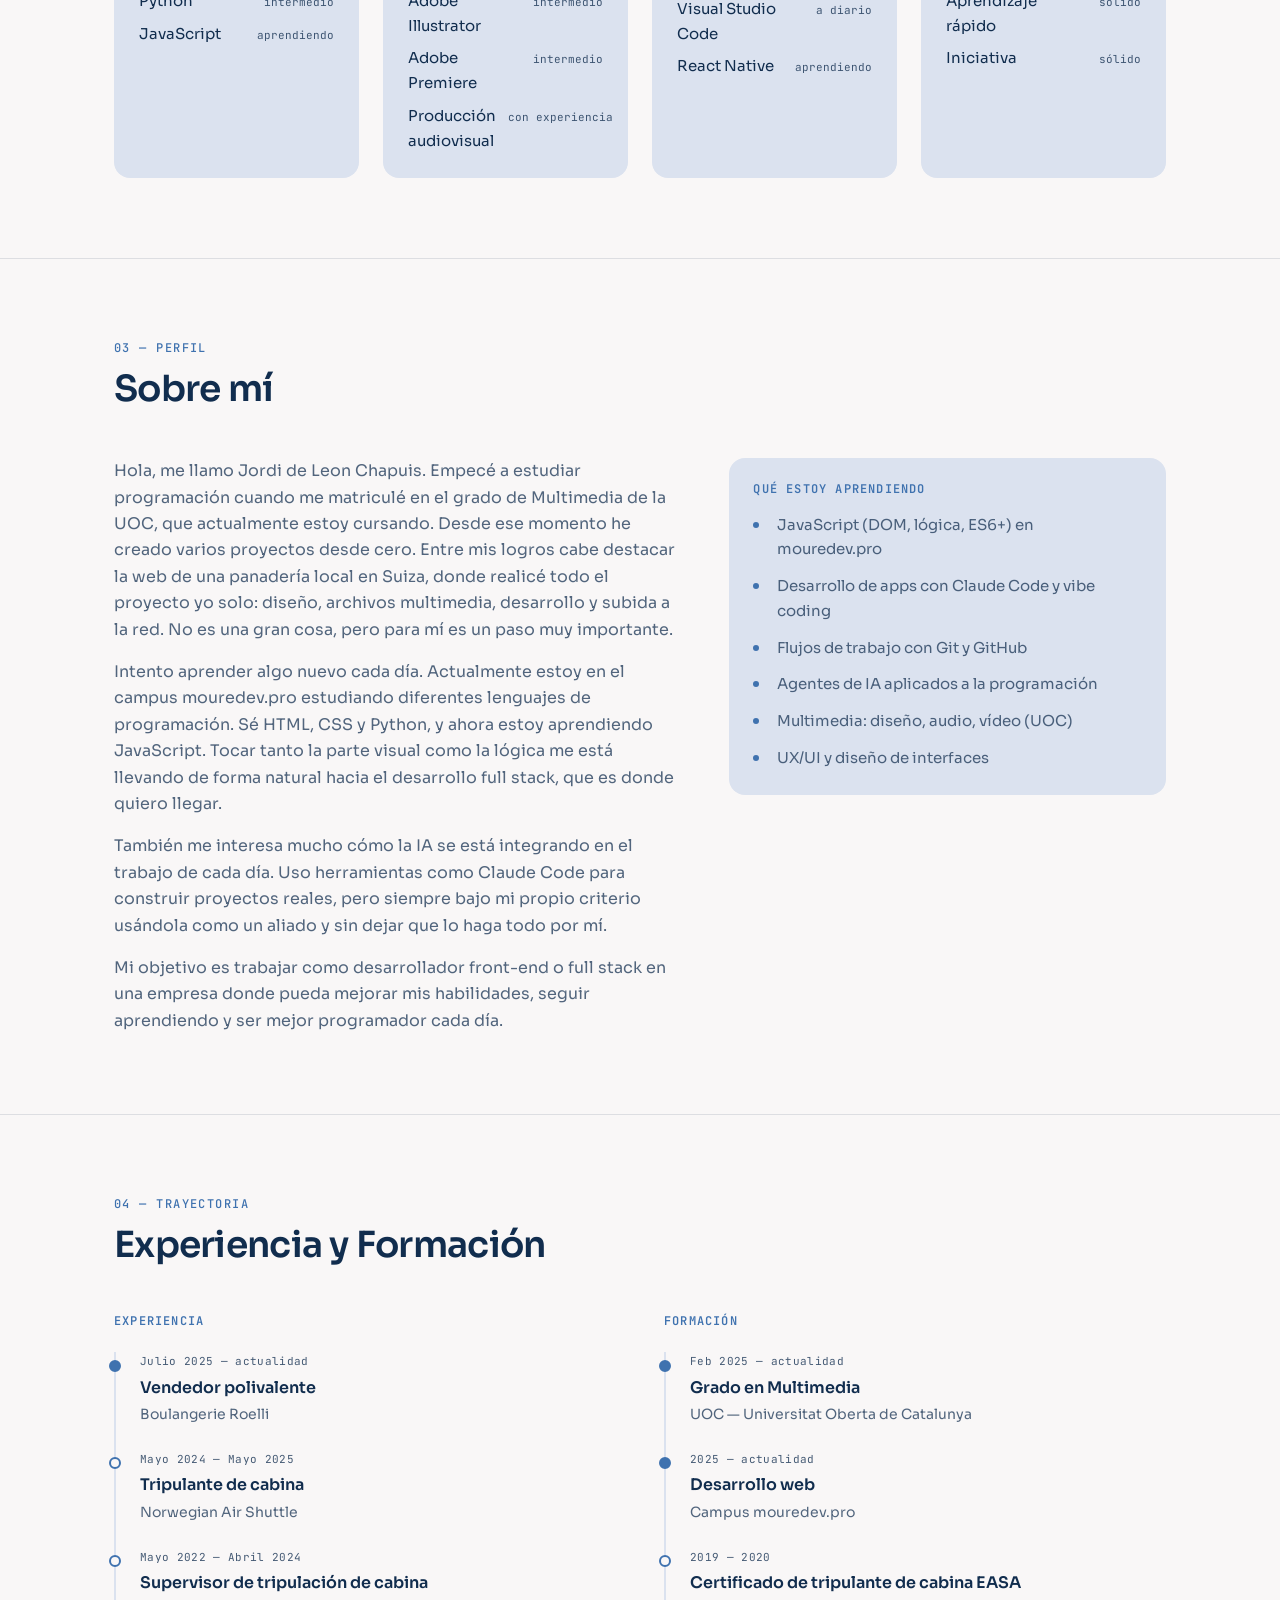
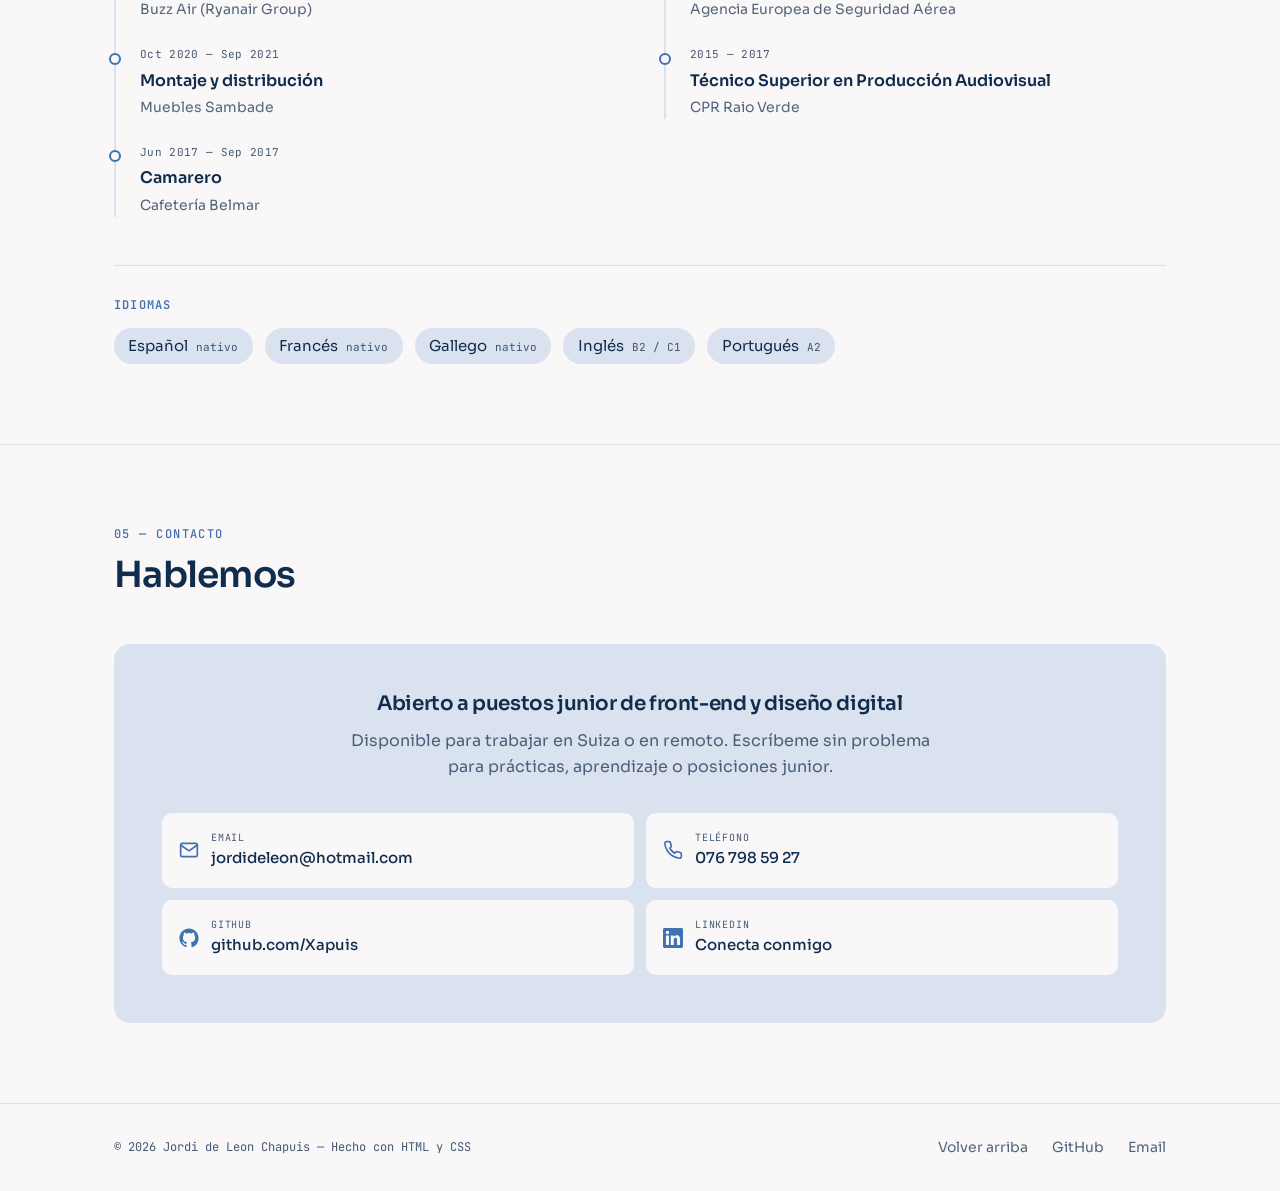
==== commit 6fda8ae0: "Roelli web publicada Co-Authored-By: Claude Opus 5.5 <noreply@anthropic.com>" ====
--- a/index_es.html
+++ b/index_es.html
@@ -136,7 +136,7 @@
                 <span class="tag">HTML</span>
                 <span class="tag">CSS</span>
                 <span class="tag">JavaScript</span>
-                <span class="tag tag--client">Proyecto con cliente real</span>
+                <span class="tag tag--client">Live — confiserie-roelli.ch</span>
               </div>
               <h3 class="project__title">Confiserie Roelli</h3>
               <p class="project__desc">
@@ -145,7 +145,7 @@
                 organicé la distribución de cada apartado. Desarrollado en HTML
                 y CSS, incluye una sección de contacto y está adaptado a los
                 idiomas de la región. Alojado en Infomaniak y actualizado
-                regularmente según las necesidades del cliente.
+                regularmente según las necesidades del cliente. Actualmente en línea en confiserie-roelli.ch
               </p>
               <p class="project__role"><strong>Rol:</strong> Desarrollo front-end completo</p>
               <div class="project__links">
@@ -153,7 +153,7 @@
                   <svg class="icon" viewBox="0 0 24 24" fill="currentColor" aria-hidden="true"><path d="M12 .5C5.73.5.5 5.73.5 12c0 5.08 3.29 9.38 7.86 10.9.58.1.79-.25.79-.56v-2c-3.2.7-3.88-1.37-3.88-1.37-.53-1.34-1.29-1.7-1.29-1.7-1.05-.72.08-.7.08-.7 1.16.08 1.77 1.2 1.77 1.2 1.03 1.77 2.7 1.26 3.36.96.1-.75.4-1.26.73-1.55-2.56-.29-5.25-1.28-5.25-5.7 0-1.26.45-2.29 1.19-3.1-.12-.29-.52-1.46.11-3.05 0 0 .97-.31 3.18 1.18a11 11 0 0 1 5.8 0c2.2-1.49 3.17-1.18 3.17-1.18.63 1.59.23 2.76.12 3.05.74.81 1.18 1.84 1.18 3.1 0 4.43-2.69 5.4-5.26 5.69.41.36.78 1.06.78 2.14v3.17c0 .31.21.67.8.56A11.51 11.51 0 0 0 23.5 12C23.5 5.73 18.27.5 12 .5z"></path></svg>
                   Repositorio GitHub
                 </a>
-                <a class="project__link" href="https://xapuis.github.io/Confiserie-Roelli" target="_blank" rel="noopener">
+                <a class="project__link" href="https://confiserie-roelli.ch" target="_blank" rel="noopener">
                   <svg class="icon" viewBox="0 0 24 24" fill="none" stroke="currentColor" stroke-width="2" stroke-linecap="round" stroke-linejoin="round" aria-hidden="true"><path d="M18 13v6a2 2 0 0 1-2 2H5a2 2 0 0 1-2-2V8a2 2 0 0 1 2-2h6"></path><polyline points="15 3 21 3 21 9"></polyline><line x1="10" y1="14" x2="21" y2="3"></line></svg>
                   Preview
                 </a>
